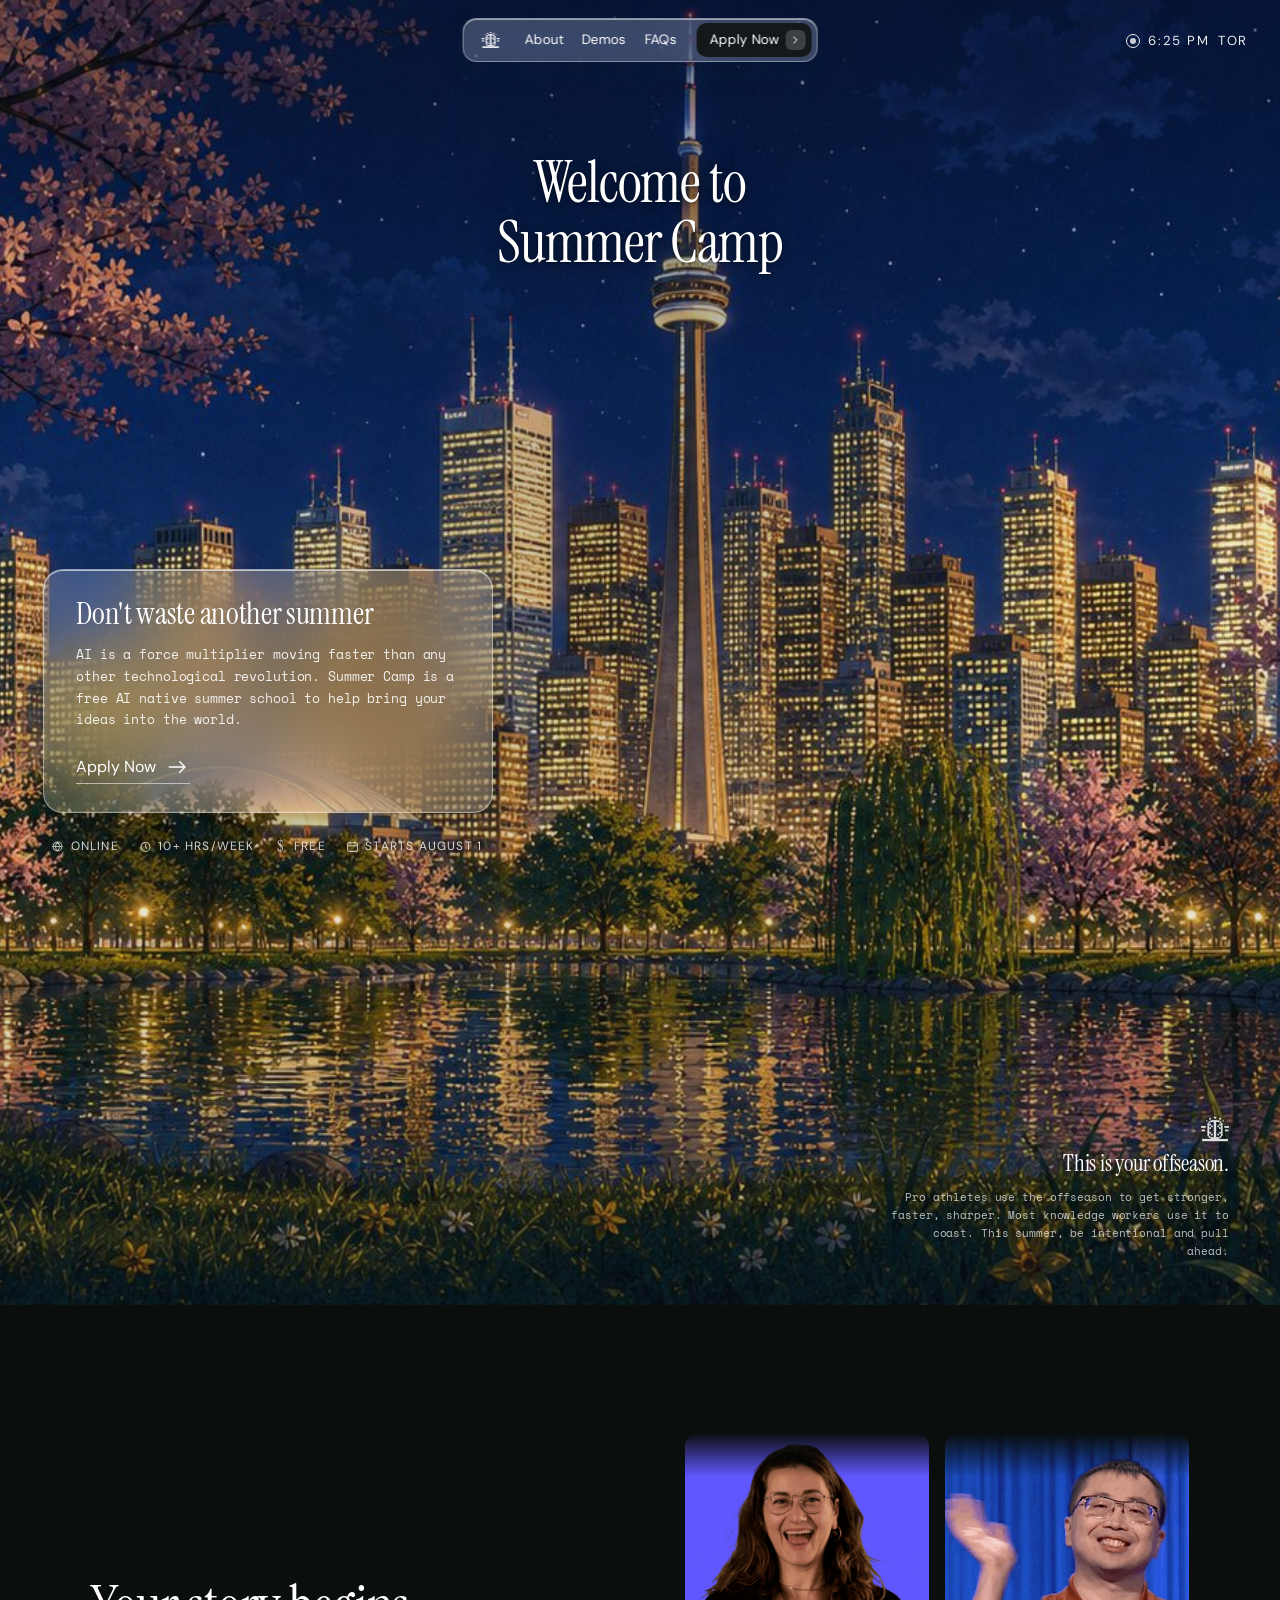
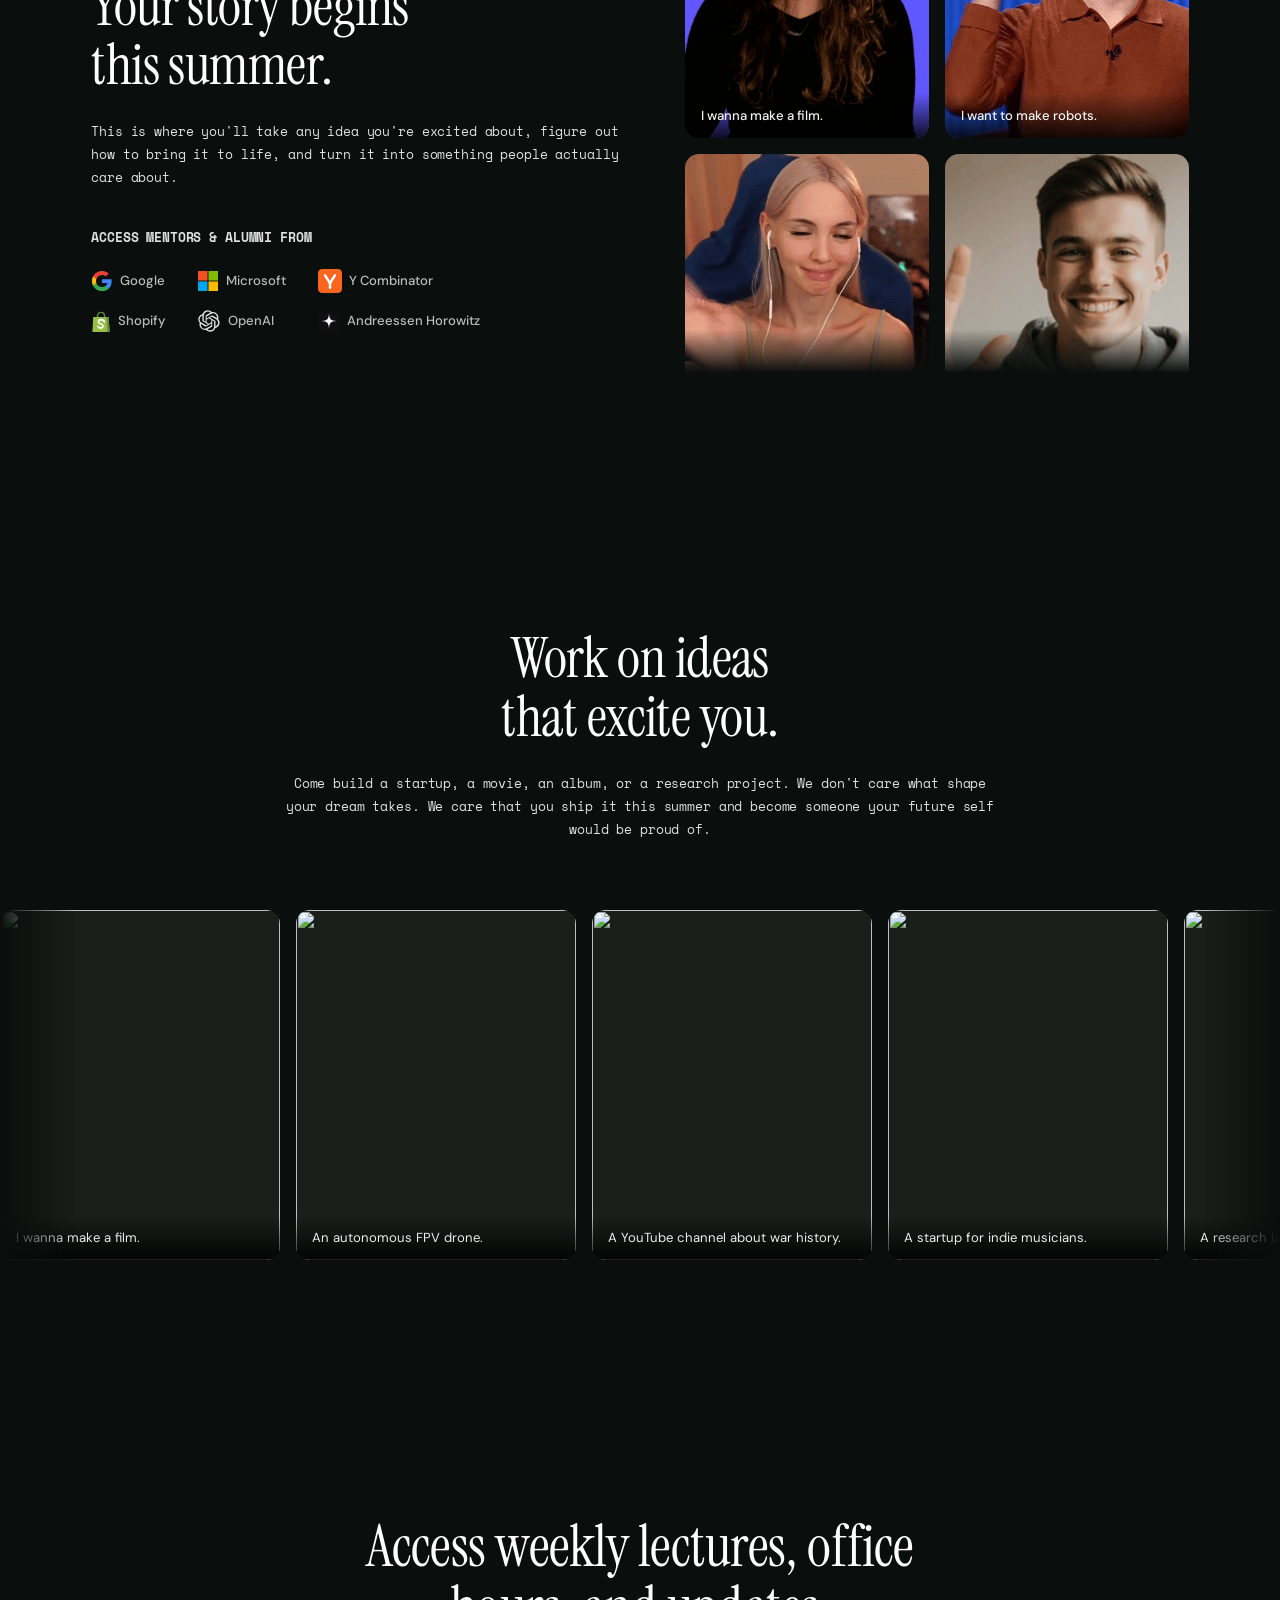
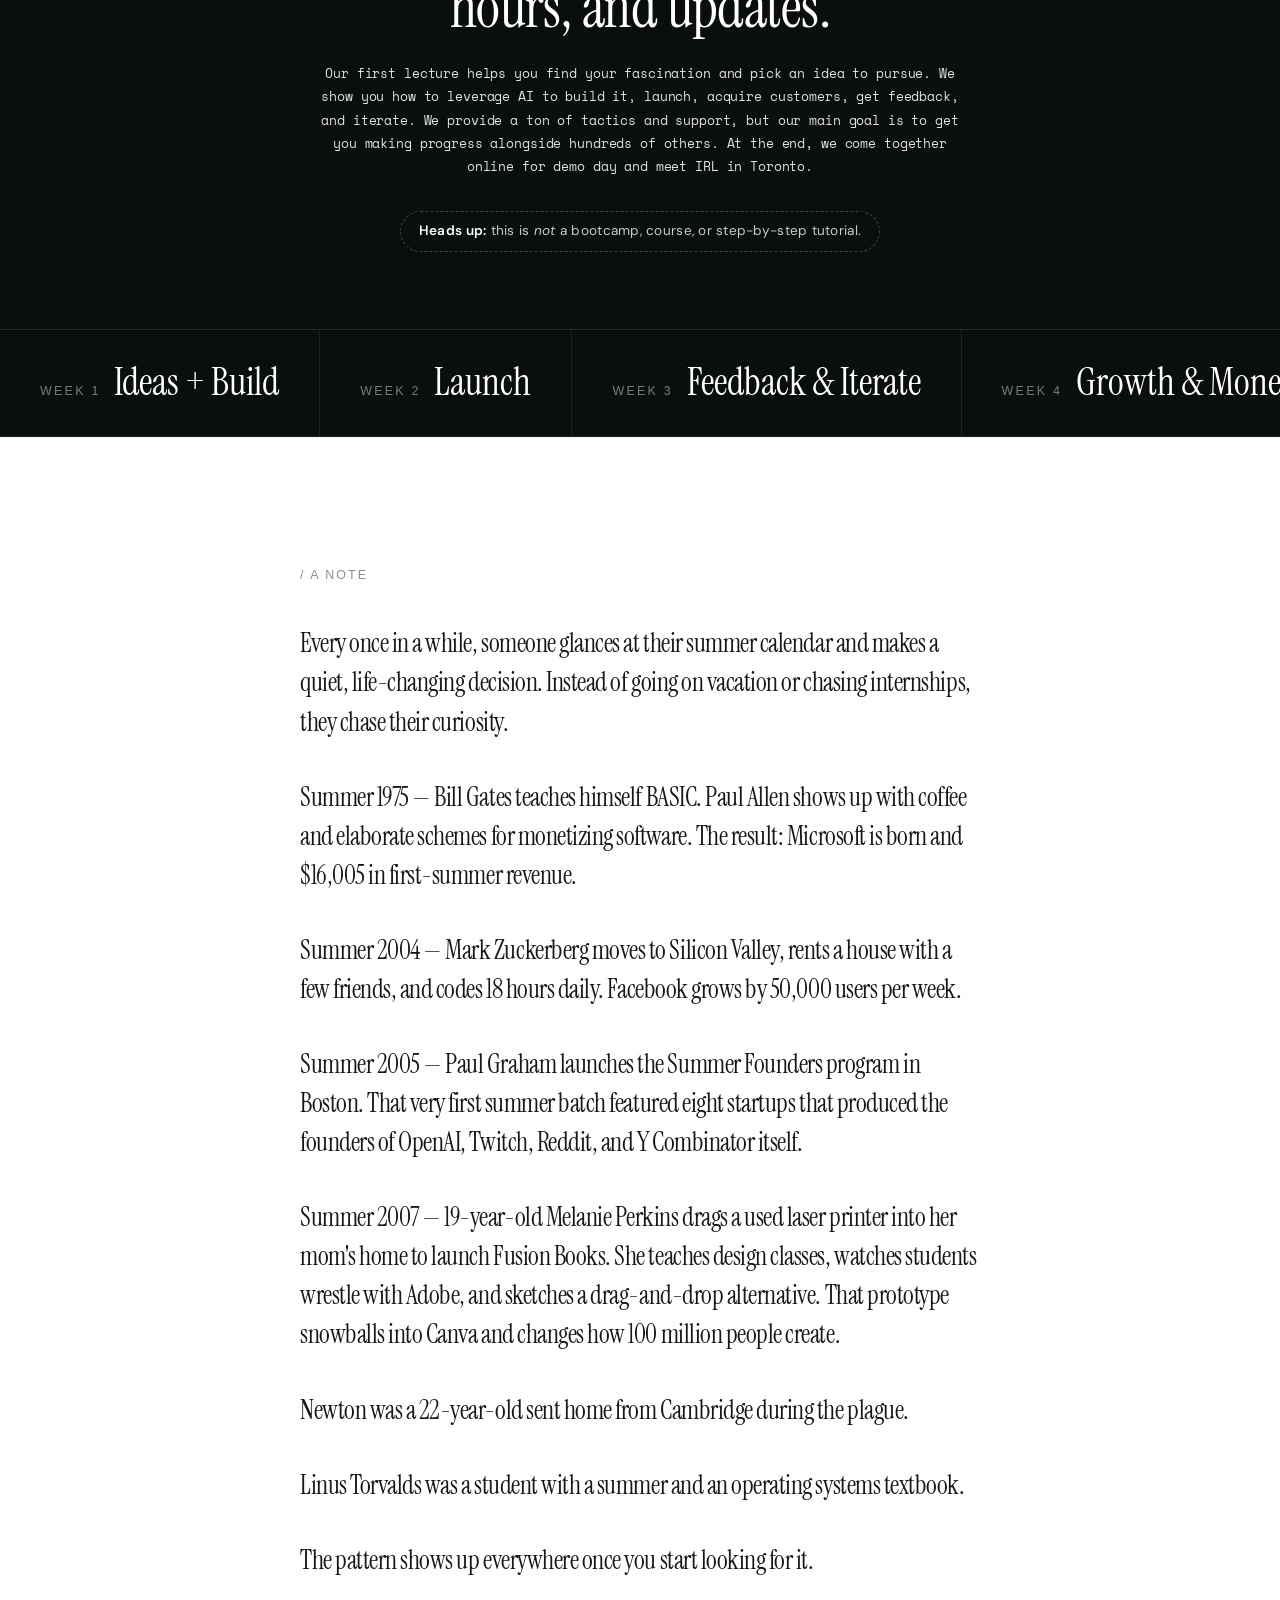
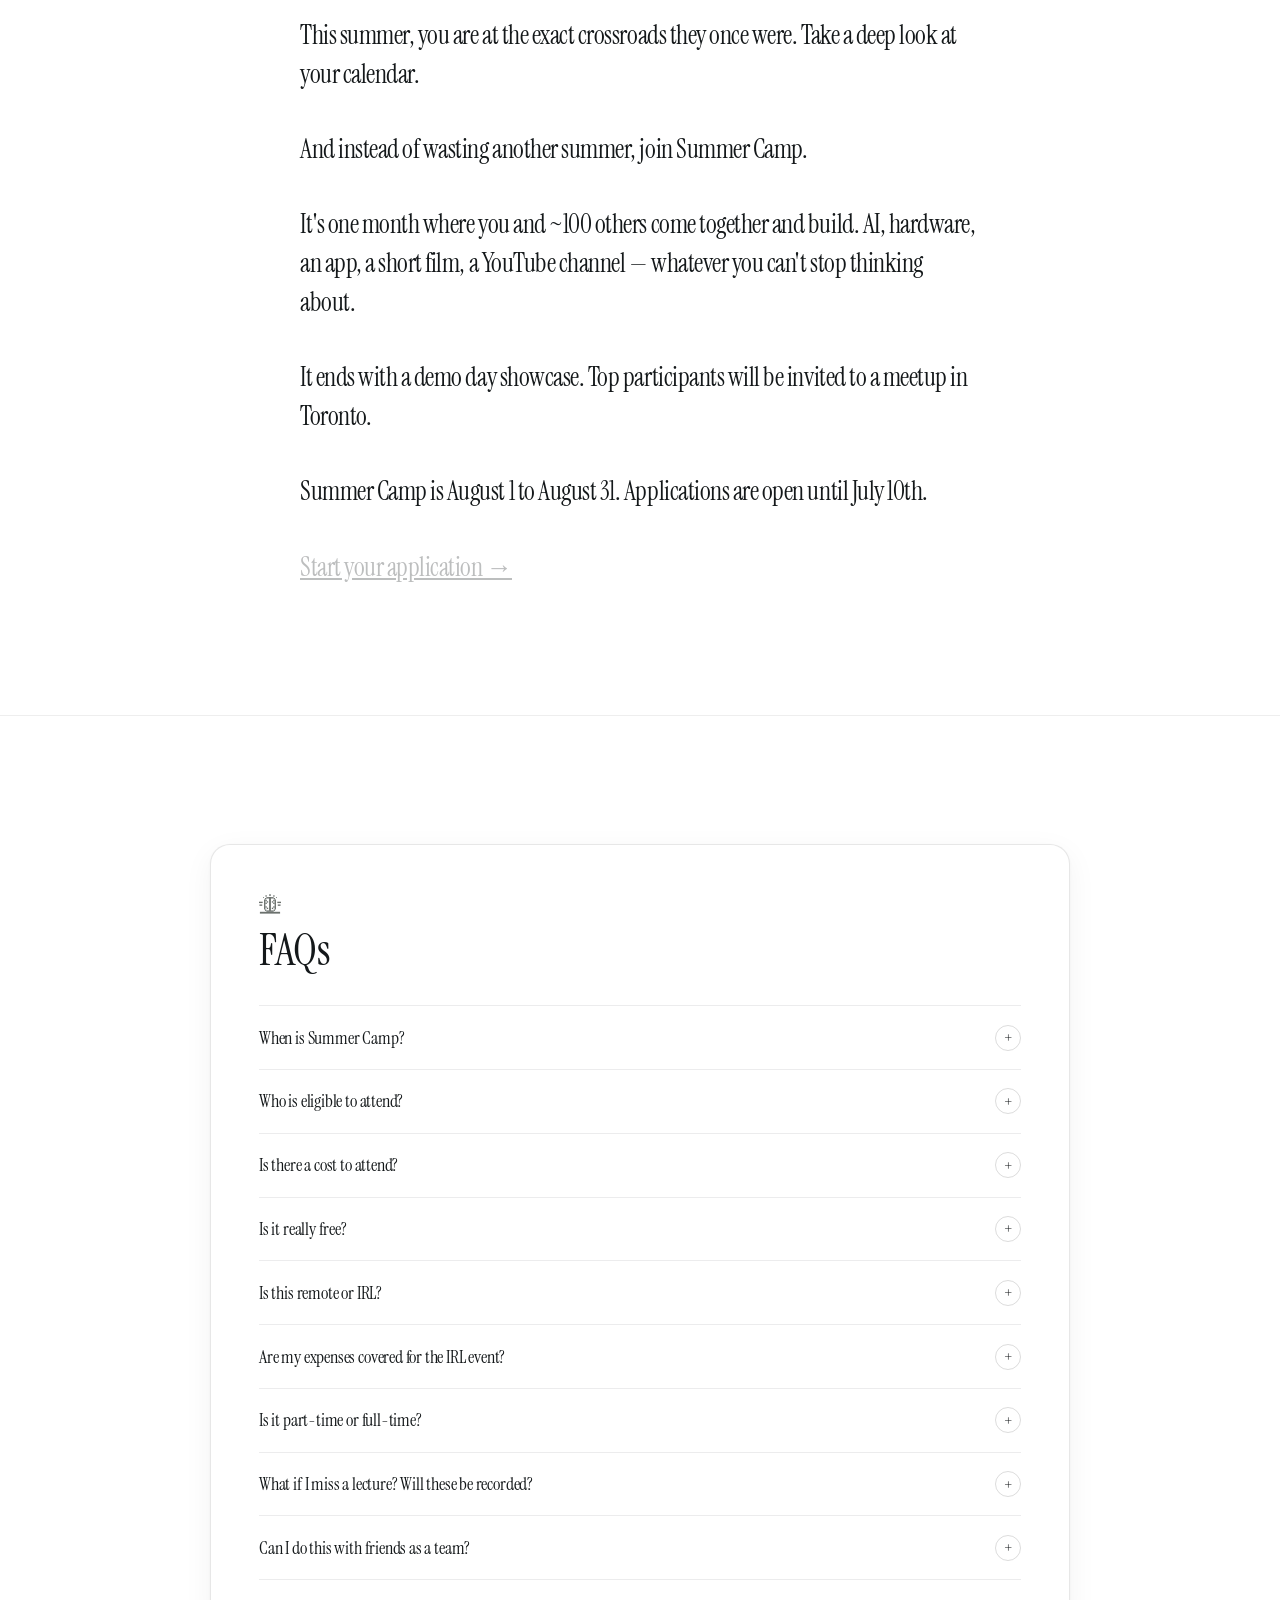
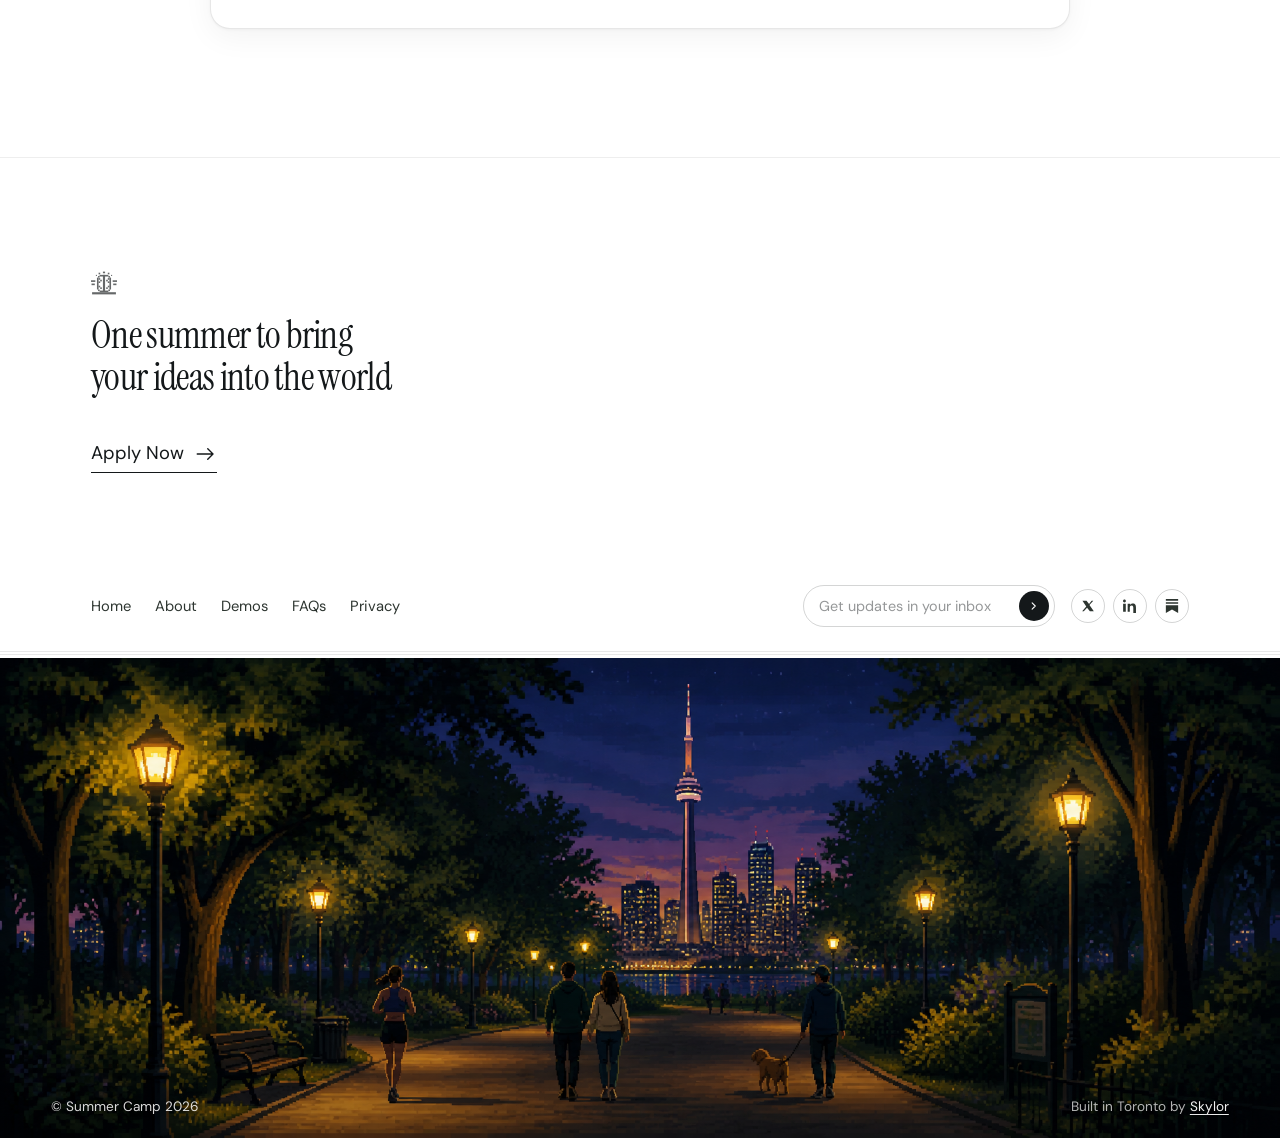
==== index.html @ bfcfa5f6 "Trim hero tag sub-copy further Co-Authored-By: Claude Sonnet 4.6 <noreply@anthropic.com>" ====
<!DOCTYPE html>
<html lang="en">
<head>
  <meta charset="UTF-8" />
  <meta name="viewport" content="width=device-width, initial-scale=1.0" />
  <title>Summer Camp - Your story begins this summer</title>
  <meta name="description" content="A free AI-native summer camp. Build a startup, a film, an album, or a research project — alongside hundreds of others." />

  <!-- Open Graph -->
  <meta property="og:title" content="Summer Camp — Your story begins this summer" />
  <meta property="og:description" content="A free AI-native summer camp. Build a startup, film, album, or research project alongside hundreds of others." />
  <meta property="og:image" content="https://summer.skylorlane.com/assets/hero-toronto.png" />
  <meta property="og:type" content="website" />
  <meta name="twitter:card" content="summary_large_image" />

  <link rel="preconnect" href="https://fonts.googleapis.com" />
  <link rel="preconnect" href="https://fonts.gstatic.com" crossorigin />
  <link href="https://fonts.googleapis.com/css2?family=Space+Mono:ital,wght@0,400;0,700;1,400&family=DM+Sans:ital,opsz,wght@0,9..40,300..500;1,9..40,300..400&family=Instrument+Serif:ital@0;1&family=Newsreader:ital,opsz,wght@0,6..72,300..700;1,6..72,300..700&family=Homemade+Apple&family=Caveat:wght@400;600&display=swap" rel="stylesheet" />

  <link rel="stylesheet" href="styles.css?v=3" />
  <link rel="icon" type="image/svg+xml" href="/assets/favicon.svg">
</head>
<body data-nav-color="light">

  <!-- ============================================================
       NAV PILL — persistent, color-adaptive (Apply Now stays black)
       ============================================================ -->
  <nav class="nav-pill" aria-label="Main">
    <a href="/" class="nav-pill__logo" aria-label="Summer Camp home">
      <svg viewBox="0 0 48 46" xmlns="http://www.w3.org/2000/svg" width="22" height="22">
        <rect x="2" y="40" width="44" height="4" fill="currentColor"/>
        <rect x="0" y="18" width="8" height="3" fill="currentColor"/>
        <rect x="1" y="24" width="6" height="3" fill="currentColor"/>
        <rect x="40" y="18" width="8" height="3" fill="currentColor"/>
        <rect x="41" y="24" width="6" height="3" fill="currentColor"/>
        <rect x="14" y="4" width="3" height="3" fill="currentColor"/>
        <rect x="22" y="2" width="4" height="3" fill="currentColor"/>
        <rect x="31" y="4" width="3" height="3" fill="currentColor"/>
        <rect x="9"  y="8" width="2" height="2" fill="currentColor"/>
        <rect x="37" y="8" width="2" height="2" fill="currentColor"/>
        <rect x="16" y="8" width="16" height="3" fill="currentColor"/>
        <rect x="13" y="10" width="3" height="3" fill="currentColor"/>
        <rect x="32" y="10" width="3" height="3" fill="currentColor"/>
        <rect x="11" y="13" width="3" height="22" fill="currentColor"/>
        <rect x="34" y="13" width="3" height="22" fill="currentColor"/>
        <rect x="13" y="35" width="3" height="3" fill="currentColor"/>
        <rect x="32" y="35" width="3" height="3" fill="currentColor"/>
        <rect x="16" y="37" width="16" height="3" fill="currentColor"/>
        <rect x="22" y="8" width="4" height="30" fill="currentColor"/>
        <rect x="14" y="14" width="3" height="3" fill="currentColor"/>
        <rect x="17" y="17" width="3" height="3" fill="currentColor"/>
        <rect x="14" y="20" width="3" height="3" fill="currentColor"/>
        <rect x="14" y="28" width="3" height="3" fill="currentColor"/>
        <rect x="17" y="31" width="3" height="3" fill="currentColor"/>
        <rect x="31" y="14" width="3" height="3" fill="currentColor"/>
        <rect x="28" y="17" width="3" height="3" fill="currentColor"/>
        <rect x="31" y="20" width="3" height="3" fill="currentColor"/>
        <rect x="31" y="28" width="3" height="3" fill="currentColor"/>
        <rect x="28" y="31" width="3" height="3" fill="currentColor"/>
      </svg>
    </a>
    <div class="nav-pill__links">
      <a href="/about">About</a>
      <a href="/demos">Demos</a>
      <a href="#faq">FAQs</a>
    </div>
    <a href="https://skylor.fillout.com/summer" class="nav-pill__cta" data-apply-link target="_blank" rel="noopener">
      Apply Now
      <span class="nav-pill__cta-icon">
        <svg viewBox="0 0 16 16" width="10" height="10" fill="none">
          <path d="M5 3l5 5-5 5" stroke="currentColor" stroke-width="1.6" stroke-linecap="round" stroke-linejoin="round"/>
        </svg>
      </span>
    </a>
  </nav>

  <div class="top-meta" aria-hidden="true">
    <span class="top-meta__dot"></span>
    <span id="local-time">--:-- PM</span>
    <span>TOR</span>
  </div>

  <!-- ============================================================
       HERO — taller than viewport. Bg pans from sky to water.
       Tag block lives at the bottom (offscreen at scroll=0).
       ============================================================ -->
  <header class="hero" data-nav-color="light">
    <div class="hero__bg"
         data-day-image="assets/hero-toronto.png"
         data-night-image="assets/hero-toronto-night.jpg"
         aria-hidden="true"></div>

    <div class="hero__title">
      <h1 class="hero__title-pixel serif">Welcome to<br/>Summer Camp</h1>
    </div>

    <!-- Bottom strip: card on the left, AI-native tag on the right.
         Both live at the very bottom of the 145vh hero so they're
         offscreen at scroll=0 and slide into view as the user scrolls. -->
    <div class="hero__bottom">
      <div class="hero__row">
        <div class="hero__card-wrap">
          <div class="hero__card">
            <h2 class="serif">Don't waste another summer</h2>
            <p>AI is a force multiplier moving faster than any other technological revolution. Summer Camp is a free AI native summer school to help bring your ideas into the world.</p>
            <a href="https://skylor.fillout.com/summer" class="hero__card-cta" data-apply-link target="_blank" rel="noopener">
              Apply Now
              <svg viewBox="0 0 24 16" width="24" height="14" fill="none" aria-hidden="true">
                <path d="M2 8h18M14 2l6 6-6 6" stroke="currentColor" stroke-width="1.6" stroke-linecap="round" stroke-linejoin="round"/>
              </svg>
            </a>          </div>
        </div>
      </div>

      <div class="hero__stats" aria-hidden="true">
        <span class="hero__stat">
          <svg class="hero__stat-icon" viewBox="0 0 16 16" fill="none"><circle cx="8" cy="8" r="5.5" stroke="currentColor" stroke-width="1.3"/><path d="M8 2.5C9.5 4 10.5 6 10.5 8s-1 4-2.5 5.5M8 2.5C6.5 4 5.5 6 5.5 8s1 4 2.5 5.5M2.5 8h11" stroke="currentColor" stroke-width="1.3" stroke-linecap="round"/></svg>
          Online
        </span>
        <span class="hero__stat">
          <svg class="hero__stat-icon" viewBox="0 0 16 16" fill="none"><circle cx="8" cy="8.5" r="5.5" stroke="currentColor" stroke-width="1.3"/><path d="M8 5.5v3l2 2" stroke="currentColor" stroke-width="1.3" stroke-linecap="round" stroke-linejoin="round"/></svg>
          10+ hrs/week
        </span>
        <span class="hero__stat">
          <span class="hero__stat-dollar" aria-hidden="true">$</span>
          Free
        </span>
        <span class="hero__stat">
          <svg class="hero__stat-icon" viewBox="0 0 16 16" fill="none"><rect x="2" y="3.5" width="12" height="10.5" rx="1.5" stroke="currentColor" stroke-width="1.3"/><path d="M5 2v3M11 2v3M2 7h12" stroke="currentColor" stroke-width="1.3" stroke-linecap="round"/></svg>
          Starts August 1
        </span>
      </div>
    </div>

    <!-- Tag: anchored at bottom-right of the 145vh hero — always stays put.
         Hidden at scroll=0, appears as user scrolls down. The card
         (hero__bottom) drifts down via fixed→absolute to meet it here. -->
    <aside class="hero__tag" aria-hidden="true">
          <div class="hero__tag-icon">
            <svg viewBox="0 0 48 46" xmlns="http://www.w3.org/2000/svg" width="28" height="28">
              <rect x="2" y="40" width="44" height="4" fill="currentColor"/>
              <rect x="0" y="18" width="8" height="3" fill="currentColor"/>
              <rect x="1" y="24" width="6" height="3" fill="currentColor"/>
              <rect x="40" y="18" width="8" height="3" fill="currentColor"/>
              <rect x="41" y="24" width="6" height="3" fill="currentColor"/>
              <rect x="14" y="4" width="3" height="3" fill="currentColor"/>
              <rect x="22" y="2" width="4" height="3" fill="currentColor"/>
              <rect x="31" y="4" width="3" height="3" fill="currentColor"/>
              <rect x="9"  y="8" width="2" height="2" fill="currentColor"/>
              <rect x="37" y="8" width="2" height="2" fill="currentColor"/>
              <rect x="16" y="8" width="16" height="3" fill="currentColor"/>
              <rect x="13" y="10" width="3" height="3" fill="currentColor"/>
              <rect x="32" y="10" width="3" height="3" fill="currentColor"/>
              <rect x="11" y="13" width="3" height="22" fill="currentColor"/>
              <rect x="34" y="13" width="3" height="22" fill="currentColor"/>
              <rect x="13" y="35" width="3" height="3" fill="currentColor"/>
              <rect x="32" y="35" width="3" height="3" fill="currentColor"/>
              <rect x="16" y="37" width="16" height="3" fill="currentColor"/>
              <rect x="22" y="8" width="4" height="30" fill="currentColor"/>
              <rect x="14" y="14" width="3" height="3" fill="currentColor"/>
              <rect x="17" y="17" width="3" height="3" fill="currentColor"/>
              <rect x="14" y="20" width="3" height="3" fill="currentColor"/>
              <rect x="14" y="28" width="3" height="3" fill="currentColor"/>
              <rect x="17" y="31" width="3" height="3" fill="currentColor"/>
              <rect x="31" y="14" width="3" height="3" fill="currentColor"/>
              <rect x="28" y="17" width="3" height="3" fill="currentColor"/>
              <rect x="31" y="20" width="3" height="3" fill="currentColor"/>
              <rect x="31" y="28" width="3" height="3" fill="currentColor"/>
              <rect x="28" y="31" width="3" height="3" fill="currentColor"/>
            </svg>
          </div>
          <p class="hero__tag-tagline">This is your offseason.</p>
          <p class="hero__tag-sub">Pro athletes use the offseason to get stronger, faster, sharper. Most knowledge workers use it to coast. This summer, be intentional and pull ahead.</p>
        </aside>
  </header>

  <!-- ============================================================
       DARK SECTION 1 — "Your story begins this summer."
       Sticky text + VERTICAL auto-scrolling student cards
       ============================================================ -->
  <section class="dark-section dark-section--vertical-marquee reveal" data-nav-color="dark">
    <div class="container">
      <div class="dark-section__text">
        <h2 class="serif">Your story begins<br/>this summer.</h2>
        <p>This is where you'll take any idea you're excited about, figure out how to bring it to life, and turn it into something people actually care about.</p>

        <div class="dark-alumni">
          <p class="dark-alumni__label">Access mentors &amp; alumni from</p>
          <div class="dark-alumni__grid">

            <!-- Google -->
            <div class="dark-alumni__item">
              <svg viewBox="0 0 24 24" aria-hidden="true" width="22" height="22">
                <path d="M22.56 12.25c0-.78-.07-1.53-.2-2.25H12v4.26h5.92c-.26 1.37-1.04 2.53-2.21 3.31v2.77h3.57c2.08-1.92 3.28-4.74 3.28-8.09z" fill="#4285F4"/>
                <path d="M12 23c2.97 0 5.46-.98 7.28-2.66l-3.57-2.77c-.98.66-2.23 1.06-3.71 1.06-2.86 0-5.29-1.93-6.16-4.53H2.18v2.84C3.99 20.53 7.7 23 12 23z" fill="#34A853"/>
                <path d="M5.84 14.09c-.22-.66-.35-1.36-.35-2.09s.13-1.43.35-2.09V7.07H2.18C1.43 8.55 1 10.22 1 12s.43 3.45 1.18 4.93l3.66-2.84z" fill="#FBBC05"/>
                <path d="M12 5.38c1.62 0 3.06.56 4.21 1.64l3.15-3.15C17.45 2.09 14.97 1 12 1 7.7 1 3.99 3.47 2.18 7.07l3.66 2.84c.87-2.6 3.3-4.53 6.16-4.53z" fill="#EA4335"/>
              </svg>
              <span>Google</span>
            </div>

            <!-- Microsoft -->
            <div class="dark-alumni__item">
              <svg viewBox="0 0 22 22" aria-hidden="true" width="20" height="20">
                <rect x="0" y="0" width="10.5" height="10.5" fill="#F25022"/>
                <rect x="11.5" y="0" width="10.5" height="10.5" fill="#7FBA00"/>
                <rect x="0" y="11.5" width="10.5" height="10.5" fill="#00A4EF"/>
                <rect x="11.5" y="11.5" width="10.5" height="10.5" fill="#FFB900"/>
              </svg>
              <span>Microsoft</span>
            </div>

            <!-- Y Combinator -->
            <div class="dark-alumni__item">
              <svg viewBox="0 0 34 34" aria-hidden="true" width="24" height="24" fill="none">
                <rect width="34" height="34" rx="6" fill="#FB651E"/>
                <path d="M10 9 L17 20 L24 9" stroke="white" stroke-width="3.5" stroke-linecap="round" stroke-linejoin="round"/>
                <line x1="17" y1="20" x2="17" y2="26.5" stroke="white" stroke-width="3.5" stroke-linecap="round"/>
              </svg>
              <span>Y Combinator</span>
            </div>

            <!-- Shopify -->
            <div class="dark-alumni__item">
              <svg viewBox="0 0 44 52" aria-hidden="true" width="20" height="24" fill="none">
                <!-- left handle -->
                <path d="M14 17 C14 10 16.5 7 22 7 C27.5 7 30 10 30 17" stroke="#5E8E3E" stroke-width="3" stroke-linecap="round" fill="none"/>
                <!-- bag body -->
                <path d="M5 17 L3 50 H41 L39 17 Z" fill="#96BF48"/>
                <!-- right shadow -->
                <path d="M34 17 L39 17 L41 50 H36 Z" fill="#5E8E3E"/>
                <!-- S letterform -->
                <path d="M29.5 28 C28.5 24.5 25.5 23 22 23 C17.5 23 15.5 25.5 16.5 28.5 C17.5 31.5 23.5 32.5 25.5 35 C27.5 37.5 26 41 22 41.5 C19 41.9 16.5 40 15.5 37.5" stroke="white" stroke-width="3.5" stroke-linecap="round" fill="none"/>
              </svg>
              <span>Shopify</span>
            </div>

            <!-- OpenAI (official path) -->
            <div class="dark-alumni__item">
              <svg viewBox="0 0 41 41" aria-hidden="true" width="22" height="22" fill="rgba(255,255,255,0.88)">
                <path d="M37.532 16.87a9.963 9.963 0 00-.856-8.184 10.078 10.078 0 00-10.855-4.835 9.964 9.964 0 00-7.505-3.348 10.079 10.079 0 00-9.612 6.977 9.967 9.967 0 00-6.664 4.834 10.08 10.08 0 001.24 11.817 9.965 9.965 0 00.856 8.185 10.079 10.079 0 0010.855 4.835 9.965 9.965 0 007.504 3.347 10.078 10.078 0 009.617-6.981 9.967 9.967 0 006.663-4.834 10.079 10.079 0 00-1.243-11.813zM22.498 37.886a7.474 7.474 0 01-4.799-1.735c.061-.033.168-.091.237-.134l7.964-4.6a1.294 1.294 0 00.655-1.134V19.054l3.366 1.944a.12.12 0 01.066.092v9.299a7.505 7.505 0 01-7.49 7.496zM6.392 31.006a7.471 7.471 0 01-.894-5.023c.06.036.162.099.237.141l7.964 4.6a1.297 1.297 0 001.308 0l9.724-5.614v3.888a.12.12 0 01-.048.103l-8.051 4.649a7.504 7.504 0 01-10.24-2.744zM4.297 13.62A7.469 7.469 0 018.2 10.333c0 .068-.004.19-.004.274v9.201a1.294 1.294 0 00.654 1.132l9.723 5.614-3.366 1.944a.12.12 0 01-.114.012L7.044 23.86a7.504 7.504 0 01-2.747-10.24zm27.658 6.437l-9.724-5.615 3.367-1.943a.121.121 0 01.114-.012l8.048 4.648a7.498 7.498 0 01-1.158 13.528v-9.476a1.293 1.293 0 00-.647-1.13zm3.35-5.043c-.059-.037-.162-.099-.236-.141l-7.965-4.6a1.298 1.298 0 00-1.308 0l-9.723 5.614v-3.888a.12.12 0 01.048-.103l8.05-4.645a7.497 7.497 0 0111.135 7.763zm-21.063 6.929l-3.367-1.944a.12.12 0 01-.065-.092v-9.299a7.497 7.497 0 0112.293-5.756 6.94 6.94 0 00-.236.134l-7.965 4.6a1.294 1.294 0 00-.654 1.132l-.006 11.225zm1.829-3.943l4.33-2.501 4.332 2.5v4.999l-4.331 2.5-4.331-2.5V18z"/>
              </svg>
              <span>OpenAI</span>
            </div>

            <!-- Andreessen Horowitz (a16z) -->
            <div class="dark-alumni__item">
              <svg viewBox="0 0 22 22" aria-hidden="true" width="22" height="22" fill="none">
                <!-- Dark rounded background -->
                <rect width="22" height="22" rx="5" fill="#0f0f13"/>
                <!-- White 4-pointed sparkle / north star (a16z brand mark) -->
                <path d="M11 2.5 C11.4 8.4 12.6 9.6 18.5 10 C12.6 10.4 11.4 11.6 11 17.5 C10.6 11.6 9.4 10.4 3.5 10 C9.4 9.6 10.6 8.4 11 2.5 Z" fill="white" transform="translate(0 1)"/>
              </svg>
              <span>Andreessen Horowitz</span>
            </div>

          </div>
        </div>
      </div>

      <div class="story-column" aria-hidden="true">
        <div class="story-column__track">
          <div class="story-card">
            <img src="/assets/girlwave.gif" alt="" loading="lazy" />
            <div class="story-card__caption">I wanna make a film.</div>
          </div>
          <div class="story-card">
            <img src="/assets/asianwave.gif" alt="" loading="lazy" />
            <div class="story-card__caption">I want to make robots.</div>
          </div>
          <div class="story-card">
            <img src="/assets/girl.gif" alt="" loading="lazy" />
            <div class="story-card__caption">An LLM for video editing.</div>
          </div>
          <div class="story-card">
            <img src="/assets/boy.gif" alt="" loading="lazy" />
            <div class="story-card__caption">A startup for indie musicians.</div>
          </div>
          <div class="story-card">
            <img src="/assets/drishti.gif" alt="" loading="lazy" />
            <div class="story-card__caption">A digital twin for your health.</div>
          </div>
          <div class="story-card">
            <img src="/assets/noteeth.gif" alt="" loading="lazy" />
            <div class="story-card__caption">A graphic novel about hockey.</div>
          </div>
          <div class="story-card">
            <img src="/assets/rudra.gif" alt="" loading="lazy" />
            <div class="story-card__caption">A piezoelectric tile to assess the physical world.</div>
          </div>
          <div class="story-card">
            <img src="/assets/bigboy.gif" alt="" loading="lazy" />
            <div class="story-card__caption">A tool that replaces my job.</div>
          </div>
          <div class="story-card">
            <img src="/assets/asianpeace.gif" alt="" loading="lazy" />
            <div class="story-card__caption">A hardware startup.</div>
          </div>
          <div class="story-card">
            <img src="/assets/old.gif" alt="" loading="lazy" />
            <div class="story-card__caption">A children's book for my grandchildren.</div>
          </div>
          <!-- Duplicated set for seamless loop -->
          <div class="story-card" aria-hidden="true">
            <img src="/assets/girlwave.gif" alt="" loading="lazy" />
            <div class="story-card__caption">I wanna make a film.</div>
          </div>
          <div class="story-card" aria-hidden="true">
            <img src="/assets/asianwave.gif" alt="" loading="lazy" />
            <div class="story-card__caption">I want to make robots.</div>
          </div>
          <div class="story-card" aria-hidden="true">
            <img src="/assets/girl.gif" alt="" loading="lazy" />
            <div class="story-card__caption">An LLM for video editing.</div>
          </div>
          <div class="story-card" aria-hidden="true">
            <img src="/assets/boy.gif" alt="" loading="lazy" />
            <div class="story-card__caption">A startup for indie musicians.</div>
          </div>
          <div class="story-card" aria-hidden="true">
            <img src="/assets/drishti.gif" alt="" loading="lazy" />
            <div class="story-card__caption">A digital twin for your health.</div>
          </div>
          <div class="story-card" aria-hidden="true">
            <img src="/assets/noteeth.gif" alt="" loading="lazy" />
            <div class="story-card__caption">A graphic novel about hockey.</div>
          </div>
          <div class="story-card" aria-hidden="true">
            <img src="/assets/rudra.gif" alt="" loading="lazy" />
            <div class="story-card__caption">A piezoelectric tile to assess the physical world.</div>
          </div>
          <div class="story-card" aria-hidden="true">
            <img src="/assets/bigboy.gif" alt="" loading="lazy" />
            <div class="story-card__caption">A tool that replaces my job.</div>
          </div>
          <div class="story-card" aria-hidden="true">
            <img src="/assets/asianpeace.gif" alt="" loading="lazy" />
            <div class="story-card__caption">A hardware startup.</div>
          </div>
          <div class="story-card" aria-hidden="true">
            <img src="/assets/old.gif" alt="" loading="lazy" />
            <div class="story-card__caption">A children's book for my grandchildren.</div>
          </div>
        </div>
      </div>
    </div>
  </section>

  <!-- ============================================================
       DARK SECTION 2 — "Work on ideas that excite you"
       Centered text + HORIZONTAL auto-scrolling student cards
       ============================================================ -->
  <section class="dark-section dark-section--horizontal-marquee reveal" data-nav-color="dark">
    <div class="container">
      <div class="dark-section__text">
        <h2 class="serif">Work on ideas<br/>that excite you.</h2>
        <p>Come build a startup, a movie, an album, or a research project. We don't care what shape your dream takes. We care that you ship it this summer and become someone your future self would be proud of.</p>
      </div>
    </div>

    <div class="idea-row" aria-hidden="true">
      <div class="idea-row__track">
        <div class="story-card">
          <img src="https://images.unsplash.com/photo-1463453091185-61582044d556?w=800&q=80&auto=format&fit=crop&crop=faces" alt="" loading="lazy" />
          <div class="story-card__caption">I wanna make a film.</div>
        </div>
        <div class="story-card">
          <img src="https://images.unsplash.com/photo-1517841905240-472988babdf9?w=800&q=80&auto=format&fit=crop&crop=faces" alt="" loading="lazy" />
          <div class="story-card__caption">An autonomous FPV drone.</div>
        </div>
        <div class="story-card">
          <img src="https://images.unsplash.com/photo-1542103749-8ef59b94f47e?w=800&q=80&auto=format&fit=crop&crop=faces" alt="" loading="lazy" />
          <div class="story-card__caption">A YouTube channel about war history.</div>
        </div>
        <div class="story-card">
          <img src="https://images.unsplash.com/photo-1524504388940-b1c1722653e1?w=800&q=80&auto=format&fit=crop&crop=faces" alt="" loading="lazy" />
          <div class="story-card__caption">A startup for indie musicians.</div>
        </div>
        <div class="story-card">
          <img src="https://images.unsplash.com/photo-1531746020798-e6953c6e8e04?w=800&q=80&auto=format&fit=crop&crop=faces" alt="" loading="lazy" />
          <div class="story-card__caption">A research lab in a garage.</div>
        </div>
        <div class="story-card">
          <img src="https://images.unsplash.com/photo-1529626455594-4ff0802cfb7e?w=800&q=80&auto=format&fit=crop&crop=faces" alt="" loading="lazy" />
          <div class="story-card__caption">A street interview media company.</div>
        </div>
        <!-- duplicate set for seamless loop -->
        <div class="story-card" aria-hidden="true">
          <img src="https://images.unsplash.com/photo-1463453091185-61582044d556?w=800&q=80&auto=format&fit=crop&crop=faces" alt="" loading="lazy" />
          <div class="story-card__caption">I wanna make a film.</div>
        </div>
        <div class="story-card" aria-hidden="true">
          <img src="https://images.unsplash.com/photo-1517841905240-472988babdf9?w=800&q=80&auto=format&fit=crop&crop=faces" alt="" loading="lazy" />
          <div class="story-card__caption">An autonomous FPV drone.</div>
        </div>
        <div class="story-card" aria-hidden="true">
          <img src="https://images.unsplash.com/photo-1542103749-8ef59b94f47e?w=800&q=80&auto=format&fit=crop&crop=faces" alt="" loading="lazy" />
          <div class="story-card__caption">A YouTube channel about war history.</div>
        </div>
        <div class="story-card" aria-hidden="true">
          <img src="https://images.unsplash.com/photo-1524504388940-b1c1722653e1?w=800&q=80&auto=format&fit=crop&crop=faces" alt="" loading="lazy" />
          <div class="story-card__caption">A startup for indie musicians.</div>
        </div>
        <div class="story-card" aria-hidden="true">
          <img src="https://images.unsplash.com/photo-1531746020798-e6953c6e8e04?w=800&q=80&auto=format&fit=crop&crop=faces" alt="" loading="lazy" />
          <div class="story-card__caption">A research lab in a garage.</div>
        </div>
        <div class="story-card" aria-hidden="true">
          <img src="https://images.unsplash.com/photo-1529626455594-4ff0802cfb7e?w=800&q=80&auto=format&fit=crop&crop=faces" alt="" loading="lazy" />
          <div class="story-card__caption">A street interview media company.</div>
        </div>
      </div>
    </div>
  </section>

  <!-- ============================================================
       WEEKLY CADENCE
       ============================================================ -->
  <section class="cadence reveal" data-nav-color="dark">
    <div class="cadence__intro">
      <h2 class="serif">Access weekly lectures, office hours, and updates.</h2>
      <p>Our first lecture helps you find your fascination and pick an idea to pursue. We show you how to leverage AI to build it, launch, acquire customers, get feedback, and iterate. We provide a ton of tactics and support, but our main goal is to get you making progress alongside hundreds of others. At the end, we come together online for demo day and meet IRL in Toronto.</p>
      <div class="cadence__not"><strong>Heads up:</strong> this is <em>not</em> a bootcamp, course, or step-by-step tutorial.</div>
    </div>

    <div class="weeks-strip" aria-hidden="true">
      <div class="weeks-strip__track">
        <div class="weeks-strip__item"><span class="weeks-strip__item-num">Week 1</span> Ideas + Build</div>
        <div class="weeks-strip__item"><span class="weeks-strip__item-num">Week 2</span> Launch</div>
        <div class="weeks-strip__item"><span class="weeks-strip__item-num">Week 3</span> Feedback &amp; Iterate</div>
        <div class="weeks-strip__item"><span class="weeks-strip__item-num">Week 4</span> Growth &amp; Monetization</div>
        <div class="weeks-strip__item"><span class="weeks-strip__item-num">Week 5</span> Demo Day</div>
        <!-- duplicated for seamless loop -->
        <div class="weeks-strip__item"><span class="weeks-strip__item-num">Week 1</span> Ideas + Build</div>
        <div class="weeks-strip__item"><span class="weeks-strip__item-num">Week 2</span> Launch</div>
        <div class="weeks-strip__item"><span class="weeks-strip__item-num">Week 3</span> Feedback &amp; Iterate</div>
        <div class="weeks-strip__item"><span class="weeks-strip__item-num">Week 4</span> Growth &amp; Monetization</div>
        <div class="weeks-strip__item"><span class="weeks-strip__item-num">Week 5</span> Demo Day</div>
      </div>
    </div>
  </section>

  <!-- ============================================================
       ESSAY
       ============================================================ -->
  <section class="essay reveal" data-nav-color="cream">
    <div class="container">
      <div class="essay__inner">
        <span class="eyebrow">/ A note</span>
        <div class="essay__body">

          <p class="essay__p">Every once in a while, someone glances at their summer calendar and makes a quiet, life-changing decision. Instead of going on vacation or chasing internships, they chase their curiosity.</p>

          <p class="essay__p">Summer 1975 — Bill Gates teaches himself BASIC. Paul Allen shows up with coffee and elaborate schemes for monetizing software. The result: Microsoft is born and $16,005 in first-summer revenue.</p>

          <p class="essay__p">Summer 2004 — Mark Zuckerberg moves to Silicon Valley, rents a house with a few friends, and codes 18 hours daily. Facebook grows by 50,000 users per week.</p>

          <p class="essay__p">Summer 2005 — Paul Graham launches the Summer Founders program in Boston. That very first summer batch featured eight startups that produced the founders of OpenAI, Twitch, Reddit, and Y Combinator itself.</p>

          <p class="essay__p">Summer 2007 — 19-year-old Melanie Perkins drags a used laser printer into her mom's home to launch Fusion Books. She teaches design classes, watches students wrestle with Adobe, and sketches a drag-and-drop alternative. That prototype snowballs into Canva and changes how 100 million people create.</p>

          <p class="essay__p">Newton was a 22-year-old sent home from Cambridge during the plague.</p>

          <p class="essay__p">Linus Torvalds was a student with a summer and an operating systems textbook.</p>

          <p class="essay__p">The pattern shows up everywhere once you start looking for it.</p>

          <p class="essay__p">This summer, you are at the exact crossroads they once were. Take a deep look at your calendar.</p>

          <p class="essay__p">And instead of wasting another summer, join Summer Camp.</p>

          <p class="essay__p">It's one month where you and ~100 others come together and build. AI, hardware, an app, a short film, a YouTube channel — whatever you can't stop thinking about.</p>

          <p class="essay__p">It ends with a demo day showcase. Top participants will be invited to a meetup in Toronto.</p>

          <p class="essay__p">Summer Camp is August 1 to August 31. Applications are open until July 10th.</p>

          <p class="essay__p"><a href="https://skylor.fillout.com/summer" target="_blank" rel="noopener" style="text-decoration:underline;">Start your application →</a></p>

        </div>
      </div>
    </div>
  </section>

  <!-- ============================================================
       FAQ
       ============================================================ -->
  <section class="faq reveal" id="faq" data-nav-color="cream">
    <div class="container">
      <div class="faq__inner">
        <span class="faq__eyebrow">
          <svg viewBox="0 0 48 46" xmlns="http://www.w3.org/2000/svg" width="22" height="22" aria-hidden="true">
            <rect x="2" y="40" width="44" height="4" fill="currentColor"/>
            <rect x="0" y="18" width="8" height="3" fill="currentColor"/>
            <rect x="1" y="24" width="6" height="3" fill="currentColor"/>
            <rect x="40" y="18" width="8" height="3" fill="currentColor"/>
            <rect x="41" y="24" width="6" height="3" fill="currentColor"/>
            <rect x="14" y="4" width="3" height="3" fill="currentColor"/>
            <rect x="22" y="2" width="4" height="3" fill="currentColor"/>
            <rect x="31" y="4" width="3" height="3" fill="currentColor"/>
            <rect x="9"  y="8" width="2" height="2" fill="currentColor"/>
            <rect x="37" y="8" width="2" height="2" fill="currentColor"/>
            <rect x="16" y="8" width="16" height="3" fill="currentColor"/>
            <rect x="13" y="10" width="3" height="3" fill="currentColor"/>
            <rect x="32" y="10" width="3" height="3" fill="currentColor"/>
            <rect x="11" y="13" width="3" height="22" fill="currentColor"/>
            <rect x="34" y="13" width="3" height="22" fill="currentColor"/>
            <rect x="13" y="35" width="3" height="3" fill="currentColor"/>
            <rect x="32" y="35" width="3" height="3" fill="currentColor"/>
            <rect x="16" y="37" width="16" height="3" fill="currentColor"/>
            <rect x="22" y="8" width="4" height="30" fill="currentColor"/>
            <rect x="14" y="14" width="3" height="3" fill="currentColor"/>
            <rect x="17" y="17" width="3" height="3" fill="currentColor"/>
            <rect x="14" y="20" width="3" height="3" fill="currentColor"/>
            <rect x="14" y="28" width="3" height="3" fill="currentColor"/>
            <rect x="17" y="31" width="3" height="3" fill="currentColor"/>
            <rect x="31" y="14" width="3" height="3" fill="currentColor"/>
            <rect x="28" y="17" width="3" height="3" fill="currentColor"/>
            <rect x="31" y="20" width="3" height="3" fill="currentColor"/>
            <rect x="31" y="28" width="3" height="3" fill="currentColor"/>
            <rect x="28" y="31" width="3" height="3" fill="currentColor"/>
          </svg>
        </span>
        <h2 class="serif">FAQs</h2>

        <ul class="faq__list" id="faq-list">
          <li class="faq__item" aria-expanded="false">
            <button class="faq__q">When is Summer Camp?<span class="faq__q-mark">+</span></button>
            <div class="faq__a">Summer Camp '26 runs for five weeks, August 1 to August 31, 2026. The program is 100% online for the duration, ending with an optional in-person demo day in Toronto.</div>
          </li>
          <li class="faq__item" aria-expanded="false">
            <button class="faq__q">Who is eligible to attend?<span class="faq__q-mark">+</span></button>
            <div class="faq__a">Anyone, anywhere. Students, working professionals, career switchers, makers, dropouts, retirees. If you have an idea you're excited about and can carve out time each week to work on it, you're eligible. Ten hours a week is a solid baseline. The more you put in, the more you get out.</div>
          </li>
          <li class="faq__item" aria-expanded="false">
            <button class="faq__q">Is there a cost to attend?<span class="faq__q-mark">+</span></button>
            <div class="faq__a">No. Summer Camp is completely free. We don't take any equity or any ownership in what you create.</div>
          </li>
          <li class="faq__item" aria-expanded="false">
            <button class="faq__q">Is it really free?<span class="faq__q-mark">+</span></button>
            <div class="faq__a">Yes, really. The program, the lectures, the community access, all of it. The only thing that costs money is travel + accommodations if you decide to come to the in-person demo day at the end. That's optional. <a href="/about" style="text-decoration:underline;">Read more about how Summer Camp is built</a></div>
          </li>
          <li class="faq__item" aria-expanded="false">
            <button class="faq__q">Is this remote or IRL?<span class="faq__q-mark">+</span></button>
            <div class="faq__a">100% online for the month of August. It ends with a virtual demo day and a 1-day IRL event in Toronto. If you can come, you should! If not, all good. It's optional.</div>
          </li>
          <li class="faq__item" aria-expanded="false">
            <button class="faq__q">Are my expenses covered for the IRL event?<span class="faq__q-mark">+</span></button>
            <div class="faq__a">No. You'd be responsible for your flight + accommodations. But don't let this hold you back. The IRL event is optional. You can still build great things no matter where you are.</div>
          </li>
          <li class="faq__item" aria-expanded="false">
            <button class="faq__q">Is it part-time or full-time?<span class="faq__q-mark">+</span></button>
            <div class="faq__a">Part-time. The program is designed around nights and weekends, structured enough to keep you moving, flexible enough to fit around a job, school, or life. Ten hours a week is a solid starting point, but there's no ceiling. The more you invest, the stronger your project will be by demo day. <a href="/about" style="text-decoration: underline;">Learn more about our story here.</a></div>
          </li>
          <li class="faq__item" aria-expanded="false">
            <button class="faq__q">What if I miss a lecture? Will these be recorded?<span class="faq__q-mark">+</span></button>
            <div class="faq__a">Yes, all live talks and lectures are recorded, and the replays go up the same day. Watch on your own schedule.</div>
          </li>
          <li class="faq__item" aria-expanded="false">
            <button class="faq__q">Can I do this with friends as a team?<span class="faq__q-mark">+</span></button>
            <div class="faq__a">Yes. Team up with whoever you want. There's no formal team registration. Everyone still submits their own weekly update, but you're free to collaborate on the same project.</div>
          </li>
        </ul>
      </div>
    </div>
  </section>


  <!-- ============================================================
       CLOSING — GI-style: logo icon, big serif title, CTA below
       ============================================================ -->
  <section class="closing reveal" id="apply" data-nav-color="cream">
    <div class="container">
      <div class="closing__col">
        <div class="closing__icon" aria-hidden="true">
          <svg viewBox="0 0 48 46" xmlns="http://www.w3.org/2000/svg" width="26" height="26">
            <rect x="2" y="40" width="44" height="4" fill="currentColor"/>
            <rect x="0" y="18" width="8" height="3" fill="currentColor"/>
            <rect x="1" y="24" width="6" height="3" fill="currentColor"/>
            <rect x="40" y="18" width="8" height="3" fill="currentColor"/>
            <rect x="41" y="24" width="6" height="3" fill="currentColor"/>
            <rect x="14" y="4" width="3" height="3" fill="currentColor"/>
            <rect x="22" y="2" width="4" height="3" fill="currentColor"/>
            <rect x="31" y="4" width="3" height="3" fill="currentColor"/>
            <rect x="9"  y="8" width="2" height="2" fill="currentColor"/>
            <rect x="37" y="8" width="2" height="2" fill="currentColor"/>
            <rect x="16" y="8" width="16" height="3" fill="currentColor"/>
            <rect x="13" y="10" width="3" height="3" fill="currentColor"/>
            <rect x="32" y="10" width="3" height="3" fill="currentColor"/>
            <rect x="11" y="13" width="3" height="22" fill="currentColor"/>
            <rect x="34" y="13" width="3" height="22" fill="currentColor"/>
            <rect x="13" y="35" width="3" height="3" fill="currentColor"/>
            <rect x="32" y="35" width="3" height="3" fill="currentColor"/>
            <rect x="16" y="37" width="16" height="3" fill="currentColor"/>
            <rect x="22" y="8" width="4" height="30" fill="currentColor"/>
            <rect x="14" y="14" width="3" height="3" fill="currentColor"/>
            <rect x="17" y="17" width="3" height="3" fill="currentColor"/>
            <rect x="14" y="20" width="3" height="3" fill="currentColor"/>
            <rect x="14" y="28" width="3" height="3" fill="currentColor"/>
            <rect x="17" y="31" width="3" height="3" fill="currentColor"/>
            <rect x="31" y="14" width="3" height="3" fill="currentColor"/>
            <rect x="28" y="17" width="3" height="3" fill="currentColor"/>
            <rect x="31" y="20" width="3" height="3" fill="currentColor"/>
            <rect x="31" y="28" width="3" height="3" fill="currentColor"/>
            <rect x="28" y="31" width="3" height="3" fill="currentColor"/>
          </svg>
        </div>
        <h2 class="serif">One summer to bring<br/>your ideas into the world</h2>
        <a class="closing__inline" href="https://skylor.fillout.com/summer" data-apply-link target="_blank" rel="noopener">
          Apply Now
          <span class="closing__inline-arrow" aria-hidden="true">
            <svg viewBox="0 0 24 16" width="22" height="14" fill="none">
              <path d="M2 8h18M14 2l6 6-6 6" stroke="currentColor" stroke-width="1.6" stroke-linecap="round" stroke-linejoin="round"/>
            </svg>
          </span>
        </a>
      </div>
    </div>
  </section>

  <!-- ============================================================
       FOOTER — clean two-column row + double divider + full-width art
       ============================================================ -->
  <footer class="foot" data-nav-color="cream">
    <div class="foot__row">
      <nav class="foot__nav" aria-label="Footer">
        <a href="/">Home</a>
        <a href="/about">About</a>
        <a href="/demos">Demos</a>
        <a href="/#faq">FAQs</a>
        <a href="/privacy">Privacy</a>
      </nav>
      <div class="foot__right">
        <form class="foot__signup" id="email-signup" novalidate>
          <input
            type="email"
            name="email"
            placeholder="Get updates in your inbox"
            aria-label="Email address"
            required
          />
          <button type="submit" aria-label="Subscribe">
            <svg viewBox="0 0 16 16" width="10" height="10" fill="none" aria-hidden="true">
              <path d="M5 3l5 5-5 5" stroke="currentColor" stroke-width="1.7" stroke-linecap="round" stroke-linejoin="round"/>
            </svg>
          </button>
        </form>
        <div class="foot__social">
          <a href="https://x.com/skylorlane" aria-label="X / Twitter" target="_blank" rel="noopener">
            <svg viewBox="0 0 24 24" width="14" height="14" fill="currentColor"><path d="M18.244 3H21l-6.51 7.444L22 21h-6.797l-4.785-6.066L4.8 21H2l7.013-8.02L2.5 3h6.961l4.314 5.572L18.244 3z"/></svg>
          </a>
          <a href="https://www.linkedin.com/in/skylorlane/" aria-label="LinkedIn" target="_blank" rel="noopener">
            <svg viewBox="0 0 24 24" width="14" height="14" fill="currentColor"><path d="M4.98 3.5C4.98 4.88 3.87 6 2.5 6S0 4.88 0 3.5 1.12 1 2.5 1s2.48 1.12 2.48 2.5zM.22 8h4.56v14H.22V8zM8 8h4.37v1.91h.06c.61-1.15 2.1-2.36 4.32-2.36 4.62 0 5.47 3.04 5.47 7v9.45h-4.56v-8.38c0-2-.04-4.57-2.79-4.57-2.79 0-3.21 2.18-3.21 4.43V22H8V8z"/></svg>
          </a>
          <a href="https://skylor.substack.com/" aria-label="Substack" target="_blank" rel="noopener">
            <svg viewBox="0 0 24 24" width="14" height="14" fill="currentColor"><path d="M22.539 8.242H1.46V5.406h21.08v2.836zM1.46 10.812V24L12 18.11 22.54 24V10.812H1.46zM22.54 0H1.46v2.836h21.08V0z"/></svg>
          </a>
        </div>
      </div>
    </div>

    <div class="foot__divider" aria-hidden="true"></div>

    <div class="foot__scene" aria-hidden="true">
      <div class="foot__copyline">© Summer Camp 2026</div>
      <div class="foot__credit">Built in Toronto by <a href="https://www.skylorlane.com/" target="_blank" rel="noopener">Skylor</a></div>
    </div>
  </footer>

  <script src="script.js"></script>
</body>
</html>
---- styles.css ----
/* ============================================================
   Learning Machines Summer Camp — Landing Page
   Design system inspired by generalintelligencecompany.com
   ============================================================ */

*,
*::before,
*::after {
  box-sizing: border-box;
  margin: 0;
  padding: 0;
}

html {
  scroll-behavior: smooth;
  -webkit-text-size-adjust: 100%;
}

body {
  font-family: 'DM Sans', 'Inter', -apple-system, BlinkMacSystemFont, 'Segoe UI', sans-serif;
  font-size: 16px;
  line-height: 1.5;
  color: #14181a;
  background: #ffffff;
  overflow-x: hidden;
  -webkit-font-smoothing: antialiased;
  -moz-osx-font-smoothing: grayscale;
}

img {
  max-width: 100%;
  display: block;
}

a {
  color: inherit;
  text-decoration: none;
}

button {
  font-family: inherit;
  cursor: pointer;
  border: none;
  background: none;
}

:root {
  --cream: #ffffff;
  --ink: #14181a;
  --ink-soft: #2d3530;
  --card-dark: rgba(220, 228, 235, 0.18);   /* very light frosted glass — like GI */
  --border-light: rgba(255, 255, 255, 0.38);
  --text-white: #ffffff;
  --text-mute: rgba(255, 255, 255, 0.72);
  --pad-x: clamp(1.25rem, 4vw, 3.5rem);
  --max-w: 1200px;
  --section-y: clamp(4rem, 10vw, 8rem);
}

/* --- Typography --- */
.serif {
  font-family: 'Instrument Serif', 'Newsreader', Georgia, serif;
  font-weight: 400;
  letter-spacing: -0.01em;
}

h1, h2, h3, h4 {
  font-family: 'Instrument Serif', 'Newsreader', Georgia, serif;
  font-weight: 400;
  letter-spacing: -0.018em;
  line-height: 1.06;
}

h1 {
  font-size: clamp(3rem, 7vw, 6.25rem);
}

h2 {
  font-size: clamp(2rem, 4.5vw, 3.5rem);
}

h3 {
  font-size: clamp(1.25rem, 2vw, 1.75rem);
  line-height: 1.2;
}

p {
  font-family: 'Space Mono', 'DM Sans', monospace;
  font-size: 0.875rem;
  line-height: 1.78;
  font-weight: 400;
  letter-spacing: -0.01em;
  color: var(--ink);
}

.eyebrow {
  font-family: 'Inter', sans-serif;
  font-size: 0.78rem;
  font-weight: 500;
  letter-spacing: 0.16em;
  text-transform: uppercase;
  color: var(--text-mute);
}

.container {
  width: 100%;
  max-width: var(--max-w);
  margin: 0 auto;
  padding-left: var(--pad-x);
  padding-right: var(--pad-x);
}

/* ============================================================
   NAV PILL — persistent. Apply Now button stays BLACK throughout.
   The rest of the pill (links, bg, border) flips per section.
   ============================================================ */
.nav-pill {
  position: fixed;
  top: 1.1rem;
  left: 50%;
  transform: translateX(-50%);
  z-index: 100;
  display: flex;
  align-items: center;
  gap: 1.25rem;
  padding: 0.3rem 0.3rem 0.3rem 0.8rem;
  border-radius: 14px;
  transition:
    background 0.4s ease,
    border-color 0.4s ease,
    color 0.4s ease,
    box-shadow 0.4s ease;
}

body[data-nav-color="light"] .nav-pill {
  background: rgba(255, 255, 255, 0.22);
  backdrop-filter: blur(20px) saturate(140%);
  -webkit-backdrop-filter: blur(20px) saturate(140%);
  border: 1px solid rgba(255, 255, 255, 0.38);
  color: #ffffff;           /* white text — readable over dark Toronto bg (day + night) */
  box-shadow:
    0 8px 30px rgba(20, 40, 60, 0.12),
    inset 0 1px 0 rgba(255, 255, 255, 0.5);
}

body[data-nav-color="dark"] .nav-pill {
  background: rgba(20, 25, 22, 0.45);
  backdrop-filter: blur(20px) saturate(140%);
  -webkit-backdrop-filter: blur(20px) saturate(140%);
  border: 1px solid rgba(255, 255, 255, 0.16);
  color: #ffffff;
  box-shadow:
    0 8px 30px rgba(0, 0, 0, 0.35),
    inset 0 1px 0 rgba(255, 255, 255, 0.08);
}

body[data-nav-color="cream"] .nav-pill {
  background: rgba(255, 252, 245, 0.78);
  backdrop-filter: blur(20px) saturate(140%);
  -webkit-backdrop-filter: blur(20px) saturate(140%);
  border: 1px solid rgba(0, 0, 0, 0.08);
  color: #14181a;
  box-shadow: 0 8px 30px rgba(0, 0, 0, 0.06);
}

/* Logo: clear/transparent so it blends with the pill */
.nav-pill__logo {
  display: flex;
  align-items: center;
  justify-content: center;
  width: 28px;
  height: 28px;
  border-radius: 6px;
  background: transparent;
  flex-shrink: 0;
  color: inherit;
}

.nav-pill__logo svg {
  width: 18px;
  height: 18px;
  color: inherit;
}

.nav-pill__links {
  display: flex;
  gap: 1.15rem;
  font-size: 0.85rem;
  font-weight: 400;
  color: inherit;
}

.nav-pill__links a {
  position: relative;
  padding: 0.25rem 0;
  color: inherit;
  transition: opacity 0.2s;
}

.nav-pill__links a:hover {
  opacity: 0.65;
}

/* Apply Now CTA — ALWAYS black with white text, like GI */
.nav-pill__cta {
  display: inline-flex;
  align-items: center;
  gap: 0.4rem;
  padding: 0.4rem 0.4rem 0.4rem 0.85rem;
  background: #14181a;
  color: #ffffff;
  border-radius: 10px;
  font-size: 0.85rem;
  font-weight: 400;
  white-space: nowrap;
  transition: background 0.25s;
}

.nav-pill__cta:hover {
  background: #000;
}

.nav-pill__cta-icon {
  display: inline-flex;
  width: 20px;
  height: 20px;
  border-radius: 6px;
  background: rgba(255, 255, 255, 0.18);
  color: #fff;
  align-items: center;
  justify-content: center;
  overflow: hidden;
}

.nav-pill__cta-icon svg {
  animation: arrow-nudge 1.8s cubic-bezier(0.5, 0, 0.5, 1) infinite;
}

.nav-pill__cta:hover .nav-pill__cta-icon svg {
  animation-play-state: paused;
  transform: translateX(3px);
}

@keyframes arrow-nudge {
  0%, 100%   { transform: translateX(0); }
  45%        { transform: translateX(3px); }
  55%        { transform: translateX(3px); }
}

/* Top-right time/location indicator */
.top-meta {
  position: fixed;
  top: 1.95rem;
  right: 2rem;
  z-index: 99;
  display: flex;
  align-items: center;
  gap: 0.55rem;
  font-size: 0.82rem;
  letter-spacing: 0.12em;
  color: rgba(255, 255, 255, 0.92);
  text-shadow: 0 1px 6px rgba(0, 0, 0, 0.3);
  transition: color 0.4s ease, text-shadow 0.4s ease;
}

body[data-nav-color="cream"] .top-meta {
  color: rgba(20, 25, 22, 0.7);
  text-shadow: none;
}

.top-meta__dot {
  display: inline-block;
  width: 14px;
  height: 14px;
  border: 1px solid currentColor;
  border-radius: 50%;
  position: relative;
}

.top-meta__dot::after {
  content: '';
  position: absolute;
  inset: 3px;
  border-radius: 50%;
  background: currentColor;
  opacity: 0.85;
  animation: dot-pulse 2.4s ease-in-out infinite;
}

@keyframes dot-pulse {
  0%, 100% { opacity: 0.85; transform: scale(1); }
  50%       { opacity: 0.45; transform: scale(0.7); }
}

@media (max-width: 720px) {
  .nav-pill {
    gap: 0.75rem;
    padding: 0.4rem 0.4rem 0.4rem 0.75rem;
  }
  .nav-pill__links {
    gap: 0.85rem;
    font-size: 0.85rem;
  }
  .nav-pill__cta {
    padding: 0.45rem 0.45rem 0.45rem 0.85rem;
    font-size: 0.85rem;
  }
  .top-meta {
    display: none;
  }
}

/* ============================================================
   HERO — taller than viewport. At scroll=0 the user sees only
   the title and the painting. The card (bottom-left) and the
   AI-native tag (bottom-right) are positioned BELOW the viewport
   and slide into view as the user scrolls — matching GI's
   bottom-of-painting reveal pattern.
   ============================================================ */
.hero {
  position: relative;
  min-height: 145vh;       /* GI-style: card below fold at scroll=0, reveals on scroll */
  overflow: clip;          /* clip (not hidden) keeps sticky children working */
  isolation: isolate;
}

.hero__bg {
  position: absolute;
  inset: 0;
  z-index: -2;
  /* Image is taller than the bg div so we have vertical room to pan. */
  background-image: url('assets/hero-toronto.png');
  background-repeat: no-repeat;
  background-size: cover;
  background-position: center 25%;
  will-change: background-position, transform;
}

.hero__bg::after {
  content: '';
  position: absolute;
  inset: 0;
  background:
    radial-gradient(ellipse at 50% 22%, rgba(0, 0, 0, 0.2) 0%, transparent 55%),
    linear-gradient(
      180deg,
      rgba(0, 0, 0, 0.18) 0%,
      rgba(0, 0, 0, 0.02) 28%,
      rgba(0, 0, 0, 0.02) 60%,
      rgba(0, 0, 0, 0.22) 100%
    );
}

/* Night variant — slightly cooler/darker overlay on the night image */
.hero__bg--night::after {
  background:
    radial-gradient(ellipse at 50% 15%, rgba(10, 20, 50, 0.25) 0%, transparent 55%),
    linear-gradient(
      180deg,
      rgba(5, 10, 30, 0.32) 0%,
      rgba(5, 10, 30, 0.05) 30%,
      rgba(5, 10, 30, 0.05) 65%,
      rgba(5, 10, 30, 0.3) 100%
    );
}

/* Film grain overlay — subtle retro texture on hero */
.hero::after {
  content: '';
  position: absolute;
  inset: 0;
  z-index: 1;
  pointer-events: none;
  opacity: 0.04;
  background-image: url("data:image/svg+xml,%3Csvg xmlns='http://www.w3.org/2000/svg' width='300' height='300'%3E%3Cfilter id='n'%3E%3CfeTurbulence type='fractalNoise' baseFrequency='0.85' numOctaves='4' stitchTiles='stitch'/%3E%3C/filter%3E%3Crect width='300' height='300' filter='url(%23n)'/%3E%3C/svg%3E");
  background-size: 200px;
}

.hero__title {
  position: absolute;
  top: 17vh;
  left: 0;
  right: 0;
  text-align: center;
  padding: 0 var(--pad-x);
  color: #fff;
  font-feature-settings: 'liga' on, 'dlig' on;
  z-index: 2;
}

.hero__title-pixel {
  color: #ffffff;
  text-shadow:
    0 1px 3px rgba(0, 0, 0, 0.45),
    0 3px 18px rgba(0, 0, 0, 0.5),
    0 0 50px rgba(0, 0, 0, 0.35);
}

.hero__title h1 {
  font-size: clamp(1.75rem, 4.5vw, 3.75rem);
  line-height: 1.05;
  letter-spacing: -0.02em;
  font-weight: 400;
}

/* Bottom strip — card on the left, tag on the right, stats below.
   JS starts this as position:fixed at viewport bottom (visible from
   scroll=0). When the hero is about to exit, JS switches it to
   position:absolute; bottom:5vh — it "settles" there and scrolls
   away naturally with the section. No visual jump: the two positions
   are identical at the transition threshold. */
.hero__bottom {
  position: absolute;      /* fallback / reduced-motion / JS off */
  bottom: 5vh;
  left: 0;
  right: 0;
  padding: 0 var(--pad-x);
  display: flex;
  flex-direction: column;
  gap: 1.25rem;
  z-index: 10;
}

.hero__row {
  display: flex;
  justify-content: flex-start;   /* card anchors left; tag pushed right */
  align-items: flex-end;
  gap: 2rem;
  flex-wrap: wrap;
}

.hero__card-wrap {
  flex: 0 1 auto;
  /* Nudge slightly left of the container edge for visual alignment */
  margin-left: -0.5rem;
}

.hero__card {
  max-width: 450px;
  padding: 1.75rem 2rem;
  background: rgba(255, 255, 255, 0.18);   /* up from 0.1 — more readable */
  backdrop-filter: blur(36px) saturate(160%) brightness(1.08);
  -webkit-backdrop-filter: blur(36px) saturate(160%) brightness(1.08);
  border: 1px solid rgba(255, 255, 255, 0.42);
  border-radius: 20px;
  color: var(--text-white);
  box-shadow:
    0 24px 64px -20px rgba(0, 0, 0, 0.38),
    inset 0 1px 0 rgba(255, 255, 255, 0.62),
    inset 0 -1px 0 rgba(255, 255, 255, 0.1);
}

.hero__card h2 {
  font-size: clamp(1.6rem, 2.4vw, 2rem);
  font-weight: 400;
  margin-bottom: 0.85rem;
  color: #fff;
}

.hero__card p {
  font-family: 'Space Mono', monospace;
  font-size: 0.8rem;
  color: rgba(255, 255, 255, 0.9);
  margin-bottom: 1.5rem;
  line-height: 1.7;
  letter-spacing: -0.01em;
}

/* Simple text + arrow, like the user's mockup. The arrow nudges right on hover. */
.hero__card-cta {
  display: inline-flex;
  align-items: center;
  gap: 0.6rem;
  font-size: 1rem;
  color: #fff;
  border-bottom: 1px solid rgba(255, 255, 255, 0.55);
  padding-bottom: 4px;
  transition: gap 0.25s, border-color 0.25s;
}

.hero__card-cta:hover {
  gap: 0.85rem;
  border-color: #fff;
}

.hero__card-cta svg {
  animation: arrow-nudge 1.8s cubic-bezier(0.5, 0, 0.5, 1) infinite;
}

.hero__card-cta:hover svg {
  animation-play-state: paused;
  transform: translateX(4px);
  transition: transform 0.25s ease;
}

/* Stats line — under the card, never absolute */
.hero__stats {
  display: flex;
  align-items: center;
  flex-wrap: wrap;
  gap: 1.25rem;
  padding-top: 0.25rem;
}

.hero__stat {
  display: inline-flex;
  align-items: center;
  gap: 0.4rem;
  font-size: 0.75rem;
  letter-spacing: 0.1em;
  text-transform: uppercase;
  color: rgba(255, 255, 255, 0.88);
  text-shadow: 0 1px 4px rgba(0, 0, 0, 0.35);
  font-family: 'DM Sans', sans-serif;
  font-weight: 400;
}

.hero__stat-icon {
  width: 13px;
  height: 13px;
  opacity: 0.8;
  flex-shrink: 0;
}

/* Dollar sign beside "Free" stat */
.hero__stat-dollar {
  font-family: 'Instrument Serif', Georgia, serif;
  font-size: 1rem;
  line-height: 1;
  opacity: 0.88;
  flex-shrink: 0;
  width: 13px;
  text-align: center;
  display: inline-block;
}

/* Tag — absolutely anchored at bottom-right of the 145vh hero.
   Always stays at its resting position (bottom: 5vh, right edge).
   Hidden at scroll=0 since hero is taller than the viewport.
   Appears naturally as the user scrolls and the hero bottom enters
   the viewport — the card (fixed) drifts down to meet it here. */
.hero__tag {
  position: absolute;
  bottom: 5vh;
  right: var(--pad-x);
  width: clamp(260px, 28vw, 340px);
  text-align: right;
  color: #fff;
  text-shadow: 0 1px 8px rgba(0, 0, 0, 0.5);
  z-index: 2;
}

.hero__tag-icon {
  display: inline-flex;
  width: 28px;
  height: 28px;
  margin-bottom: 0.4rem;
  opacity: 0.85;
  color: #fff;
}

.hero__tag-tagline {
  font-family: 'Instrument Serif', 'Newsreader', Georgia, serif;
  font-size: clamp(1.1rem, 1.8vw, 1.45rem);
  line-height: 1.2;
  color: #fff;
  font-weight: 400;
  margin-bottom: 0.65rem;
}

.hero__tag-sub {
  font-family: 'Space Mono', monospace;
  font-size: 0.7rem;
  line-height: 1.6;
  color: rgba(255, 255, 255, 0.72);
  letter-spacing: -0.01em;
}

@media (max-width: 720px) {
  .hero {
    min-height: 145vh;
  }
  .hero__bottom {
    bottom: 3vh;
  }
  .hero__row {
    flex-direction: column;
    align-items: stretch;
  }
  .hero__tag {
    display: none;
  }
  .hero__title {
    top: 16vh;
  }
}

/* ============================================================
   ORIGIN STORY — three editorial cards, GI-styled
   ============================================================ */
.origin {
  background: var(--cream);
  padding: var(--section-y) 0;
  text-align: center;
  position: relative;
  border-top: 1px solid rgba(20, 24, 26, 0.07);
}

.origin h2 {
  margin-bottom: 1.25rem;
  color: var(--ink);
}

.origin__lede {
  max-width: 600px;
  margin: 0 auto clamp(2.5rem, 5vw, 4rem);
  font-family: 'Space Mono', monospace;
  font-style: italic;
  font-size: 0.88rem;
  line-height: 1.75;
  color: var(--ink);
  opacity: 0.78;
  letter-spacing: -0.01em;
}

.origin__cards {
  display: grid;
  grid-template-columns: repeat(3, 1fr);
  gap: 1.25rem;
  text-align: left;
}

.origin__card {
  position: relative;
  padding: 2.25rem 1.85rem;
  background: rgba(248, 249, 251, 0.9);
  border: 1px solid rgba(20, 24, 26, 0.08);
  border-radius: 18px;
  transition: transform 0.3s ease, background 0.3s ease, border-color 0.3s ease;
  overflow: hidden;
}

.origin__card::before {
  /* a soft top-corner highlight to mimic GI's painterly cards */
  content: '';
  position: absolute;
  top: 0;
  left: 0;
  right: 0;
  height: 1px;
  background: linear-gradient(
    90deg,
    transparent,
    rgba(20, 24, 26, 0.12),
    transparent
  );
}

.origin__card:hover {
  transform: translateY(-3px);
  background: rgba(255, 255, 255, 1);
  border-color: rgba(20, 24, 26, 0.14);
}

.origin__card-year {
  display: inline-block;
  font-family: 'Inter', sans-serif;
  font-size: 0.78rem;
  font-weight: 500;
  letter-spacing: 0.18em;
  color: var(--ink-soft);
  opacity: 0.55;
  margin-bottom: 1.5rem;
}

.origin__card h3 {
  font-family: 'Instrument Serif', 'Newsreader', serif;
  font-size: 1.45rem;
  font-weight: 400;
  margin-bottom: 0.75rem;
  color: var(--ink);
  line-height: 1.15;
  letter-spacing: -0.01em;
}

.origin__card p {
  font-size: 0.95rem;
  line-height: 1.6;
  color: var(--ink-soft);
  opacity: 0.8;
}

/* Accent "Your summer" card — glassy/painterly, mirrors the hero card vibe */
.origin__card--accent {
  background:
    linear-gradient(155deg, rgba(20, 35, 28, 0.92) 0%, rgba(10, 14, 12, 0.98) 100%);
  color: #fff;
  border-color: rgba(255, 255, 255, 0.14);
  box-shadow:
    0 30px 60px -25px rgba(0, 0, 0, 0.4),
    inset 0 1px 0 rgba(255, 255, 255, 0.12);
  backdrop-filter: blur(20px) saturate(140%);
  -webkit-backdrop-filter: blur(20px) saturate(140%);
}

.origin__card--accent::before {
  background: linear-gradient(
    90deg,
    transparent,
    rgba(255, 255, 255, 0.32),
    transparent
  );
}

.origin__card--accent:hover {
  background:
    linear-gradient(155deg, rgba(28, 48, 38, 0.95) 0%, rgba(14, 20, 16, 1) 100%);
  border-color: rgba(255, 255, 255, 0.22);
}

.origin__card--accent .origin__card-year {
  color: rgba(255, 255, 255, 0.55);
  opacity: 1;
}

.origin__card--accent h3 {
  color: #fff;
}

.origin__card--accent p {
  color: rgba(255, 255, 255, 0.78);
  opacity: 1;
}

@media (max-width: 860px) {
  .origin__cards {
    grid-template-columns: 1fr;
  }
}

/* ============================================================
   DARK SECTIONS — vertical & horizontal auto-scroll
   ============================================================ */
.dark-section {
  background: #0a0e0c;
  color: #fff;
  padding: var(--section-y) 0;
  position: relative;
  overflow: hidden;
}

.dark-section .container {
  display: grid;
  grid-template-columns: 1.05fr 1fr;
  gap: clamp(2rem, 5vw, 5rem);
  align-items: start;
}

.dark-section__text {
  position: sticky;
  top: 8rem;
  align-self: start;
  padding: 1rem 0;
}

.dark-section__text h2 {
  font-size: clamp(2rem, 4.5vw, 3.5rem);
  margin-bottom: 1.5rem;
  color: #fff;
}

.dark-section__text p {
  font-family: 'Space Mono', monospace;
  color: rgba(255, 255, 255, 0.88);
  margin-bottom: 1.25rem;
  font-size: 0.82rem;
  line-height: 1.78;
  letter-spacing: -0.01em;
}

.dark-section__tag {
  display: inline-flex;
  align-items: center;
  gap: 0.4rem;
  padding: 0.35rem 0.85rem;
  background: rgba(120, 220, 130, 0.12);
  border: 1px solid rgba(120, 220, 130, 0.28);
  color: #8ee69a;
  border-radius: 100px;
  font-size: 0.78rem;
  letter-spacing: 0.08em;
  text-transform: uppercase;
  margin-top: 1rem;
}

.dark-section__tag::before {
  content: '●';
  font-size: 0.5rem;
}

/* Vertical marquee (Your story begins) */
.story-column {
  position: relative;
  height: clamp(440px, 60vh, 680px);
  overflow: hidden;
  mask-image: linear-gradient(180deg, transparent 0%, #000 8%, #000 92%, transparent 100%);
  -webkit-mask-image: linear-gradient(180deg, transparent 0%, #000 8%, #000 92%, transparent 100%);
}

.story-column__track {
  display: grid;
  grid-template-columns: repeat(2, 1fr);
  gap: 1rem;
  animation: scrollY 28s linear infinite;
  will-change: transform;
}

@keyframes scrollY {
  from { transform: translateY(0); }
  to   { transform: translateY(-50%); }
}

.story-card {
  position: relative;
  aspect-ratio: 4 / 5;
  border-radius: 14px;
  overflow: hidden;
  background: #1a1f1b;
}

.story-card img {
  width: 100%;
  height: 100%;
  object-fit: cover;
  animation: ken-burns 9s ease-in-out infinite alternate;
  transform-origin: center center;
}

/* Alternate zoom direction on every other card */
.story-card:nth-child(even) img {
  animation-name: ken-burns-reverse;
  animation-duration: 11s;
}

@keyframes ken-burns {
  from { transform: scale(1.0) translate(0, 0); }
  to   { transform: scale(1.07) translate(-1.5%, 1%); }
}

@keyframes ken-burns-reverse {
  from { transform: scale(1.07) translate(1%, -1%); }
  to   { transform: scale(1.0) translate(0, 0); }
}

.story-card__caption {
  position: absolute;
  bottom: 0;
  left: 0;
  right: 0;
  padding: 0.85rem 1rem;
  background: linear-gradient(180deg, transparent, rgba(0, 0, 0, 0.85));
  font-size: 0.82rem;
  line-height: 1.35;
  color: rgba(255, 255, 255, 0.92);
}

/* Vertical marquee (GIFs) — slightly bolder caption, position inherited from base */
.story-column .story-card__caption {
  font-weight: 500;
  color: rgba(255, 255, 255, 0.95);
}

/* GIFs are already animated — skip the ken-burns pan/zoom */
.story-card img[src$=".gif"] {
  animation: none;
  transform: none;
}

/* Horizontal marquee (Work on ideas) */
.dark-section--horizontal-marquee {
  padding-bottom: 0;
}

.dark-section--horizontal-marquee .container {
  display: block;
  text-align: center;
}

.dark-section--horizontal-marquee .dark-section__text {
  position: static;
  max-width: 720px;
  margin: 0 auto;
  text-align: center;
  padding: 0 0 clamp(2rem, 4vw, 3rem);
}

.idea-row {
  position: relative;
  width: 100vw;
  margin-left: calc(50% - 50vw);
  overflow: hidden;
  padding-bottom: var(--section-y);
  mask-image: linear-gradient(90deg, transparent 0%, #000 6%, #000 94%, transparent 100%);
  -webkit-mask-image: linear-gradient(90deg, transparent 0%, #000 6%, #000 94%, transparent 100%);
}

.idea-row__track {
  display: flex;
  gap: 1rem;
  width: max-content;
  animation: scrollX 35s linear infinite;
  will-change: transform;
}

.idea-row .story-card {
  flex: 0 0 280px;
  aspect-ratio: 4 / 5;
}

@keyframes scrollX {
  from { transform: translateX(0); }
  to   { transform: translateX(-50%); }
}

@media (max-width: 860px) {
  .dark-section .container {
    grid-template-columns: 1fr;
  }
  .dark-section__text {
    position: static;
  }
  .story-column {
    height: 460px;
  }
}

/* ============================================================
   CADENCE — no FAQ link, simpler subhead
   ============================================================ */
.cadence {
  background: #0a0e0c;
  color: #fff;
  padding: var(--section-y) 0 0;
  text-align: center;
  position: relative;
  overflow: hidden;
}

.cadence__intro {
  max-width: 760px;
  margin: 0 auto;
  padding: 0 var(--pad-x);
}

.cadence__intro .eyebrow {
  margin-bottom: 1.25rem;
}

.cadence__intro h2 {
  font-size: clamp(2.25rem, 4.5vw, 3.75rem);
  margin-bottom: 1.5rem;
  color: #fff;
}

.cadence__intro p {
  font-family: 'Space Mono', monospace;
  color: rgba(255, 255, 255, 0.88);
  margin-bottom: 1rem;
  font-size: 0.82rem;
  line-height: 1.78;
  letter-spacing: -0.01em;
}

.cadence__not {
  display: inline-block;
  margin-top: 1rem;
  padding: 0.6rem 1.1rem;
  border: 1px dashed rgba(255, 255, 255, 0.22);
  border-radius: 100px;
  font-size: 0.85rem;
  color: rgba(255, 255, 255, 0.78);
  letter-spacing: 0.02em;
}

.cadence__not strong {
  font-weight: 600;
  color: #fff;
}

.weeks-strip {
  margin-top: clamp(3rem, 6vw, 5rem);
  border-top: 1px solid rgba(255, 255, 255, 0.1);
  border-bottom: 1px solid rgba(255, 255, 255, 0.1);
  background: #0a0e0c;
  overflow: hidden;
  position: relative;
}

.weeks-strip__track {
  display: flex;
  width: max-content;
  animation: scrollX 32s linear infinite;
}

.weeks-strip__item {
  flex: 0 0 auto;
  padding: 1.5rem 2.5rem;
  display: flex;
  align-items: baseline;
  gap: 0.85rem;
  border-right: 1px solid rgba(255, 255, 255, 0.08);
  font-family: 'Instrument Serif', 'Newsreader', Georgia, serif;
  font-size: clamp(1.5rem, 3vw, 2.5rem);
  color: #fff;
  white-space: nowrap;
}

.weeks-strip__item-num {
  font-size: 0.78rem;
  font-family: 'Inter', sans-serif;
  letter-spacing: 0.18em;
  text-transform: uppercase;
  color: rgba(255, 255, 255, 0.45);
  font-weight: 500;
}

/* ============================================================
   ESSAY — Altalogy-style reading section
   Paragraphs start dim; brighten when in viewport; dim when past.
   ============================================================ */
.essay {
  background: #ffffff;
  padding: var(--section-y) 0;
  border-top: 1px solid rgba(20, 24, 26, 0.07);
}

.essay__inner {
  max-width: 680px;
  margin: 0 auto;
}

.essay__inner .eyebrow {
  display: block;
  color: var(--ink-soft);
  opacity: 0.55;
  margin-bottom: 2.5rem;
}

.essay__body {
  display: flex;
  flex-direction: column;
  gap: 2.25rem;
}

/* Default: dimmed. JS adds .is-reading / .is-read via IntersectionObserver */
.essay__p {
  font-family: 'Instrument Serif', 'Newsreader', Georgia, serif;
  font-size: clamp(1.2rem, 2.1vw, 1.65rem);
  line-height: 1.48;
  letter-spacing: -0.018em;
  color: var(--ink);
  opacity: 0.28;
  transition: opacity 0.45s ease;
  will-change: opacity;
  margin: 0;
}

.essay__p.is-reading {
  opacity: 1;
}

.essay__p.is-read {
  opacity: 0.42;
}

@media (prefers-reduced-motion: reduce) {
  .essay__p {
    opacity: 1 !important;
    transition: none !important;
  }
}

/* Handwritten signature at the end of the essay */
.essay__signature {
  font-family: 'Homemade Apple', 'Caveat', 'Brush Script MT', cursive;
  font-size: clamp(1.05rem, 1.8vw, 1.4rem);
  font-weight: 400;
  color: var(--ink);
  margin-top: 1.25rem;
  line-height: 1.4;
  letter-spacing: 0.005em;
  opacity: 0.85;
  transform: rotate(-1.5deg);
  transform-origin: left center;
  display: inline-block;
}

/* ============================================================
   FAQ — GI careers-page white style
   ============================================================ */
.faq {
  background: #ffffff;
  padding: var(--section-y) 0;
  color: var(--ink);
  border-top: 1px solid rgba(20, 24, 26, 0.07);
}

.faq__inner {
  max-width: 860px;
  margin: 0 auto;
  background: #ffffff;
  border: 1px solid rgba(20, 24, 26, 0.1);
  border-radius: 20px;
  padding: clamp(2rem, 4vw, 3rem);
  box-shadow:
    0 1px 3px rgba(20, 24, 26, 0.04),
    0 8px 30px rgba(20, 24, 26, 0.05);
}

.faq__eyebrow {
  font-family: 'DM Sans', sans-serif;
  font-size: 0.78rem;
  letter-spacing: 0.16em;
  text-transform: uppercase;
  color: var(--ink-soft);
  opacity: 0.7;
  margin-bottom: 0.75rem;
  display: block;
  line-height: 0;
}

.faq__inner h2 {
  margin-bottom: 2rem;
  font-size: clamp(1.75rem, 3.5vw, 2.75rem);
}

.faq__list {
  list-style: none;
}

.faq__item {
  border-top: 1px solid rgba(20, 24, 26, 0.08);
}

.faq__item:last-child {
  border-bottom: 1px solid rgba(20, 24, 26, 0.08);
}

.faq__q {
  width: 100%;
  display: flex;
  align-items: center;
  justify-content: space-between;
  gap: 1.5rem;
  padding: 1.15rem 0;
  font-size: 1.15rem;
  text-align: left;
  color: var(--ink);
  font-family: 'Instrument Serif', 'Newsreader', Georgia, serif;
  font-weight: 400;
  letter-spacing: -0.01em;
  transition: color 0.2s;
}

.faq__q:hover {
  color: var(--ink);
  opacity: 0.72;
}

.faq__q-mark {
  width: 26px;
  height: 26px;
  border-radius: 50%;
  border: 1px solid rgba(20, 24, 26, 0.15);
  display: inline-flex;
  align-items: center;
  justify-content: center;
  font-size: 1rem;
  font-weight: 300;
  flex-shrink: 0;
  transition: transform 0.3s, background 0.2s;
}

.faq__item[aria-expanded="true"] .faq__q-mark {
  transform: rotate(45deg);
  background: var(--ink);
  color: #fff;
  border-color: var(--ink);
}

.faq__a {
  max-height: 0;
  overflow: hidden;
  transition: max-height 0.4s ease, padding 0.4s ease;
  color: rgba(20, 24, 26, 0.65);
  line-height: 1.65;
  font-family: 'Instrument Serif', 'Newsreader', Georgia, serif;
  font-size: 1.12rem;
  letter-spacing: -0.008em;
}

.faq__item[aria-expanded="true"] .faq__a {
  max-height: 500px;
  padding-bottom: 1.35rem;
  padding-right: 3rem;
}

/* ============================================================
   CLOSING — GI-style: centered title + inline pill CTA
   ============================================================ */
.closing {
  background: #ffffff;
  padding: clamp(4rem, 9vw, 7rem) 0;
  color: var(--ink);
  border-top: 1px solid rgba(20, 24, 26, 0.07);
}

.closing__row {
  display: flex;
  justify-content: space-between;
  align-items: center;
  gap: clamp(2rem, 6vw, 5rem);
  flex-wrap: wrap;
}

/* Single-column layout used in the new closing */
.closing__col {
  display: flex;
  flex-direction: column;
  align-items: flex-start;
}

.closing__col .closing__inline {
  margin-top: 1.75rem;
}

.closing__left {
  flex: 1 1 460px;
  text-align: left;
}

.closing__icon {
  display: inline-flex;
  align-items: center;
  justify-content: center;
  margin-bottom: 1.1rem;
  opacity: 0.65;
  color: var(--ink);
}

.closing h2 {
  font-size: clamp(1.6rem, 3vw, 2.5rem);
  max-width: 560px;
  margin: 0 0 0.85rem;
  color: var(--ink);
  letter-spacing: -0.018em;
  line-height: 1.1;
  text-align: left;
}

.closing__sub {
  color: var(--ink-soft);
  font-size: 0.98rem;
  opacity: 0.78;
  margin: 0;
  text-align: left;
}

/* Inline newsletter in closing */
.closing__newsletter {
  display: inline-flex;
  align-items: center;
  margin-top: 1.5rem;
  padding: 0.3rem 0.3rem 0.3rem 0.9rem;
  border: 1px solid rgba(20, 24, 26, 0.15);
  border-radius: 100px;
  background: transparent;
  transition: border-color 0.2s, background 0.2s;
}

.closing__newsletter:focus-within {
  border-color: rgba(20, 24, 26, 0.38);
  background: rgba(0, 0, 0, 0.02);
}

.closing__newsletter input {
  border: 0;
  background: transparent;
  outline: none;
  font-family: 'DM Sans', sans-serif;
  font-size: 0.88rem;
  color: var(--ink);
  width: 220px;
  min-width: 0;
  padding: 0.35rem 0.5rem 0.35rem 0;
}

.closing__newsletter input::placeholder {
  color: rgba(20, 24, 26, 0.42);
}

.closing__newsletter button {
  display: inline-flex;
  width: 28px;
  height: 28px;
  border-radius: 50%;
  background: var(--ink);
  color: #fff;
  align-items: center;
  justify-content: center;
  flex-shrink: 0;
  cursor: pointer;
  transition: background 0.2s;
}

.closing__newsletter button:hover { background: #000; }

.closing__newsletter button svg {
  transition: transform 0.25s;
}

.closing__newsletter button:hover svg {
  transform: translateX(2px);
}

.closing__right {
  flex: 0 0 auto;
  align-self: center;
}

.closing__inline {
  display: inline-flex;
  align-items: center;
  gap: 0.65rem;
  font-size: 1.15rem;
  color: var(--ink);
  border-bottom: 1px solid var(--ink);
  padding-bottom: 4px;
  transition: gap 0.25s, opacity 0.25s;
}

.closing__inline:hover {
  gap: 0.95rem;
  opacity: 0.7;
}

.closing__inline-arrow {
  display: inline-flex;
  align-items: center;
}

.closing__inline-arrow svg {
  animation: arrow-nudge 1.8s cubic-bezier(0.5, 0, 0.5, 1) infinite;
}

.closing__inline:hover .closing__inline-arrow svg {
  animation-play-state: paused;
  transform: translateX(4px);
  transition: transform 0.25s ease;
}

@media (max-width: 720px) {
  .closing__row {
    align-items: flex-start;
  }
  .closing__right {
    align-self: flex-start;
  }
}

/* ============================================================
   FOOTER — clean two-column row + double divider + full-width art
   ============================================================ */
.foot {
  background: var(--cream);
  padding: 0;
}

.foot__row {
  max-width: var(--max-w);
  margin: 0 auto;
  padding: 0 var(--pad-x) 1.5rem;
  display: flex;
  justify-content: space-between;
  align-items: center;
  flex-wrap: wrap;
  gap: 1.25rem;
  font-size: 0.92rem;
  color: var(--ink-soft);
}

.foot__nav {
  display: flex;
  flex-wrap: wrap;
  gap: 1.5rem;
  color: var(--ink-soft);
}

.foot__nav a {
  transition: opacity 0.2s;
}

.foot__nav a:hover {
  opacity: 0.55;
}

.foot__right {
  display: flex;
  align-items: center;
  gap: 1rem;
}

/* Real email-capture pill: <input> + submit button.
   Border on the wrapping form, transparent input, dark circular submit. */
.foot__signup {
  display: inline-flex;
  align-items: center;
  padding: 0.3rem 0.3rem 0.3rem 0.95rem;
  border: 1px solid rgba(20, 24, 26, 0.18);
  border-radius: 100px;
  background: transparent;
  transition: border-color 0.2s, background 0.2s;
}

.foot__signup:focus-within {
  border-color: rgba(20, 24, 26, 0.45);
  background: rgba(255, 255, 255, 0.7);
}

.foot__signup input {
  border: 0;
  background: transparent;
  outline: none;
  padding: 0.4rem 0.5rem 0.4rem 0;
  font-family: inherit;
  font-size: 0.9rem;
  color: var(--ink);
  width: 200px;
  min-width: 0;
}

.foot__signup input::placeholder {
  color: rgba(20, 24, 26, 0.45);
}

.foot__signup button {
  display: inline-flex;
  width: 30px;
  height: 30px;
  border-radius: 50%;
  background: var(--ink);
  color: #fff;
  align-items: center;
  justify-content: center;
  flex-shrink: 0;
  cursor: pointer;
  transition: background 0.2s, transform 0.2s;
}

.foot__signup button:hover {
  background: #000;
}

.foot__signup button svg {
  transition: transform 0.3s ease;
}

.foot__signup button:hover svg {
  transform: translateX(2px);
}

.foot__signup--ok {
  pointer-events: none;
}

.foot__signup--ok input {
  color: rgba(20, 24, 26, 0.55);
}

.foot__social {
  display: flex;
  gap: 0.5rem;
}

.foot__social a {
  display: inline-flex;
  width: 34px;
  height: 34px;
  align-items: center;
  justify-content: center;
  border-radius: 50%;
  border: 1px solid rgba(20, 24, 26, 0.18);
  transition: background 0.2s, color 0.2s, border-color 0.2s;
}

.foot__social a:hover {
  background: var(--ink);
  color: #fff;
  border-color: var(--ink);
}

/* Subtle double-line divider just above the footer art (GI-style). */
.foot__divider {
  width: 100%;
  height: 7px;
  background:
    linear-gradient(to bottom,
      rgba(20, 24, 26, 0.1) 0%,
      rgba(20, 24, 26, 0.1) 1px,
      transparent 1px,
      transparent 3px,
      rgba(20, 24, 26, 0.1) 3px,
      rgba(20, 24, 26, 0.1) 4px,
      transparent 4px
    );
  margin: 0;
}

/* Pixel-art Toronto park scene — FULL VIEWPORT WIDTH */
.foot__scene {
  position: relative;
  width: 100vw;
  margin-left: calc(50% - 50vw);
  aspect-ratio: 1920 / 720;
  overflow: hidden;
  background-image: url('assets/footer-toronto.png');
  background-size: cover;
  background-position: center;
}

.foot__scene::after {
  content: '';
  position: absolute;
  inset: 0;
  background: linear-gradient(180deg, transparent 60%, rgba(0, 0, 0, 0.35) 100%);
}

.foot__copyline {
  position: absolute;
  bottom: 1.25rem;
  left: clamp(1.5rem, 4vw, 3.5rem);
  color: rgba(255, 255, 255, 0.85);
  font-size: 0.85rem;
  z-index: 2;
  text-shadow: 0 1px 4px rgba(0, 0, 0, 0.6);
}

.foot__credit {
  position: absolute;
  bottom: 1.25rem;
  right: clamp(1.5rem, 4vw, 3.5rem);
  color: rgba(255, 255, 255, 0.7);
  font-size: 0.85rem;
  z-index: 2;
  text-shadow: 0 1px 4px rgba(0, 0, 0, 0.6);
}

.foot__credit a {
  color: rgba(255, 255, 255, 0.95);
  text-decoration: underline;
  text-underline-offset: 3px;
}

/* ============================================================
   SUB-PAGES
   ============================================================ */
.subpage {
  background: var(--cream);
  min-height: 100vh;
  padding: 9rem var(--pad-x) 6rem;
  color: var(--ink);
}

.subpage__inner {
  max-width: 760px;
  margin: 0 auto;
}

.subpage__inner .eyebrow {
  color: var(--ink-soft);
  opacity: 0.65;
  margin-bottom: 1rem;
}

.subpage__inner h1 {
  margin-bottom: 2rem;
  color: var(--ink);
}

.subpage__inner h2 {
  margin-top: 3rem;
  margin-bottom: 1rem;
  font-size: 1.6rem;
}

.subpage__inner p,
.subpage__inner li {
  color: var(--ink-soft);
  font-family: 'Instrument Serif', 'Newsreader', Georgia, serif;
  font-size: 1.1rem;
  line-height: 1.65;
  letter-spacing: -0.008em;
}

.subpage__inner p {
  margin-bottom: 1.25rem;
}

.subpage__inner ul {
  margin-bottom: 1.5rem;
  padding-left: 1.25rem;
}

.subpage__inner li {
  margin-bottom: 0.5rem;
}

.subpage__inner a {
  color: var(--ink);
  border-bottom: 1px solid rgba(0, 0, 0, 0.4);
  transition: opacity 0.2s;
}

.subpage__inner a:hover {
  opacity: 0.6;
}

.writing-list {
  list-style: none;
  padding: 0 !important;
  margin: 2rem 0 !important;
}

.writing-list li {
  border-top: 1px solid rgba(0, 0, 0, 0.1);
  padding: 1.25rem 0;
}

.writing-list li:last-child {
  border-bottom: 1px solid rgba(0, 0, 0, 0.1);
}

.writing-list a {
  display: flex;
  justify-content: space-between;
  align-items: baseline;
  gap: 1rem;
  border: none !important;
  font-family: 'Instrument Serif', 'Newsreader', Georgia, serif;
  font-size: 1.4rem;
}

.writing-list time {
  font-family: 'Inter', sans-serif;
  font-size: 0.85rem;
  color: var(--ink-soft);
  opacity: 0.6;
  white-space: nowrap;
}

/* ============================================================
   UTILITY
   ============================================================ */
section[id] {
  scroll-margin-top: 6rem;
}

.reveal {
  opacity: 0;
  transform: translateY(20px);
  transition: opacity 0.8s ease, transform 0.8s ease;
}

.reveal.is-visible {
  opacity: 1;
  transform: none;
}

.word-reveal {
  display: inline-block;
  opacity: 0;
  transform: translateY(0.4em);
  filter: blur(8px);
  animation: wordIn 0.9s cubic-bezier(0.2, 0.65, 0.25, 1) forwards;
}

@keyframes wordIn {
  to {
    opacity: 1;
    transform: none;
    filter: blur(0);
  }
}

@media (prefers-reduced-motion: reduce) {
  .word-reveal,
  .story-column__track,
  .idea-row__track,
  .weeks-strip__track {
    animation: none !important;
    opacity: 1;
    transform: none;
    filter: none;
  }
}

@media print {
  .nav-pill, .top-meta, .foot__scene { display: none; }
}

/* ============================================================
   SOCIAL PROOF BAR
   ============================================================ */
/* ============================================================
   MENTOR LOGOS — "Access to mentors and alumni from"
   ============================================================ */

.mentor-logos {
  background: #fff;
  padding: clamp(3rem, 6vw, 5rem) var(--pad-x);
  text-align: center;
  border-bottom: 1px solid rgba(20,24,26,0.07);
}

.mentor-logos__inner {
  max-width: 600px;
  margin: 0 auto;
}

.mentor-logos__label {
  font-family: 'DM Sans', sans-serif;
  font-size: 0.68rem;
  font-weight: 700;
  letter-spacing: 0.18em;
  text-transform: uppercase;
  color: rgba(20,24,26,0.4);
  margin-bottom: 2.75rem;
}

.mentor-logos__grid {
  display: grid;
  grid-template-columns: repeat(3, 1fr);
  row-gap: 2.25rem;
  column-gap: 1.5rem;
}

.mentor-logos__item {
  display: flex;
  align-items: center;
  gap: 0.55rem;
  justify-content: flex-start;
  padding-left: 1rem;
}

.mentor-logos__icon {
  flex-shrink: 0;
}

.mentor-logos__name {
  font-family: 'DM Sans', sans-serif;
  font-size: 1rem;
  font-weight: 500;
  color: #14181a;
  letter-spacing: -0.01em;
  line-height: 1.15;
}

.mentor-logos__wordmark {
  font-family: 'DM Sans', sans-serif;
  font-size: 1rem;
  font-weight: 700;
  color: #14181a;
  letter-spacing: -0.02em;
}

.mentor-logos__wordmark--spacex {
  font-size: 0.95rem;
  letter-spacing: 0.12em;
  font-weight: 700;
}

@media (max-width: 520px) {
  .mentor-logos__grid {
    grid-template-columns: repeat(2, 1fr);
  }
  .mentor-logos__item {
    padding-left: 0.5rem;
  }
}

/* ============================================================
   DARK ALUMNI — embedded in "Your story begins" dark section
   ============================================================ */

.dark-alumni {
  margin-top: 2.25rem;
}

.dark-alumni__label {
  font-family: 'DM Sans', sans-serif;
  font-size: 0.65rem;
  font-weight: 600;
  letter-spacing: 0.16em;
  text-transform: uppercase;
  color: rgba(255,255,255,0.22);
  margin-bottom: 1.25rem;
}

.dark-alumni__grid {
  display: grid;
  grid-template-columns: repeat(3, auto);
  justify-content: start;
  row-gap: 1rem;
  column-gap: 2rem;
}

.dark-alumni__item {
  display: flex;
  align-items: center;
  gap: 0.45rem;
}

.dark-alumni__item svg {
  flex-shrink: 0;
}

.dark-alumni__item span {
  font-family: 'DM Sans', sans-serif;
  font-size: 0.82rem;
  font-weight: 500;
  color: rgba(255,255,255,0.72);
  white-space: nowrap;
}

.dark-alumni__wordmark {
  font-family: 'DM Sans', sans-serif;
  font-size: 0.95rem;
  font-weight: 700;
  color: rgba(255,255,255,0.72);
  letter-spacing: -0.02em;
}

/* a16z gold wordmark (legacy, no longer used as badge) */
.dark-alumni__a16z {
  display: none;
}

/* ============================================================
   DEMOS PAGE
   ============================================================ */

.demos-hero {
  padding: clamp(4rem, 10vw, 7rem) var(--pad-x) 2rem;
  max-width: var(--max-w);
  margin: 0 auto;
}

.demos-hero h1 {
  font-size: clamp(2.4rem, 5vw, 4rem);
  margin: 0.5rem 0 1rem;
  line-height: 1.08;
}

.demos-hero p {
  color: var(--ink-soft);
  max-width: 44ch;
  font-size: 1.05rem;
}

.demos-filters {
  display: flex;
  flex-wrap: wrap;
  gap: 0.5rem;
  padding: 0 var(--pad-x) 2.5rem;
  max-width: var(--max-w);
  margin: 0 auto;
}

.demos-filter {
  font-family: 'DM Sans', sans-serif;
  font-size: 0.78rem;
  font-weight: 600;
  letter-spacing: 0.04em;
  padding: 0.35em 0.9em;
  border-radius: 99px;
  border: 1px solid rgba(20,24,26,0.18);
  background: transparent;
  color: rgba(20,24,26,0.55);
  cursor: pointer;
  transition: all 0.15s ease;
}

.demos-filter:hover,
.demos-filter.is-active {
  background: var(--ink);
  color: #fff;
  border-color: var(--ink);
}

.demos-grid {
  display: grid;
  grid-template-columns: repeat(3, 1fr);
  gap: 2.5rem 2rem;
  padding: 0 var(--pad-x) clamp(4rem, 8vw, 6rem);
  max-width: var(--max-w);
  margin: 0 auto;
}

.demo-card__video {
  width: 100%;
  aspect-ratio: 16 / 9;
  background: #e8eaec;
  border-radius: 10px;
  margin-bottom: 1rem;
  display: flex;
  align-items: center;
  justify-content: center;
  overflow: hidden;
}

.demo-card__video-placeholder {
  display: flex;
  flex-direction: column;
  align-items: center;
  gap: 0.5rem;
  color: rgba(20,24,26,0.25);
}

.demo-card__video-placeholder svg {
  opacity: 0.5;
}

.demo-card__video-placeholder span {
  font-family: 'DM Sans', sans-serif;
  font-size: 0.72rem;
  letter-spacing: 0.08em;
  text-transform: uppercase;
}

.demo-card__tag {
  display: inline-block;
  font-family: 'Space Mono', monospace;
  font-size: 0.6rem;
  font-weight: 700;
  letter-spacing: 0.1em;
  text-transform: uppercase;
  color: rgba(20,24,26,0.45);
  background: rgba(20,24,26,0.06);
  padding: 0.2em 0.55em;
  border-radius: 3px;
  margin-bottom: 0.6rem;
}

.demo-card h3 {
  font-family: 'Instrument Serif', Georgia, serif;
  font-size: 1.15rem;
  font-weight: 400;
  letter-spacing: -0.01em;
  margin-bottom: 0.25rem;
  color: var(--ink);
}

.demo-card__creator {
  font-family: 'DM Sans', sans-serif;
  font-size: 0.8rem;
  color: rgba(20,24,26,0.45);
  margin-bottom: 0.5rem;
}

.demo-card__desc {
  font-family: 'DM Sans', sans-serif;
  font-size: 0.88rem;
  color: rgba(20,24,26,0.6);
  line-height: 1.5;
}

.demos-back {
  padding: 0 var(--pad-x) 4rem;
  max-width: var(--max-w);
  margin: 0 auto;
}

@media (max-width: 860px) {
  .demos-grid {
    grid-template-columns: repeat(2, 1fr);
  }
}

@media (max-width: 520px) {
  .demos-grid {
    grid-template-columns: 1fr;
  }
}

/* ============================================================
   PROOF BAR (legacy — kept for reference)
   ============================================================ */

.proof-bar {
  display: flex;
  align-items: center;
  gap: 1.5rem;
  padding: 0.85rem var(--pad-x);
  background: var(--ink);
  border-bottom: 1px solid rgba(255,255,255,0.07);
}

.proof-bar__label {
  font-family: 'DM Sans', sans-serif;
  font-size: 0.7rem;
  font-weight: 500;
  letter-spacing: 0.14em;
  text-transform: uppercase;
  color: rgba(255,255,255,0.35);
  white-space: nowrap;
  flex-shrink: 0;
  padding-right: 1.25rem;
  border-right: 1px solid rgba(255,255,255,0.12);
}

.proof-bar__track-wrap {
  flex: 1;
  overflow: hidden;
  position: relative;
}

.proof-bar__track-wrap::before,
.proof-bar__track-wrap::after {
  content: '';
  position: absolute;
  top: 0;
  bottom: 0;
  width: 4rem;
  z-index: 2;
  pointer-events: none;
}
.proof-bar__track-wrap::before {
  left: 0;
  background: linear-gradient(to right, var(--ink), transparent);
}
.proof-bar__track-wrap::after {
  right: 0;
  background: linear-gradient(to left, var(--ink), transparent);
}

.proof-bar__track {
  display: flex;
  align-items: center;
  gap: 3.5rem;
  white-space: nowrap;
  animation: proofScroll 34s linear infinite;
}

.proof-bar__item {
  display: inline-flex;
  align-items: center;
  gap: 0.45rem;
  flex-shrink: 0;
}

.proof-bar__logo {
  width: 20px;
  height: 20px;
  flex-shrink: 0;
  opacity: 0.85;
  vertical-align: middle;
}

.proof-bar__wordmark {
  font-family: 'DM Sans', sans-serif;
  font-size: 0.85rem;
  font-weight: 700;
  letter-spacing: 0.04em;
  color: rgba(255,255,255,0.72);
  flex-shrink: 0;
  text-transform: none;
  white-space: nowrap;
}

.proof-bar__wordmark--green {
  color: #76b900;
}

.proof-bar__badge {
  font-family: 'Space Mono', monospace;
  font-size: 0.6rem;
  font-weight: 700;
  letter-spacing: 0.06em;
  color: rgba(255,255,255,0.7);
  background: rgba(255,255,255,0.1);
  border: 1px solid rgba(255,255,255,0.14);
  padding: 0.08rem 0.35rem;
  border-radius: 3px;
  flex-shrink: 0;
}

.proof-bar__name {
  font-family: 'Instrument Serif', Georgia, serif;
  font-size: 0.9rem;
  font-style: italic;
  color: rgba(255,255,255,0.72);
  letter-spacing: 0.01em;
  flex-shrink: 0;
}

.proof-bar__sep {
  color: rgba(255,255,255,0.18);
  font-size: 0.75rem;
  flex-shrink: 0;
}

@keyframes proofScroll {
  0%   { transform: translateX(0); }
  100% { transform: translateX(-50%); }
}

@media (prefers-reduced-motion: reduce) {
  .proof-bar__track { animation: none; }
}

/* ============================================================
   PIXEL BRAIN — neuron-fire animation on hero tag logo
   ============================================================ */
@keyframes neuronBlink {
  0%, 100% { opacity: 1; }
  50%       { opacity: 0.15; }
}

.hero__tag-icon svg rect:nth-child(14),
.hero__tag-icon svg rect:nth-child(19) {
  animation: neuronBlink 2.4s ease-in-out infinite;
}
.hero__tag-icon svg rect:nth-child(20),
.hero__tag-icon svg rect:nth-child(23) {
  animation: neuronBlink 2.4s ease-in-out infinite 0.4s;
}
.hero__tag-icon svg rect:nth-child(21),
.hero__tag-icon svg rect:nth-child(25) {
  animation: neuronBlink 2.4s ease-in-out infinite 0.8s;
}
.hero__tag-icon svg rect:nth-child(22),
.hero__tag-icon svg rect:nth-child(24) {
  animation: neuronBlink 2.4s ease-in-out infinite 1.2s;
}
.hero__tag-icon svg rect:nth-child(26),
.hero__tag-icon svg rect:nth-child(29) {
  animation: neuronBlink 2.4s ease-in-out infinite 1.6s;
}
.hero__tag-icon svg rect:nth-child(27),
.hero__tag-icon svg rect:nth-child(30) {
  animation: neuronBlink 2.4s ease-in-out infinite 2.0s;
}

@media (prefers-reduced-motion: reduce) {
  .hero__tag-icon svg rect { animation: none !important; }
}

/* ============================================================
   /os PAGE — Learning Machines OS — desktop-OS, no-scroll
   ============================================================ */

/* Lock body to viewport on this page only (class added via JS) */
html.os-page,
html.os-page body {
  overflow: hidden;
  height: 100%;
}

/* --- Full-viewport background --- */
.os-bg {
  position: fixed;
  inset: 0;
  z-index: -1;
  background-image: url('assets/footer-toronto.png');
  background-size: cover;
  background-position: center bottom;
}

/* Dark overlay so UI elements read clearly */
.os-bg::after {
  content: '';
  position: absolute;
  inset: 0;
  background: linear-gradient(
    180deg,
    rgba(6, 10, 22, 0.55) 0%,
    rgba(6, 10, 22, 0.38) 50%,
    rgba(6, 10, 22, 0.65) 100%
  );
}

/* --- Week pill: centered at top, replaces nav pill --- */
.os-week-pill {
  position: fixed;
  top: 1.1rem;
  left: 50%;
  transform: translateX(-50%);
  z-index: 100;
  display: flex;
  align-items: center;
  gap: 0.55rem;
  padding: 0.42rem 1.1rem 0.42rem 0.75rem;
  background: rgba(255, 255, 255, 0.14);
  backdrop-filter: blur(20px) saturate(140%);
  -webkit-backdrop-filter: blur(20px) saturate(140%);
  border: 1px solid rgba(255, 255, 255, 0.22);
  border-radius: 99px;
  color: rgba(255, 255, 255, 0.9);
  font-family: 'Space Mono', monospace;
  font-size: 0.75rem;
  letter-spacing: 0.09em;
  white-space: nowrap;
}

.os-week-pill__dot {
  display: inline-block;
  width: 6px;
  height: 6px;
  border-radius: 50%;
  background: #7ed87e;
  box-shadow: 0 0 6px rgba(126, 216, 126, 0.7);
  flex-shrink: 0;
}

/* --- Canvas: fills viewport, holds left + right panels --- */
.os-canvas {
  position: fixed;
  inset: 0;
  display: flex;
  align-items: center;
  justify-content: space-between;
  padding: 0 60px;
  /* leave room for week pill at top */
  padding-top: 60px;
  padding-bottom: 20px;
  pointer-events: none; /* canvas itself is not interactive */
}

/* Re-enable pointer events on actual interactive children */
.os-canvas > * {
  pointer-events: auto;
}

/* --- LEFT: frosted-glass CTA cards --- */
.os-left {
  display: flex;
  flex-direction: column;
  gap: 0.75rem;
  max-width: 300px;
}

.os-cta-primary {
  display: flex;
  align-items: center;
  justify-content: space-between;
  gap: 1rem;
  padding: 1.6rem 1.75rem;
  background: rgba(255, 255, 255, 0.11);
  backdrop-filter: blur(22px) saturate(140%);
  -webkit-backdrop-filter: blur(22px) saturate(140%);
  border: 1px solid rgba(255, 255, 255, 0.22);
  border-radius: 16px;
  color: #ffffff;
  font-family: 'Instrument Serif', 'Newsreader', Georgia, serif;
  font-size: clamp(1.25rem, 1.8vw, 1.65rem);
  font-weight: 400;
  letter-spacing: -0.015em;
  line-height: 1.22;
  transition: background 0.2s, border-color 0.2s, transform 0.15s;
  text-decoration: none;
}

.os-cta-primary:hover {
  background: rgba(255, 255, 255, 0.17);
  border-color: rgba(255, 255, 255, 0.34);
  transform: translateY(-1px);
}

.os-cta-primary__arrow {
  font-size: 1.35rem;
  opacity: 0.55;
  flex-shrink: 0;
  font-family: sans-serif;
}

.os-cta-secondary {
  display: inline-flex;
  align-items: center;
  gap: 0.55rem;
  padding: 0.7rem 1.2rem;
  background: rgba(255, 255, 255, 0.08);
  backdrop-filter: blur(16px);
  -webkit-backdrop-filter: blur(16px);
  border: 1px solid rgba(255, 255, 255, 0.15);
  border-radius: 99px;
  color: rgba(255, 255, 255, 0.7);
  font-family: 'DM Sans', sans-serif;
  font-size: 0.88rem;
  font-weight: 400;
  transition: background 0.2s, color 0.2s, transform 0.15s;
  text-decoration: none;
  align-self: flex-start;
}

.os-cta-secondary:hover {
  background: rgba(255, 255, 255, 0.14);
  color: rgba(255, 255, 255, 0.92);
  transform: translateY(-1px);
}

/* --- RIGHT: pixel-art desktop shortcuts --- */
.os-shortcuts {
  display: flex;
  flex-direction: column;
  justify-content: center;
  gap: 1.6rem;
  align-items: center;
}

.os-shortcut {
  display: flex;
  flex-direction: column;
  align-items: center;
  gap: 5px;
  text-decoration: none;
  transition: transform 0.15s ease, filter 0.15s ease;
  cursor: pointer;
}

.os-shortcut:hover {
  transform: scale(1.08);
  filter: brightness(1.18);
}

/* Frosted-glass folder frame around each icon */
.os-shortcut__icon {
  width: 64px;
  height: 68px;
  position: relative;
  display: flex;
  align-items: center;
  justify-content: center;
  background: rgba(255, 255, 255, 0.11);
  backdrop-filter: blur(18px) saturate(130%);
  -webkit-backdrop-filter: blur(18px) saturate(130%);
  border: 1px solid rgba(255, 255, 255, 0.20);
  clip-path: polygon(0 0, 72% 0, 100% 28%, 100% 100%, 0 100%);
  image-rendering: pixelated;
}

/* Fold corner — subtly brighter frosted area */
.os-shortcut__icon::before {
  content: '';
  position: absolute;
  top: 0;
  right: 0;
  width: 28%;
  height: 28%;
  background: rgba(255, 255, 255, 0.14);
  clip-path: polygon(100% 0, 100% 100%, 0 100%);
}

/* Pixel art glyph sits centred inside the frame */
.os-shortcut__icon svg {
  position: relative;
  z-index: 1;
  image-rendering: pixelated;
  image-rendering: crisp-edges;
  width: 44px;
  height: 44px;
}

.os-shortcut__label {
  font-family: 'Space Mono', monospace;
  font-size: 11px;
  font-weight: 400;
  color: #ffffff;
  text-align: center;
  line-height: 1.3;
  letter-spacing: 0.02em;
  white-space: nowrap;
  text-shadow:
    1px 1px 0 rgba(0,0,0,0.9),
    -1px -1px 0 rgba(0,0,0,0.9),
    1px -1px 0 rgba(0,0,0,0.9),
    -1px 1px 0 rgba(0,0,0,0.9),
    0 2px 6px rgba(0,0,0,0.8);
}

/* --- BOTTOM TICKER --- */
.os-ticker {
  position: fixed;
  bottom: 0;
  left: 0;
  right: 0;
  height: 28px;
  background: rgba(0, 0, 0, 0.45);
  backdrop-filter: blur(8px);
  -webkit-backdrop-filter: blur(8px);
  border-top: 1px solid rgba(255, 255, 255, 0.08);
  overflow: hidden;
  display: flex;
  align-items: center;
  z-index: 50;
}

.os-ticker__track {
  display: flex;
  align-items: center;
  white-space: nowrap;
  animation: os-ticker-scroll 28s linear infinite;
  font-family: 'Space Mono', monospace;
  font-size: 11px;
  letter-spacing: 0.08em;
  color: rgba(255, 255, 255, 0.55);
}

.os-ticker__track a {
  color: rgba(255, 255, 255, 0.8);
  text-decoration: underline;
  text-underline-offset: 2px;
  transition: color 0.15s;
}

.os-ticker__track a:hover {
  color: #ffffff;
}

@keyframes os-ticker-scroll {
  from { transform: translateX(0); }
  to   { transform: translateX(-50%); }
}

/* --- OS top-meta week label --- */
.top-meta__week {
  font-family: 'Space Mono', monospace;
  font-size: 0.72rem;
  letter-spacing: 0.1em;
  opacity: 0.7;
}

/* --- Mobile: stack layout, allow slight scroll if needed --- */
@media (max-width: 720px) {
  html.os-page,
  html.os-page body {
    overflow: auto;
    height: auto;
  }

  .os-bg {
    position: fixed; /* still cover viewport as bg */
  }

  .os-canvas {
    position: relative;
    flex-direction: column;
    align-items: center;
    justify-content: center;
    gap: 2.5rem;
    padding: 100px 24px 60px;
    min-height: 100svh;
  }

  .os-left {
    width: 100%;
    max-width: 320px;
    align-items: center;
  }

  .os-cta-primary {
    width: 100%;
  }

  .os-shortcuts {
    flex-direction: row;
    flex-wrap: wrap;
    justify-content: center;
    height: auto;
    gap: 1.5rem 2rem;
    width: 100%;
    max-width: 320px;
  }
}

@media (prefers-reduced-motion: reduce) {
  .os-ticker__track {
    animation: none;
  }
}

/* --- Countdown (above submit CTA) --- */
.os-countdown {
  font-family: 'Space Mono', monospace;
  font-size: 0.7rem;
  letter-spacing: 0.1em;
  color: rgba(255, 255, 255, 0.48);
  margin: 0 0 0.15rem 0.2rem;
  min-height: 1em;
  transition: color 0.4s ease;
}

.os-countdown--warn {
  color: #f5c54a;
}

.os-countdown--urgent {
  color: #ff6b6b;
  animation: os-pulse 1s ease-in-out infinite;
}

@keyframes os-pulse {
  0%, 100% { opacity: 1; }
  50%       { opacity: 0.5; }
}

/* --- Week progress dots --- */
.os-week-dots {
  position: fixed;
  top: 3.6rem;
  left: 50%;
  transform: translateX(-50%);
  display: flex;
  gap: 5px;
  align-items: center;
  z-index: 100;
}

.os-week-dot {
  width: 5px;
  height: 5px;
  border-radius: 50%;
  background: rgba(255, 255, 255, 0.2);
  border: 1px solid rgba(255, 255, 255, 0.28);
  transition: background 0.3s, box-shadow 0.3s, border-color 0.3s;
}

.os-week-dot.is-done {
  background: rgba(255, 255, 255, 0.72);
  border-color: rgba(255, 255, 255, 0.72);
}

.os-week-dot.is-current {
  background: #7ed87e;
  border-color: #7ed87e;
  box-shadow: 0 0 6px rgba(126, 216, 126, 0.85);
}

/* --- Centred motivational headline --- */
.os-headline {
  position: fixed;
  left: 50%;
  top: 50%;
  transform: translate(-50%, -50%);
  font-family: 'Instrument Serif', 'Newsreader', Georgia, serif;
  font-size: clamp(3.5rem, 6vw, 6rem);
  font-style: italic;
  color: rgba(255, 255, 255, 0.22);
  text-align: center;
  white-space: nowrap;
  pointer-events: none;
  user-select: none;
  letter-spacing: -0.025em;
  z-index: 2;
}

/* --- Confetti canvas overlay --- */
#os-confetti {
  position: fixed;
  inset: 0;
  pointer-events: none;
  z-index: 999;
}
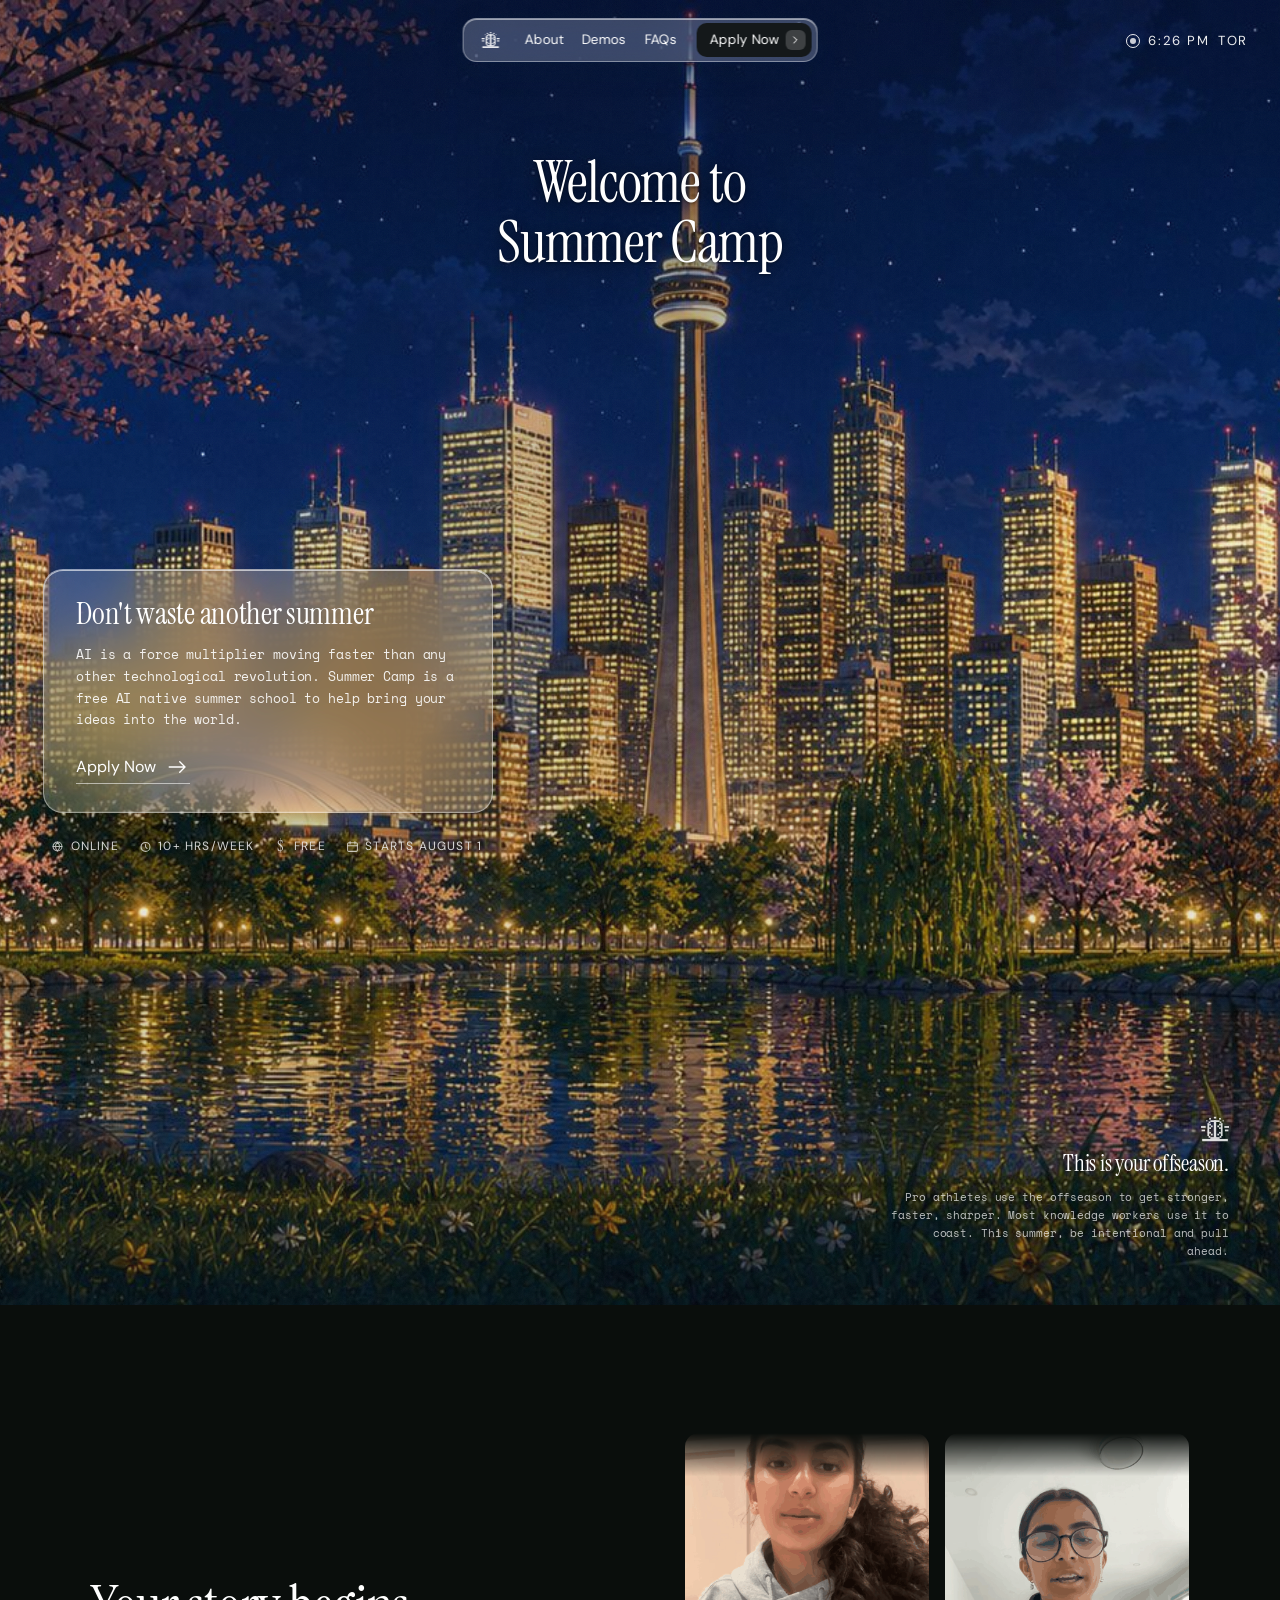
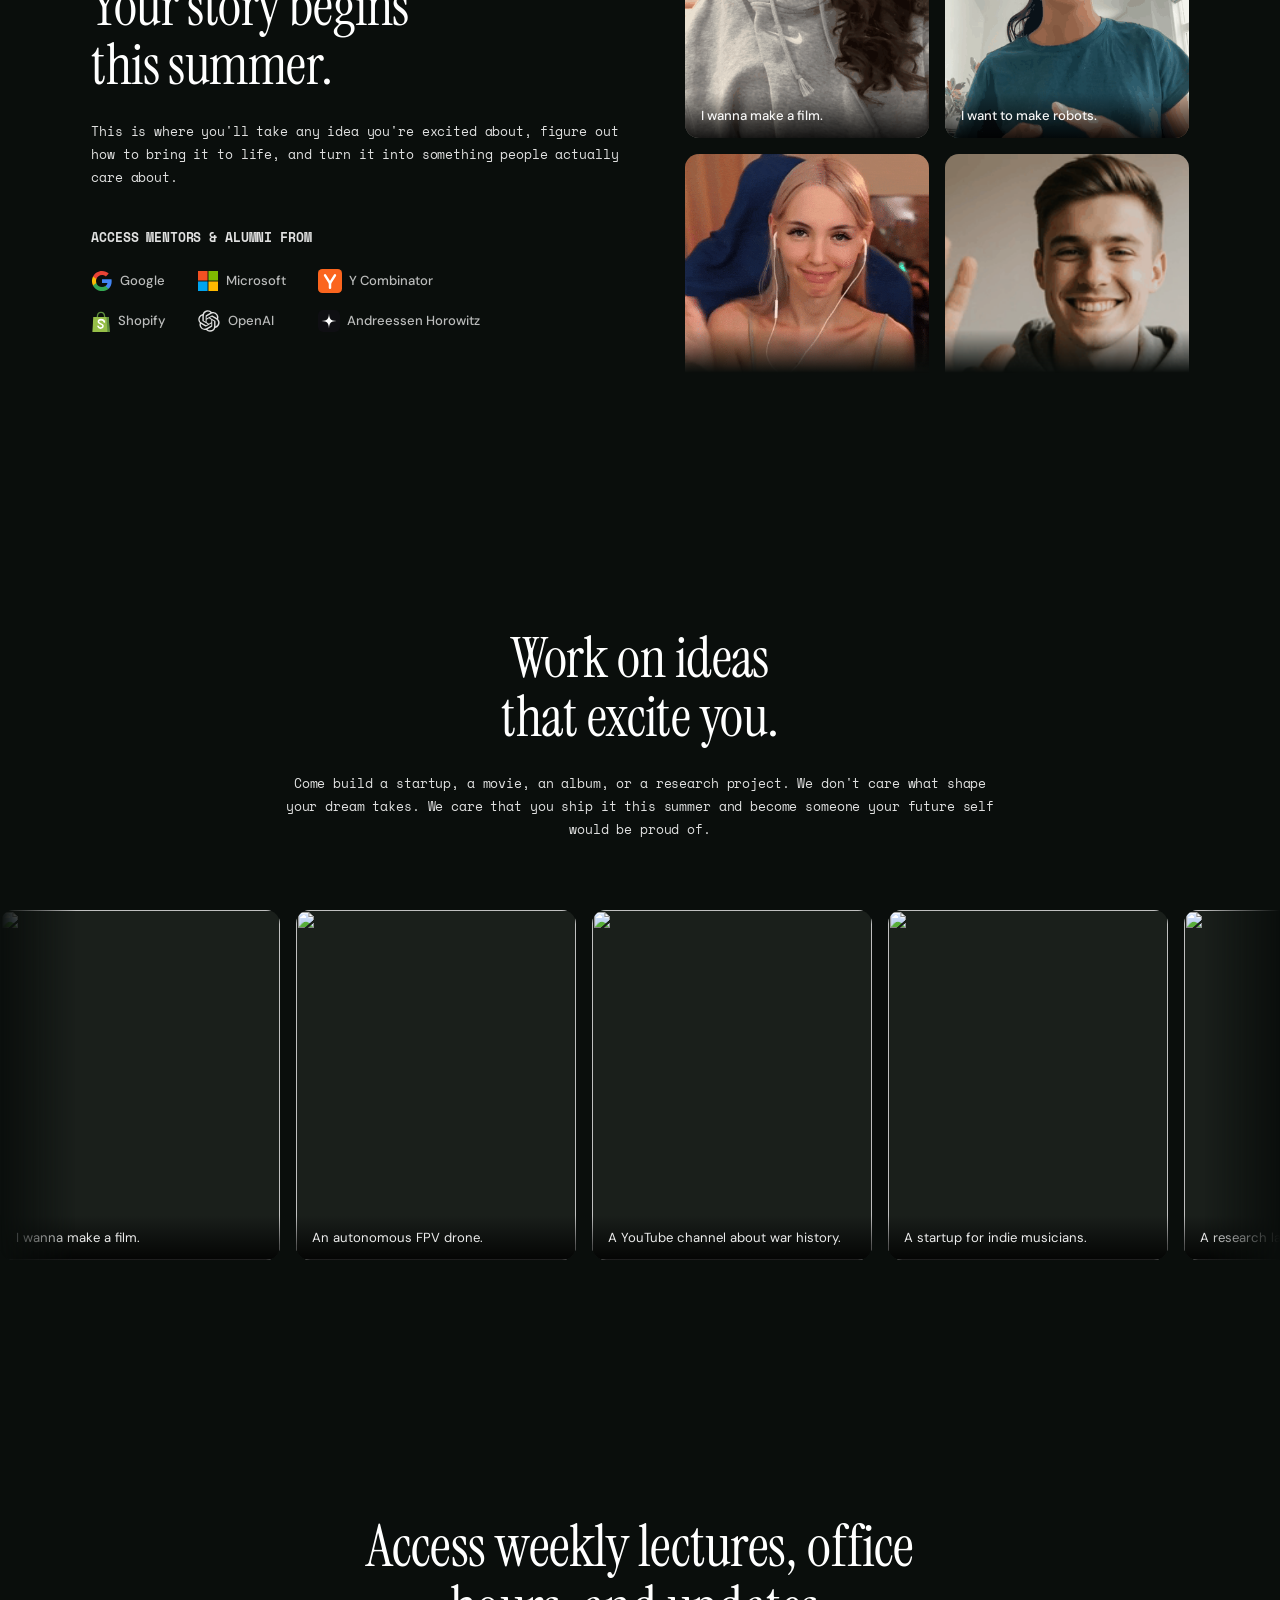
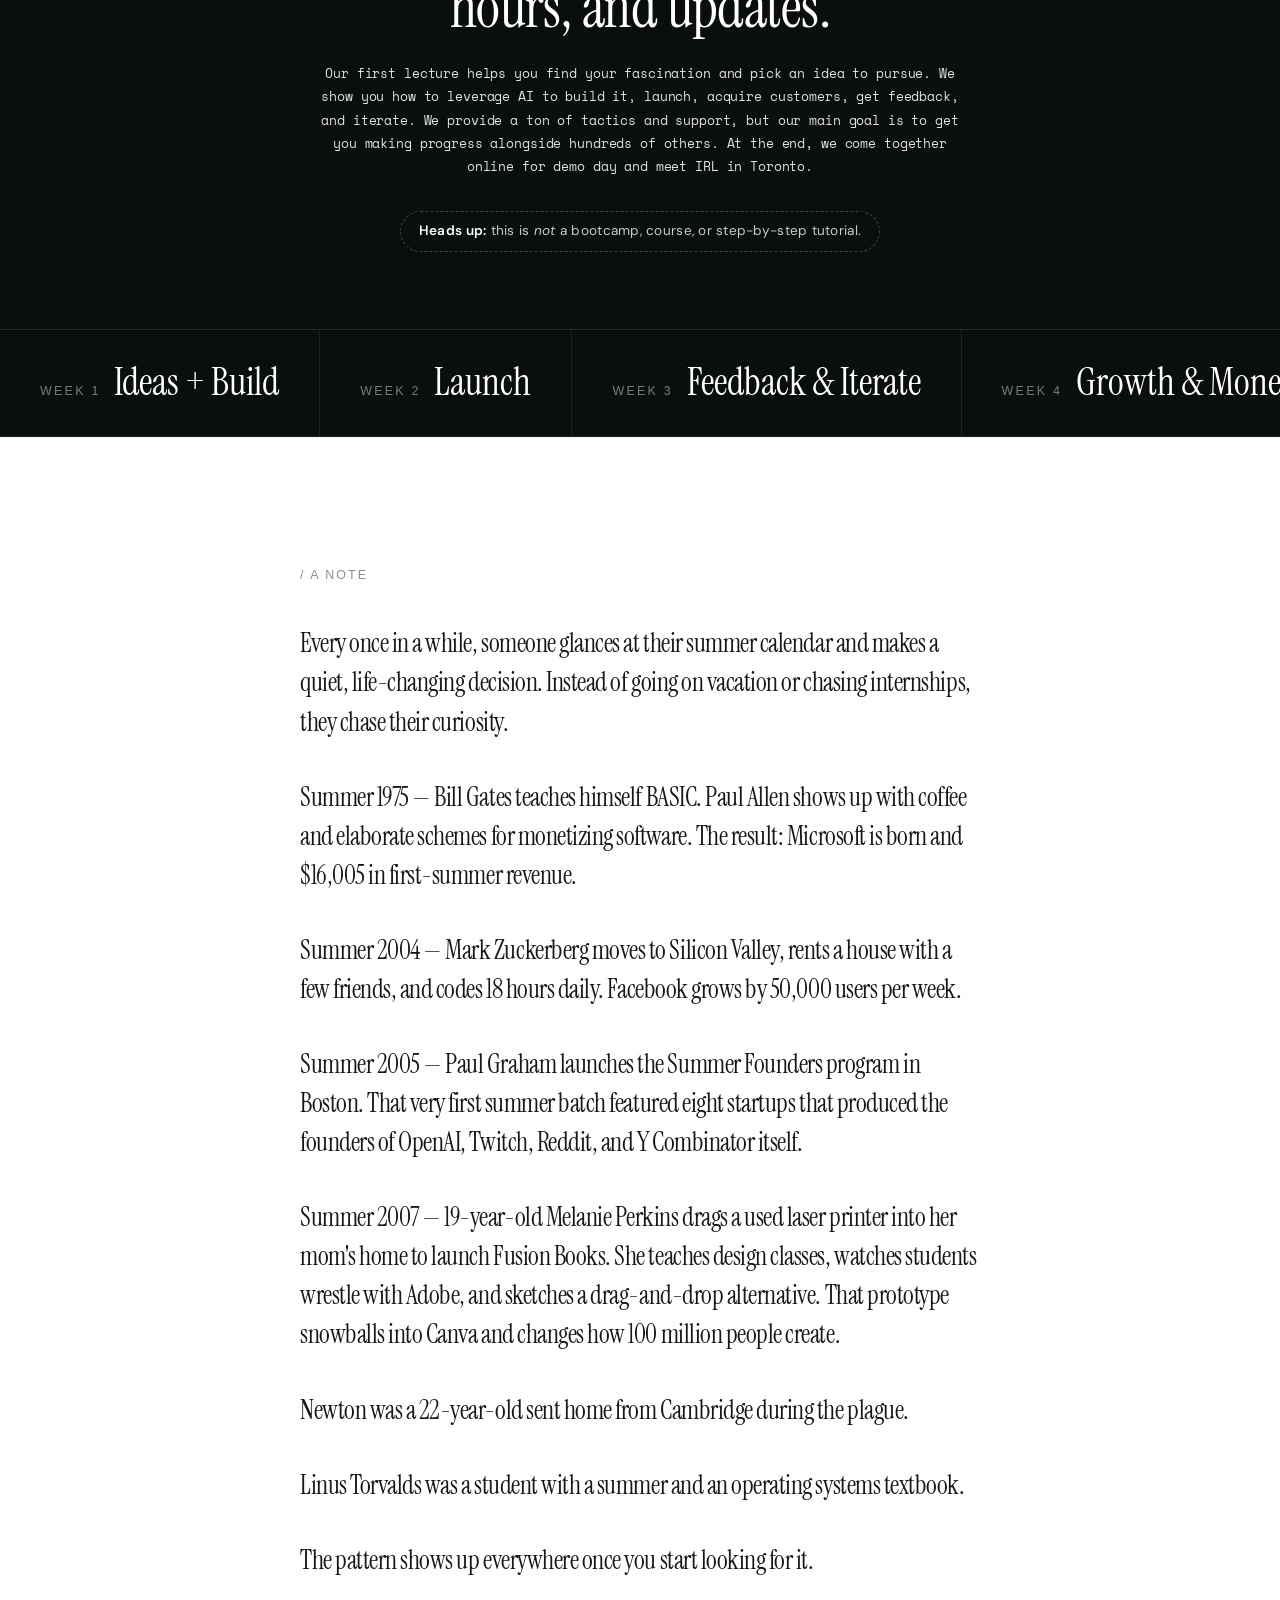
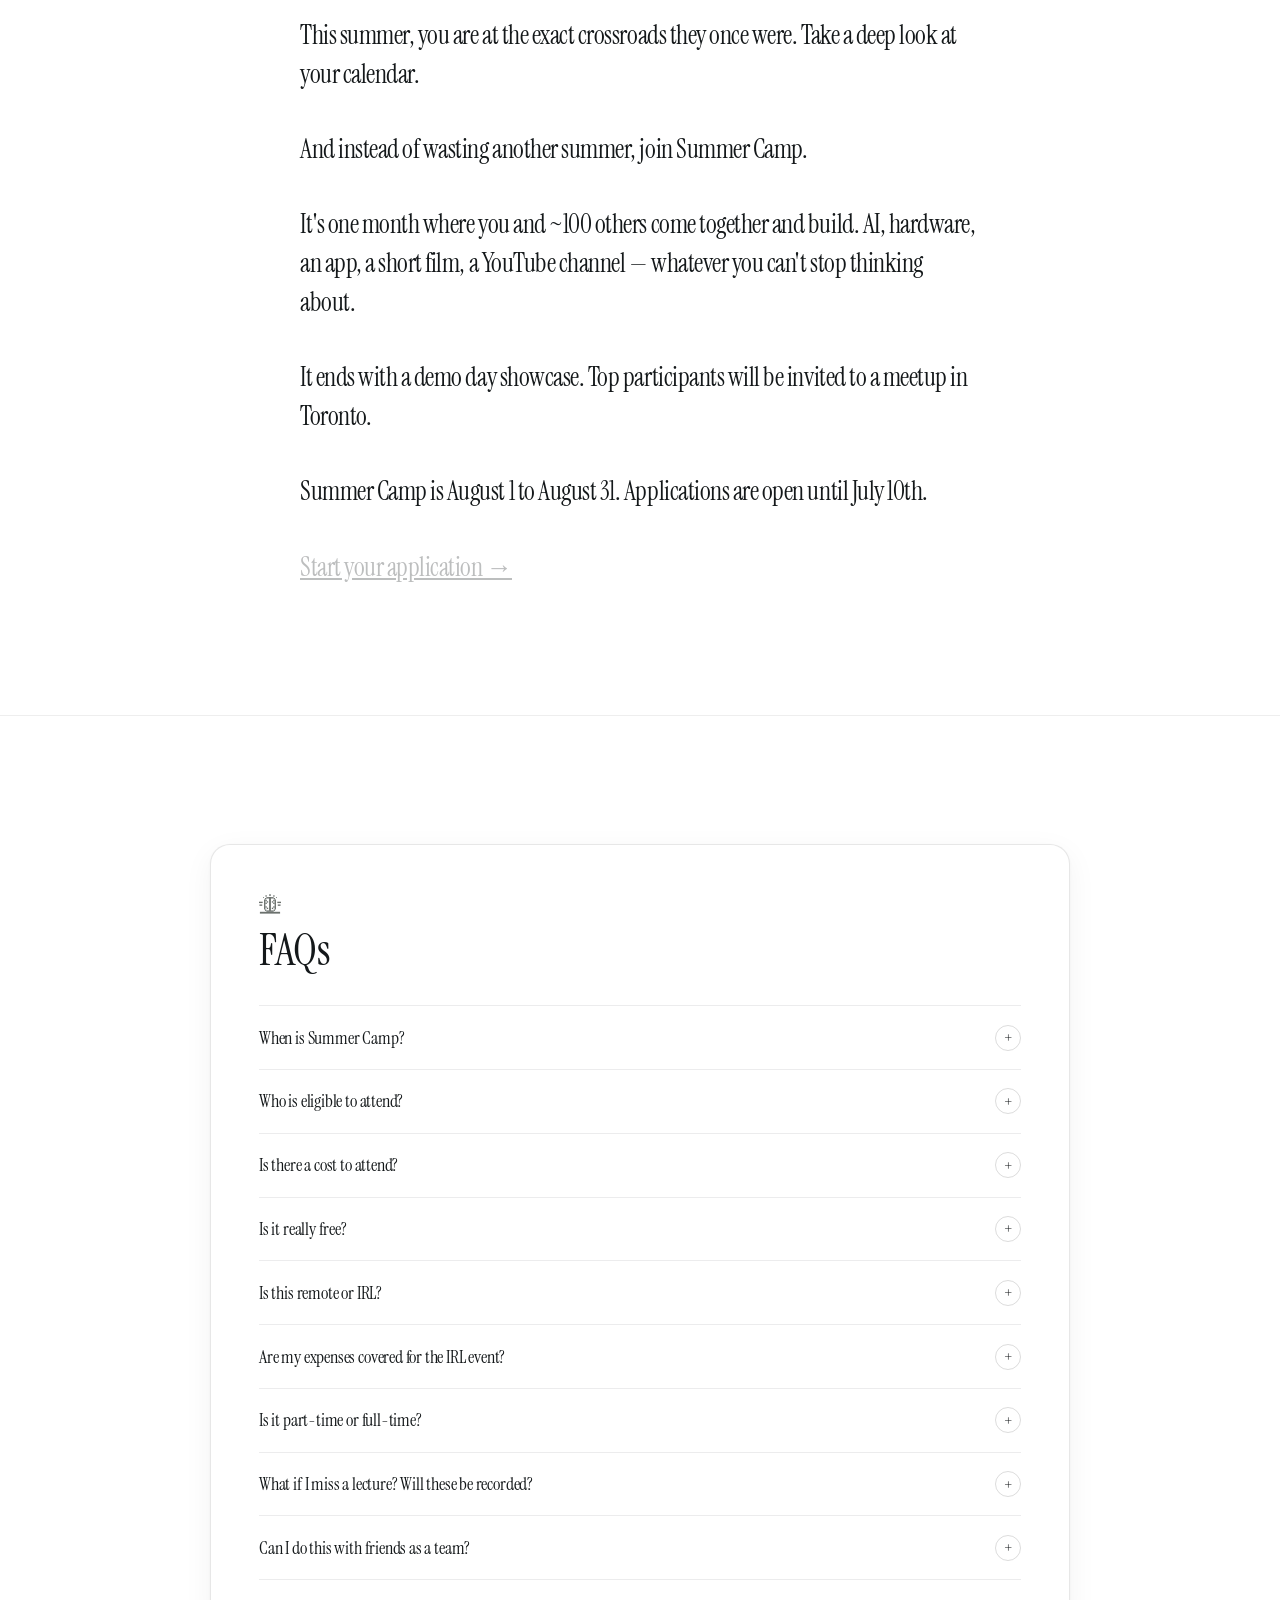
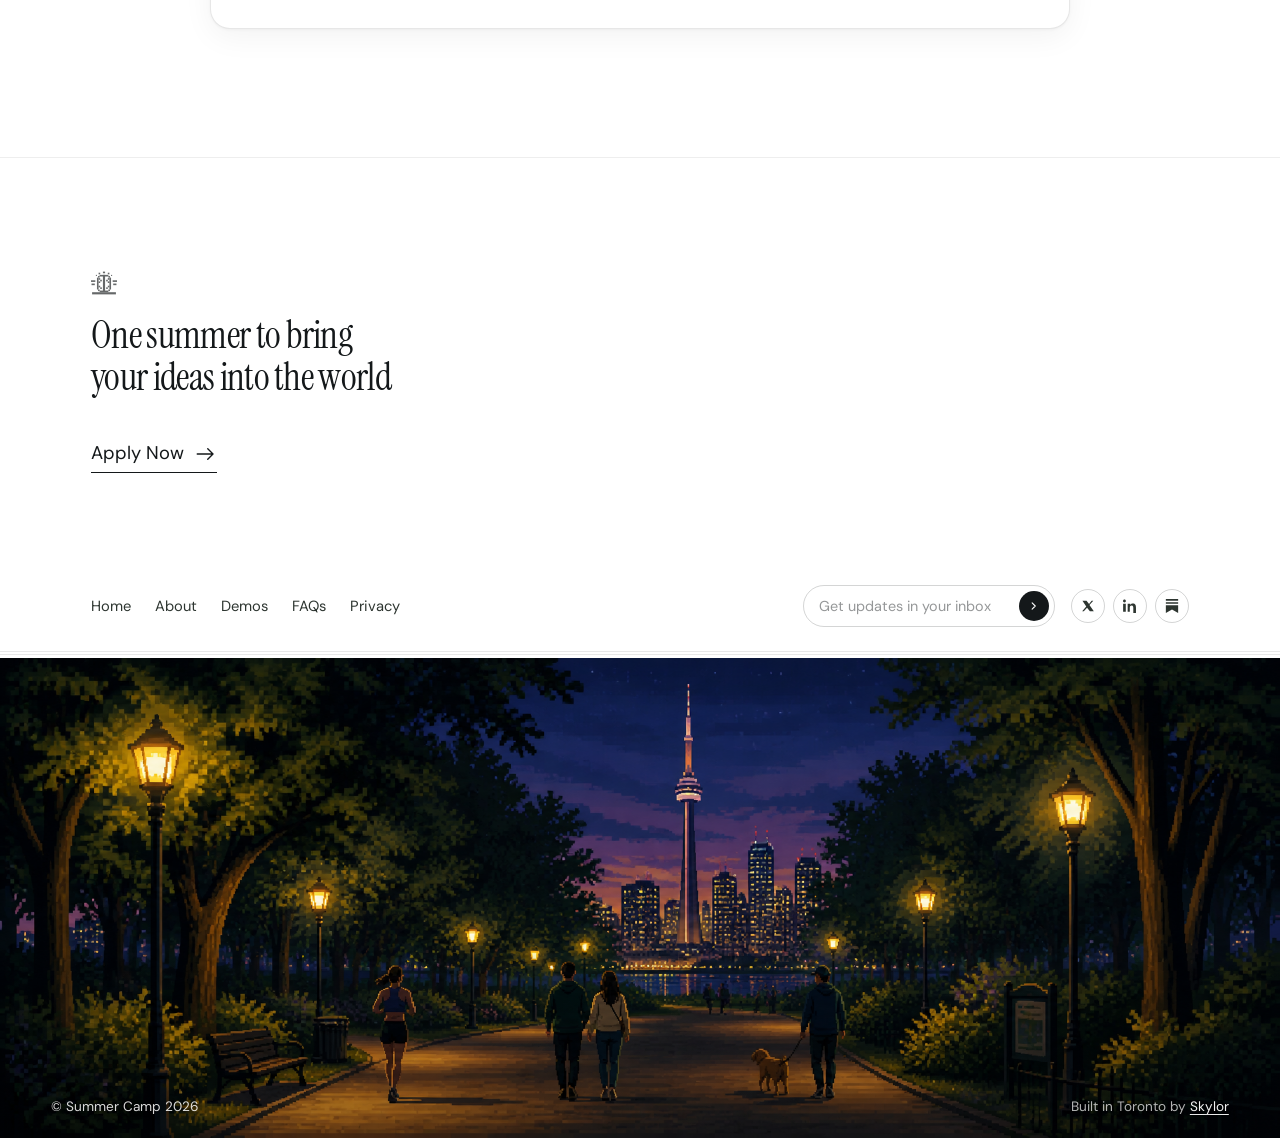
==== commit 7e59795a: "Swap story-card GIFs for clips from TKS thank-you video Replace girlwave.gif/asianwave.gif with film" ====
--- a/index.html
+++ b/index.html
@@ -261,11 +261,11 @@
       <div class="story-column" aria-hidden="true">
         <div class="story-column__track">
           <div class="story-card">
-            <img src="/assets/girlwave.gif" alt="" loading="lazy" />
+            <img src="/assets/filmgirl.gif" alt="" loading="lazy" />
             <div class="story-card__caption">I wanna make a film.</div>
           </div>
           <div class="story-card">
-            <img src="/assets/asianwave.gif" alt="" loading="lazy" />
+            <img src="/assets/robotsgirl.gif" alt="" loading="lazy" />
             <div class="story-card__caption">I want to make robots.</div>
           </div>
           <div class="story-card">
@@ -302,11 +302,11 @@
           </div>
           <!-- Duplicated set for seamless loop -->
           <div class="story-card" aria-hidden="true">
-            <img src="/assets/girlwave.gif" alt="" loading="lazy" />
+            <img src="/assets/filmgirl.gif" alt="" loading="lazy" />
             <div class="story-card__caption">I wanna make a film.</div>
           </div>
           <div class="story-card" aria-hidden="true">
-            <img src="/assets/asianwave.gif" alt="" loading="lazy" />
+            <img src="/assets/robotsgirl.gif" alt="" loading="lazy" />
             <div class="story-card__caption">I want to make robots.</div>
           </div>
           <div class="story-card" aria-hidden="true">
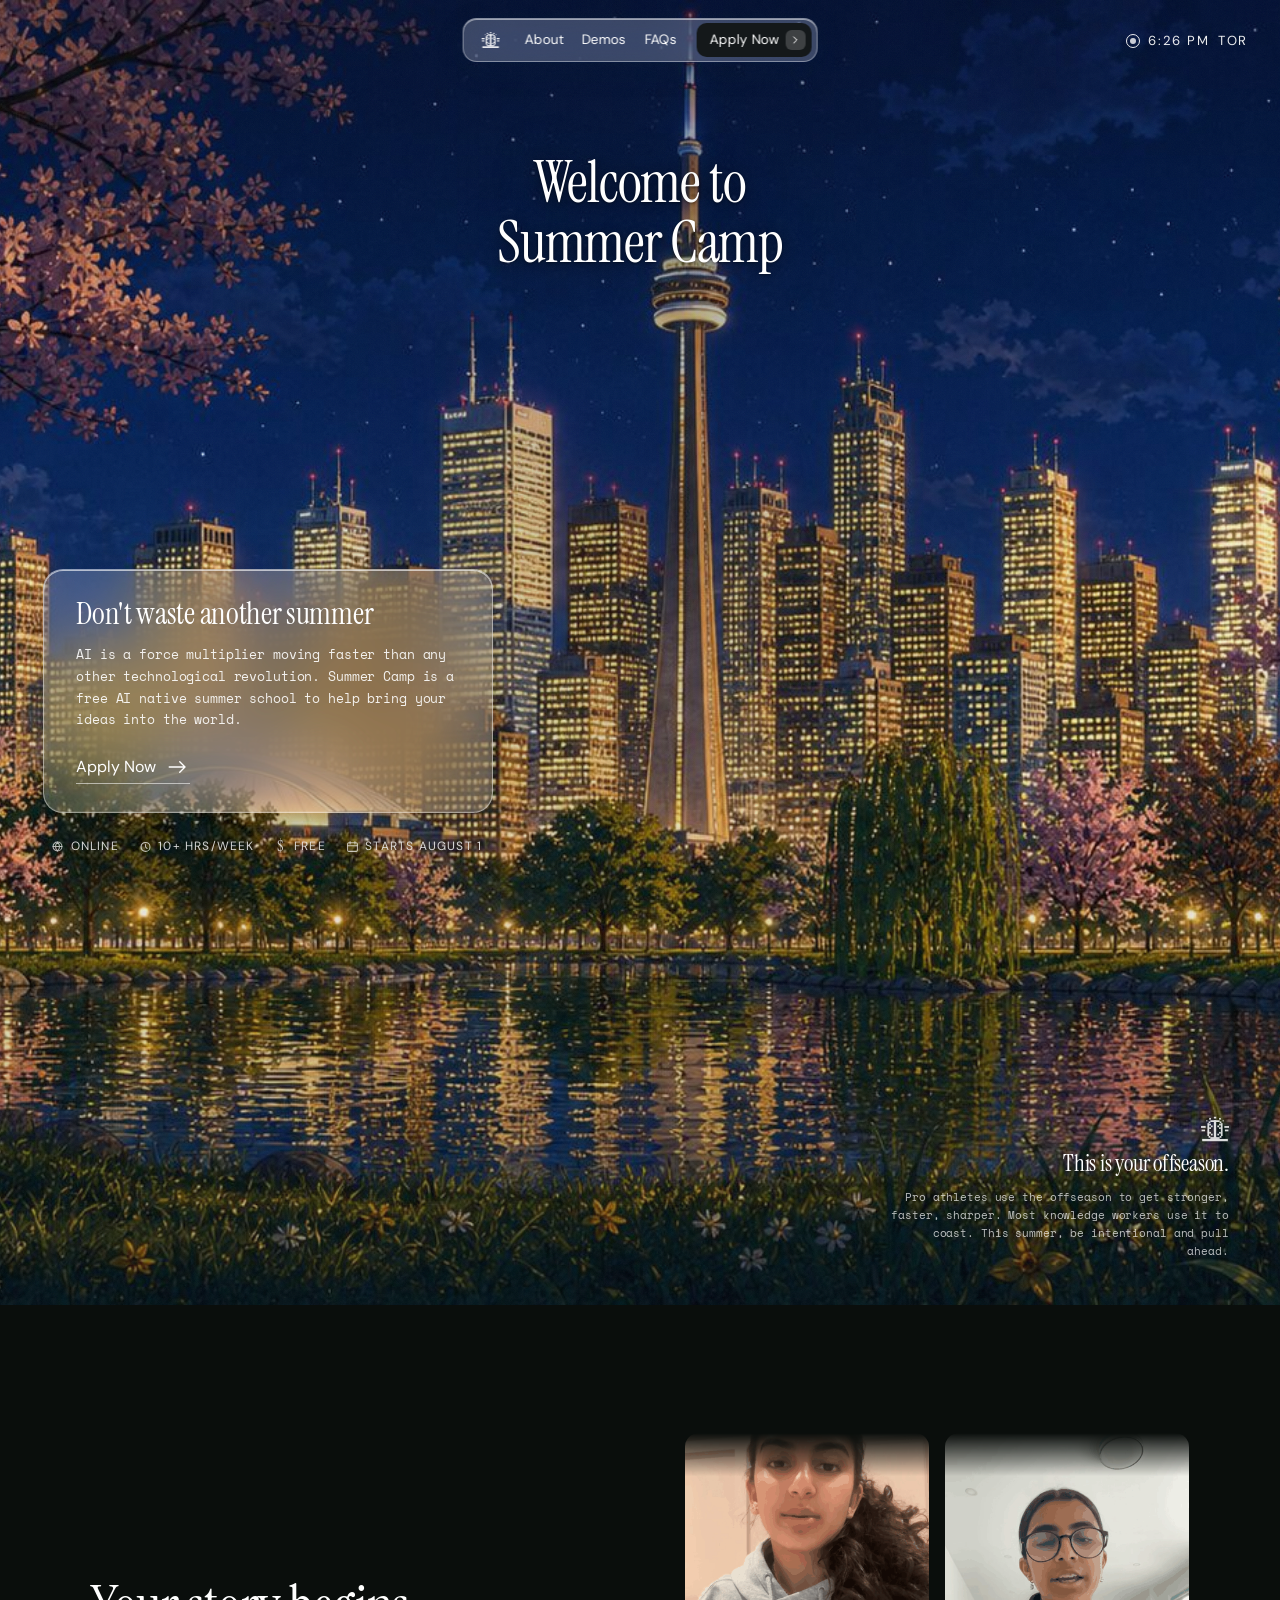
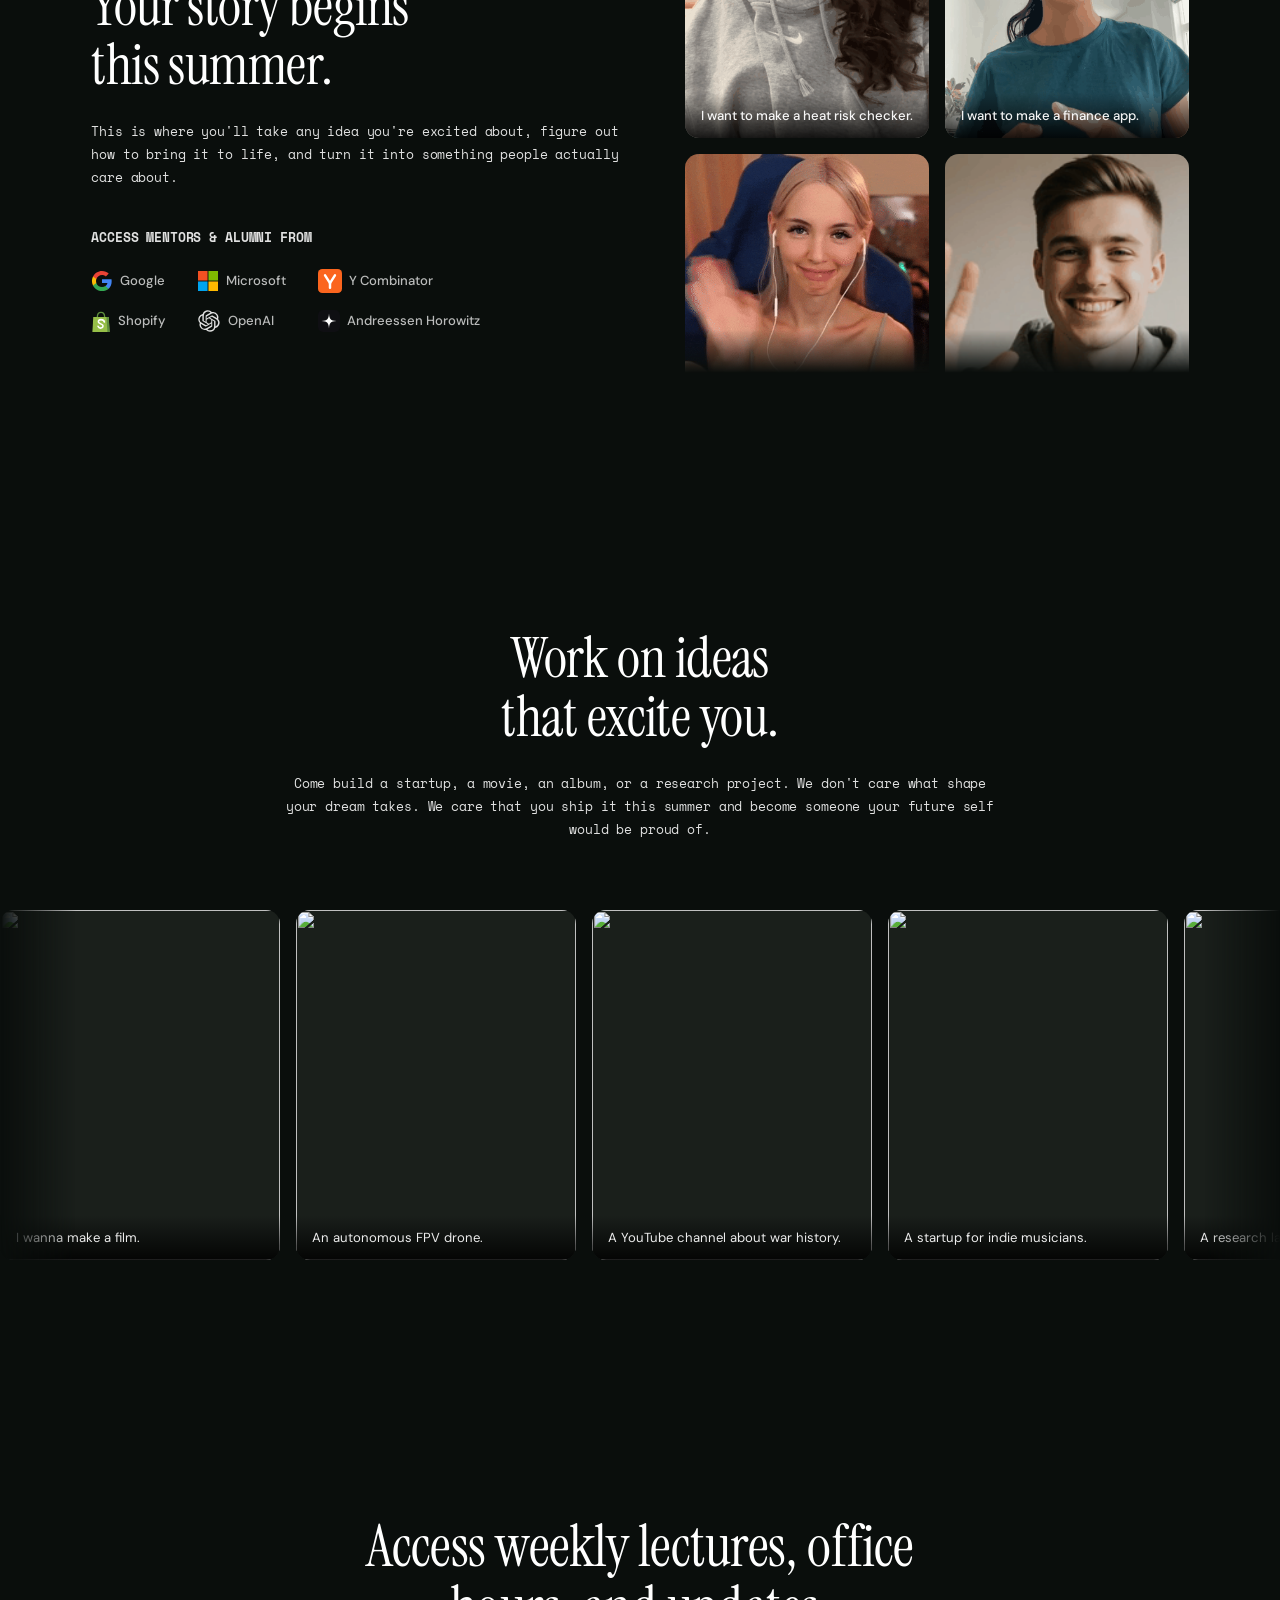
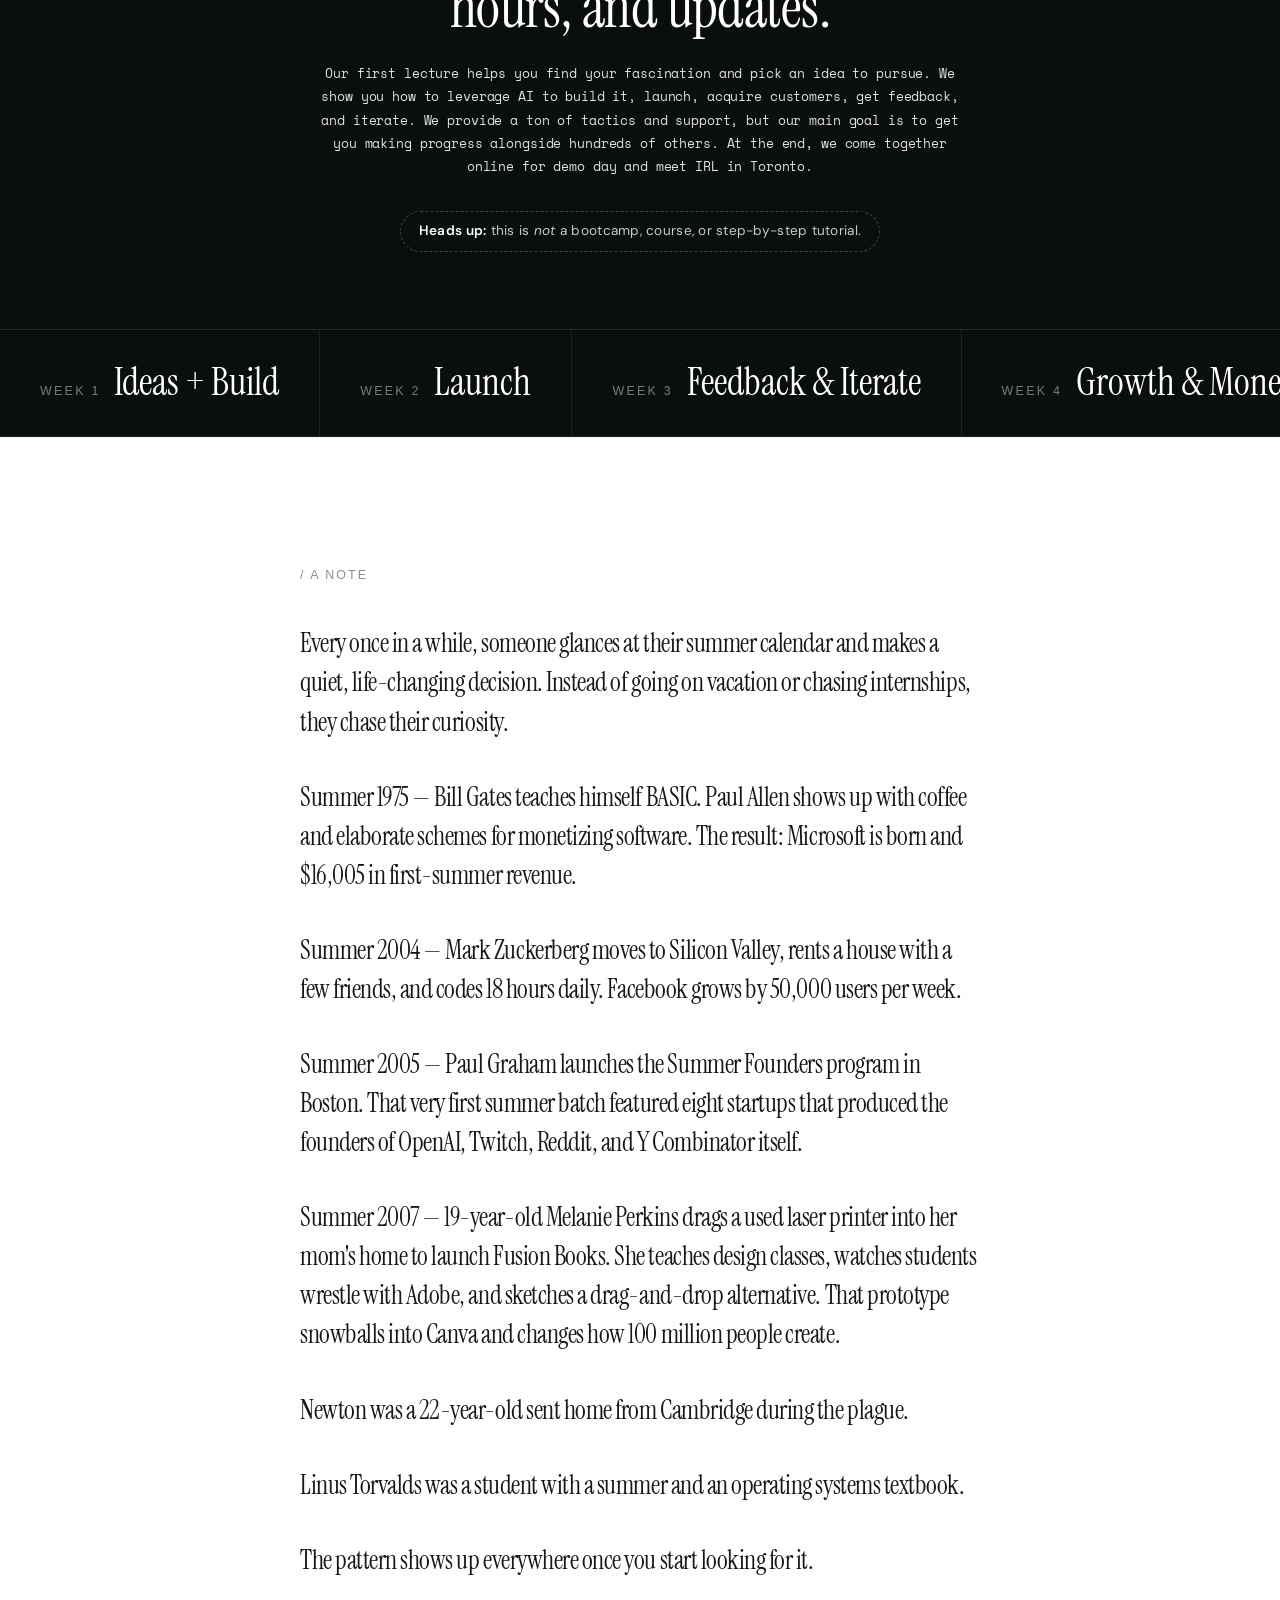
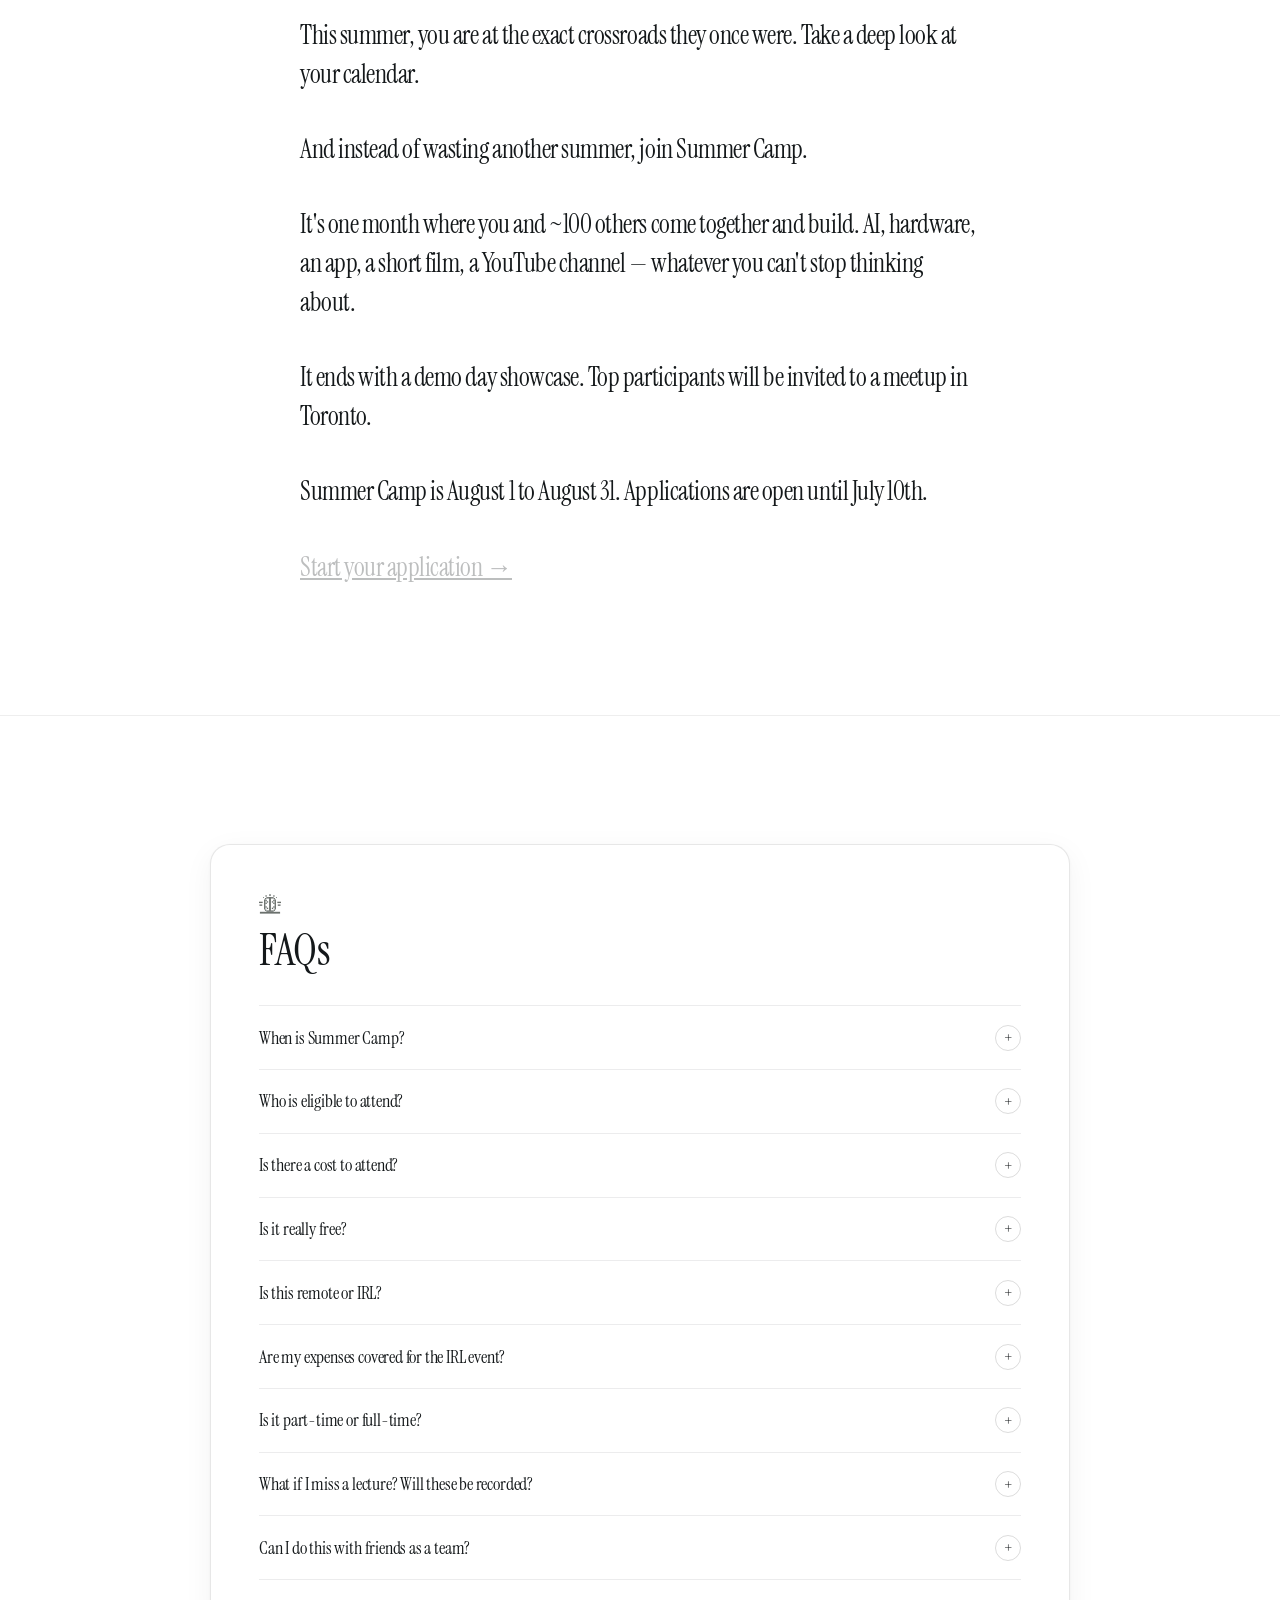
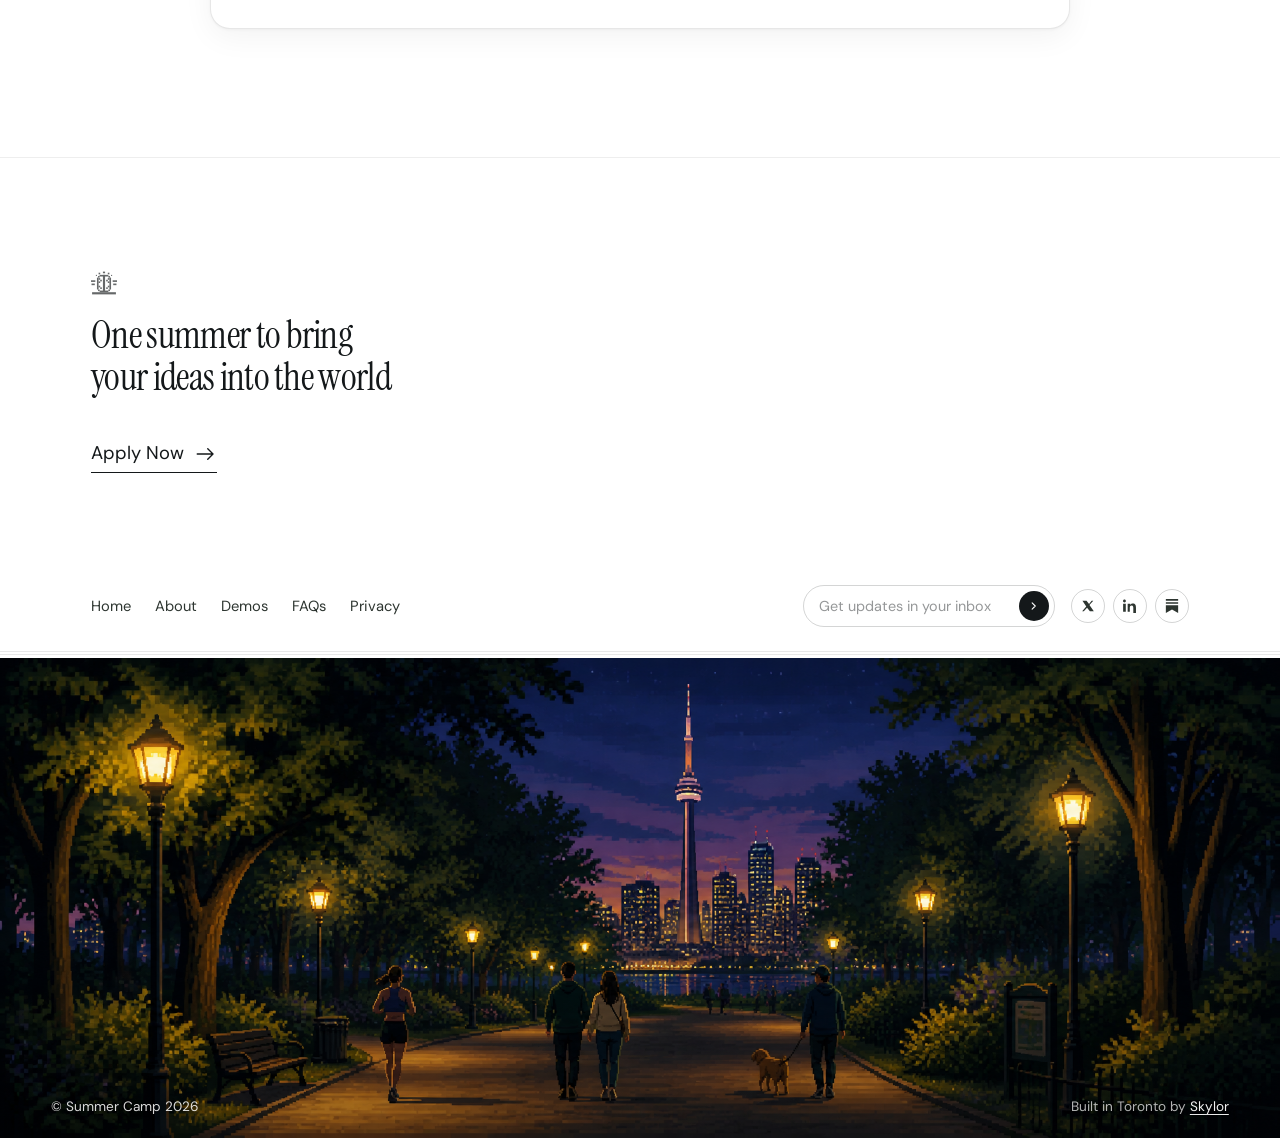
==== commit 0d33f79f: "Update story-card captions for film/robots cards Co-Authored-By: Claude Sonnet 4.6 <noreply@anthropi" ====
--- a/index.html
+++ b/index.html
@@ -262,11 +262,11 @@
         <div class="story-column__track">
           <div class="story-card">
             <img src="/assets/filmgirl.gif" alt="" loading="lazy" />
-            <div class="story-card__caption">I wanna make a film.</div>
+            <div class="story-card__caption">I want to make a heat risk checker.</div>
           </div>
           <div class="story-card">
             <img src="/assets/robotsgirl.gif" alt="" loading="lazy" />
-            <div class="story-card__caption">I want to make robots.</div>
+            <div class="story-card__caption">I want to make a finance app.</div>
           </div>
           <div class="story-card">
             <img src="/assets/girl.gif" alt="" loading="lazy" />
@@ -303,11 +303,11 @@
           <!-- Duplicated set for seamless loop -->
           <div class="story-card" aria-hidden="true">
             <img src="/assets/filmgirl.gif" alt="" loading="lazy" />
-            <div class="story-card__caption">I wanna make a film.</div>
+            <div class="story-card__caption">I want to make a heat risk checker.</div>
           </div>
           <div class="story-card" aria-hidden="true">
             <img src="/assets/robotsgirl.gif" alt="" loading="lazy" />
-            <div class="story-card__caption">I want to make robots.</div>
+            <div class="story-card__caption">I want to make a finance app.</div>
           </div>
           <div class="story-card" aria-hidden="true">
             <img src="/assets/girl.gif" alt="" loading="lazy" />
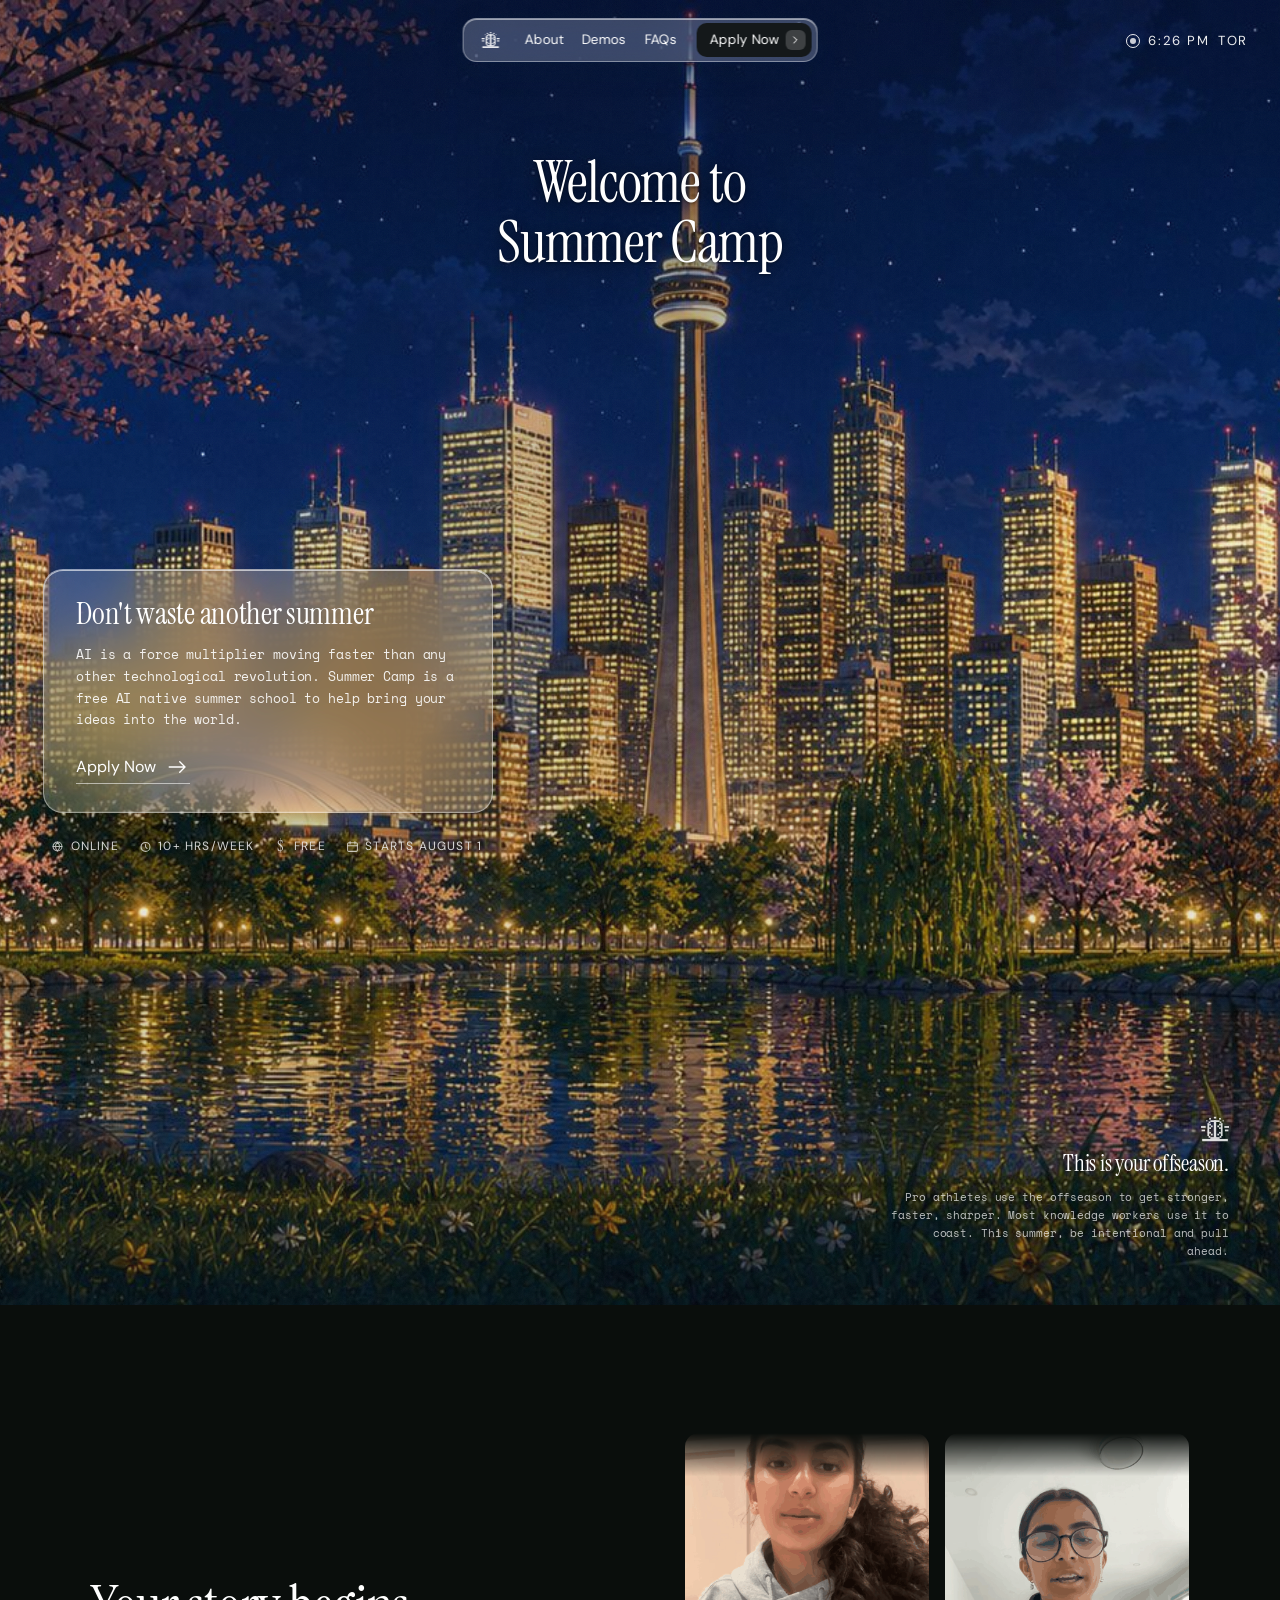
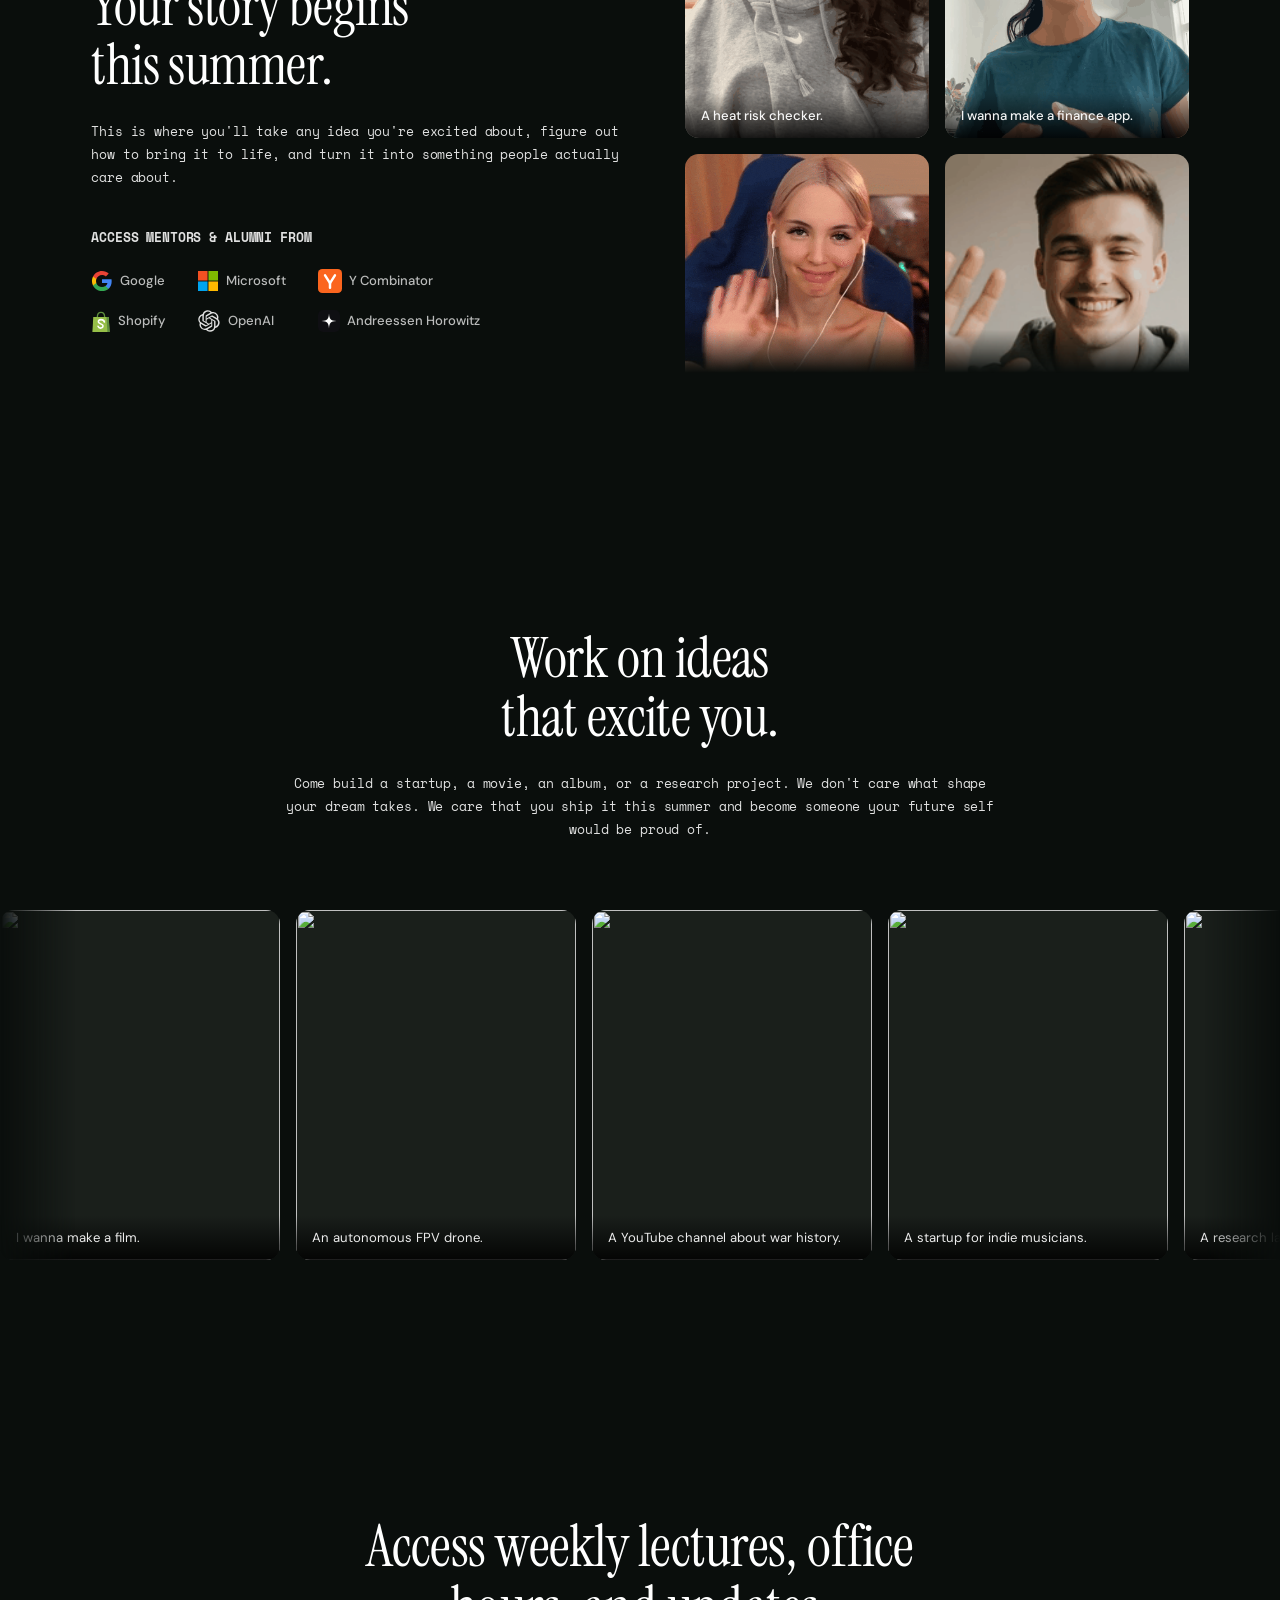
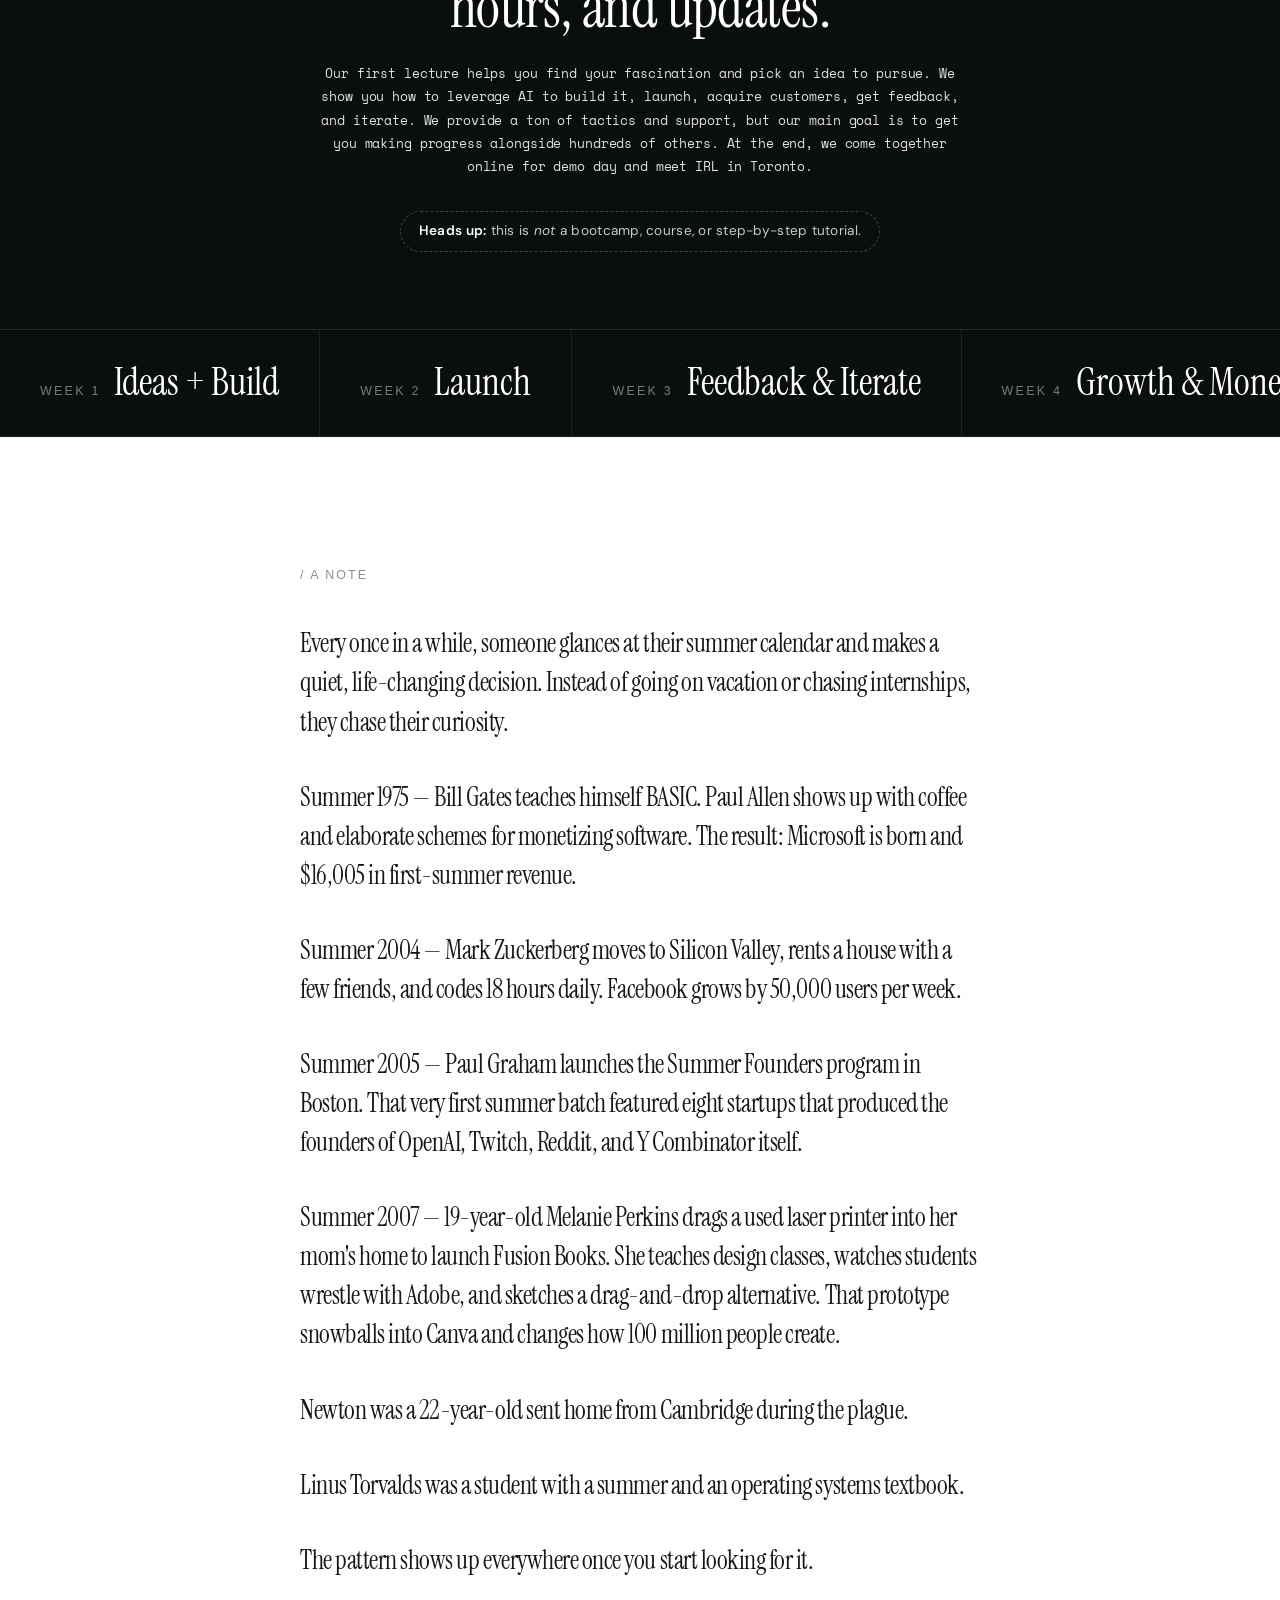
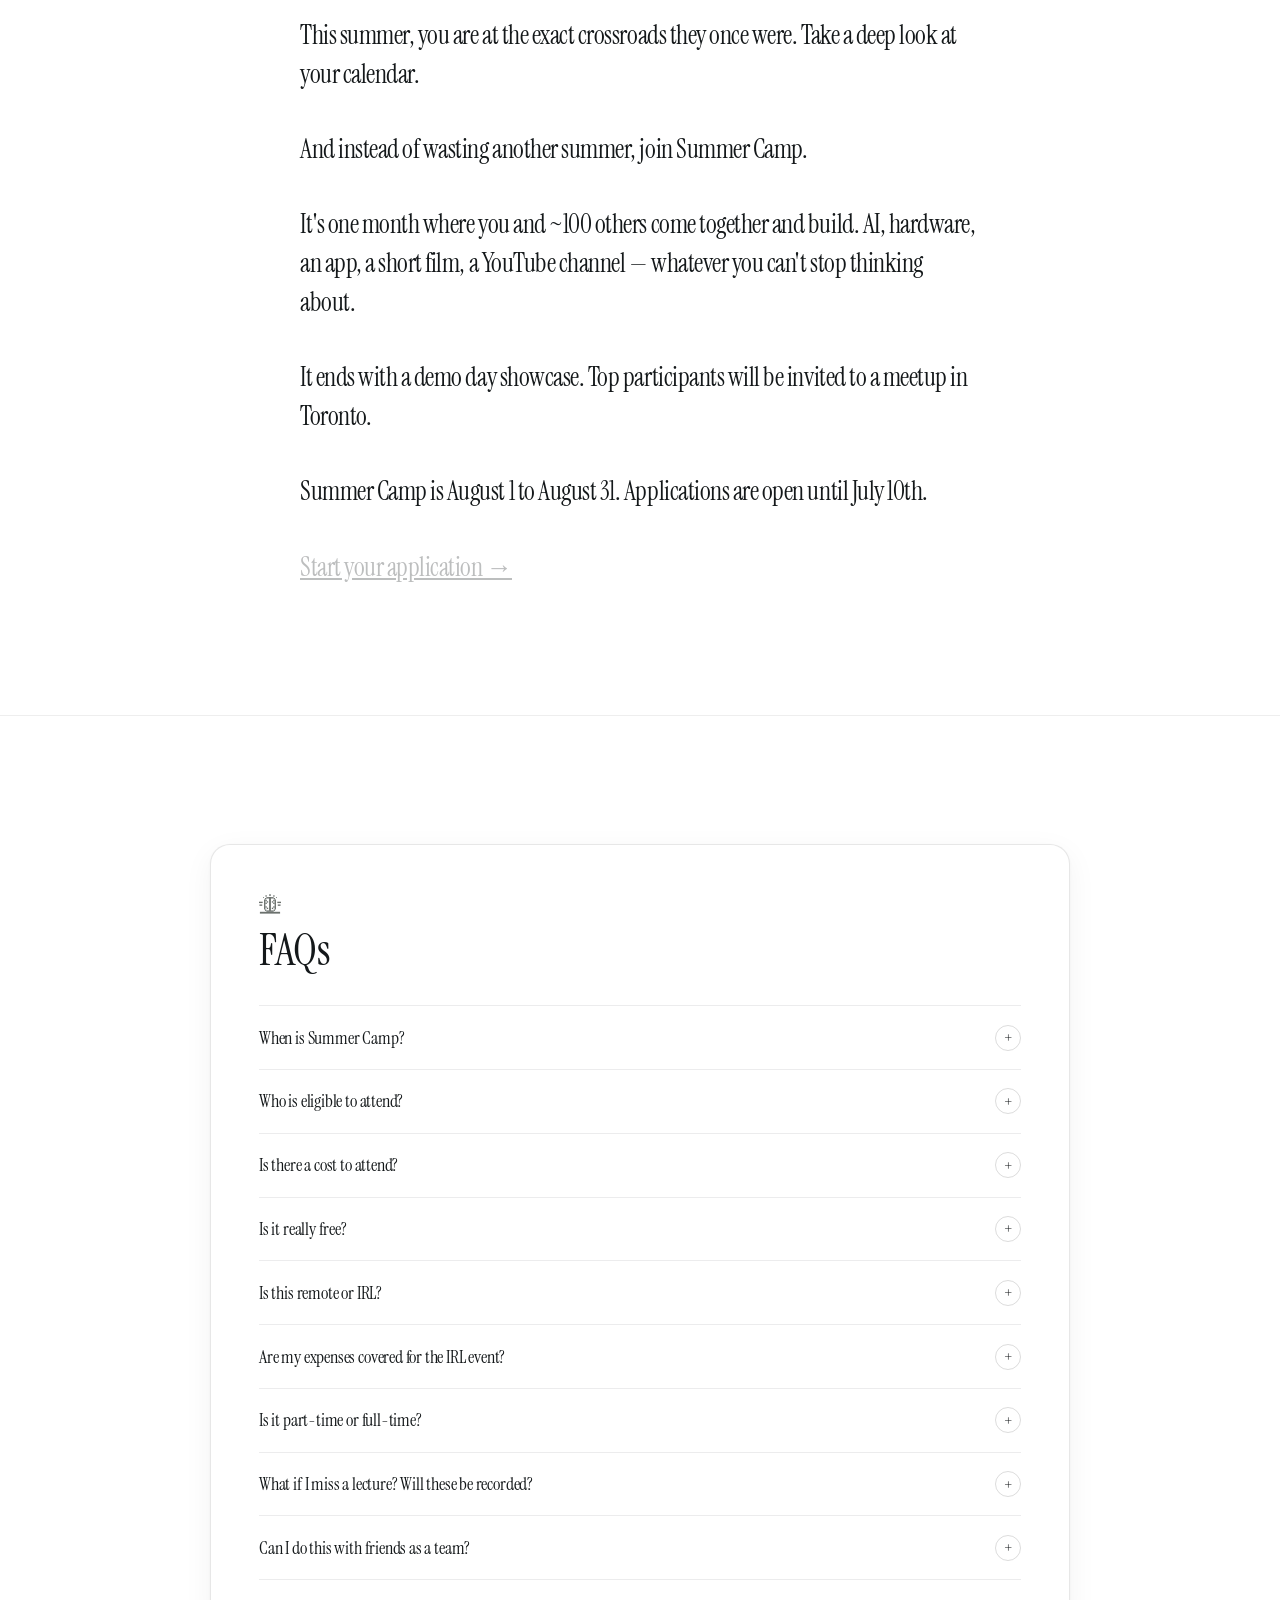
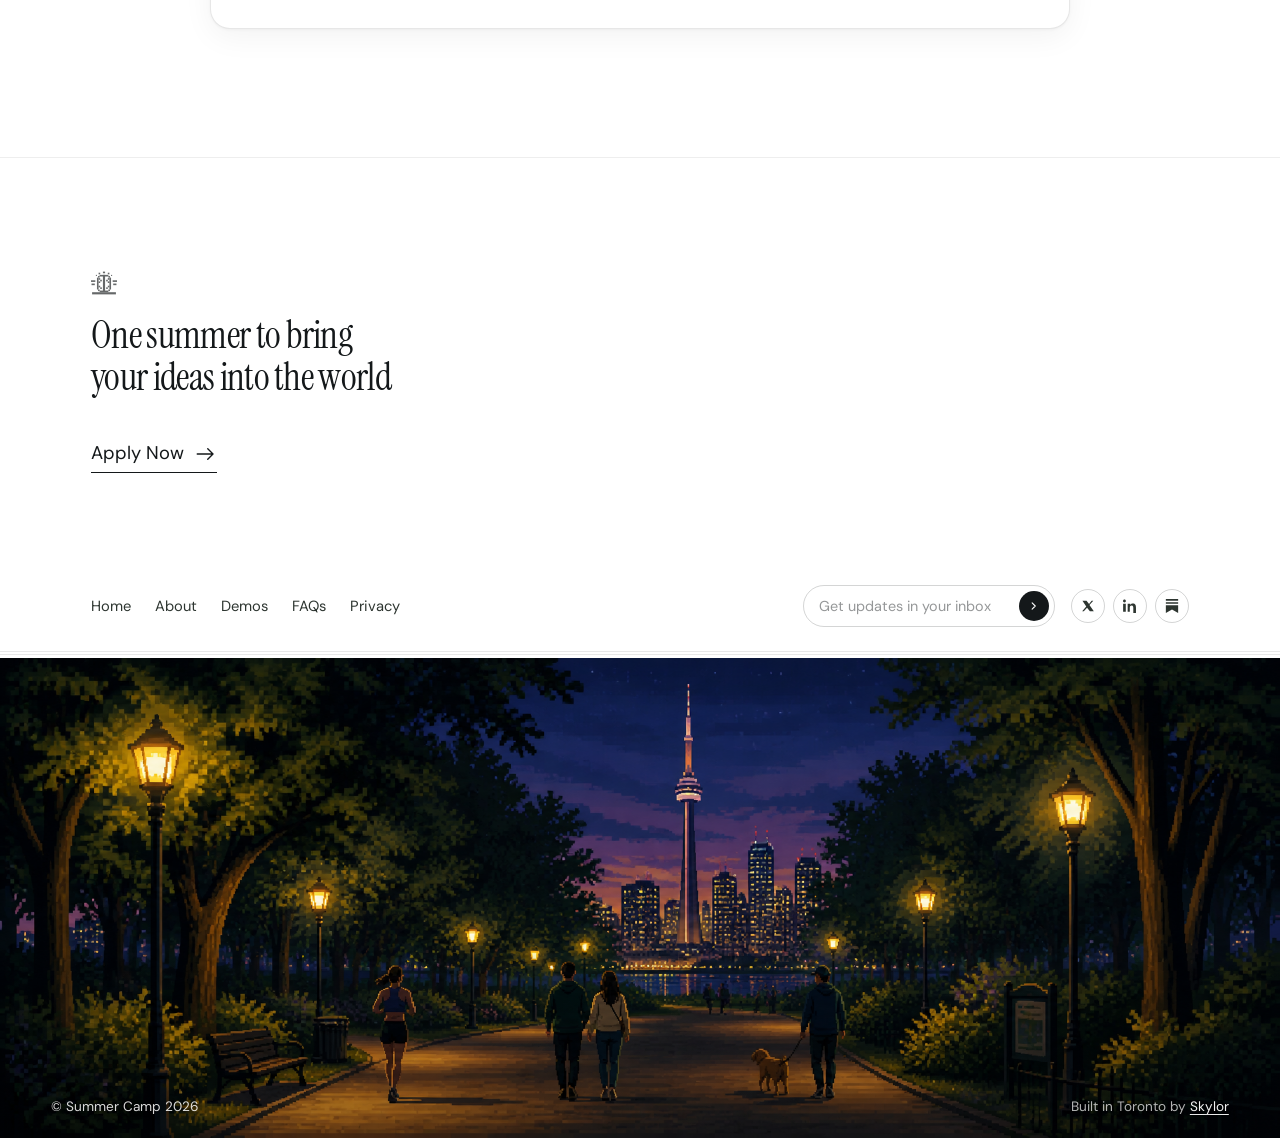
==== commit 8f7db19f: "Tweak story-card caption wording Co-Authored-By: Claude Sonnet 4.6 <noreply@anthropic.com>" ====
--- a/index.html
+++ b/index.html
@@ -262,11 +262,11 @@
         <div class="story-column__track">
           <div class="story-card">
             <img src="/assets/filmgirl.gif" alt="" loading="lazy" />
-            <div class="story-card__caption">I want to make a heat risk checker.</div>
+            <div class="story-card__caption">A heat risk checker.</div>
           </div>
           <div class="story-card">
             <img src="/assets/robotsgirl.gif" alt="" loading="lazy" />
-            <div class="story-card__caption">I want to make a finance app.</div>
+            <div class="story-card__caption">I wanna make a finance app.</div>
           </div>
           <div class="story-card">
             <img src="/assets/girl.gif" alt="" loading="lazy" />
@@ -303,11 +303,11 @@
           <!-- Duplicated set for seamless loop -->
           <div class="story-card" aria-hidden="true">
             <img src="/assets/filmgirl.gif" alt="" loading="lazy" />
-            <div class="story-card__caption">I want to make a heat risk checker.</div>
+            <div class="story-card__caption">A heat risk checker.</div>
           </div>
           <div class="story-card" aria-hidden="true">
             <img src="/assets/robotsgirl.gif" alt="" loading="lazy" />
-            <div class="story-card__caption">I want to make a finance app.</div>
+            <div class="story-card__caption">I wanna make a finance app.</div>
           </div>
           <div class="story-card" aria-hidden="true">
             <img src="/assets/girl.gif" alt="" loading="lazy" />
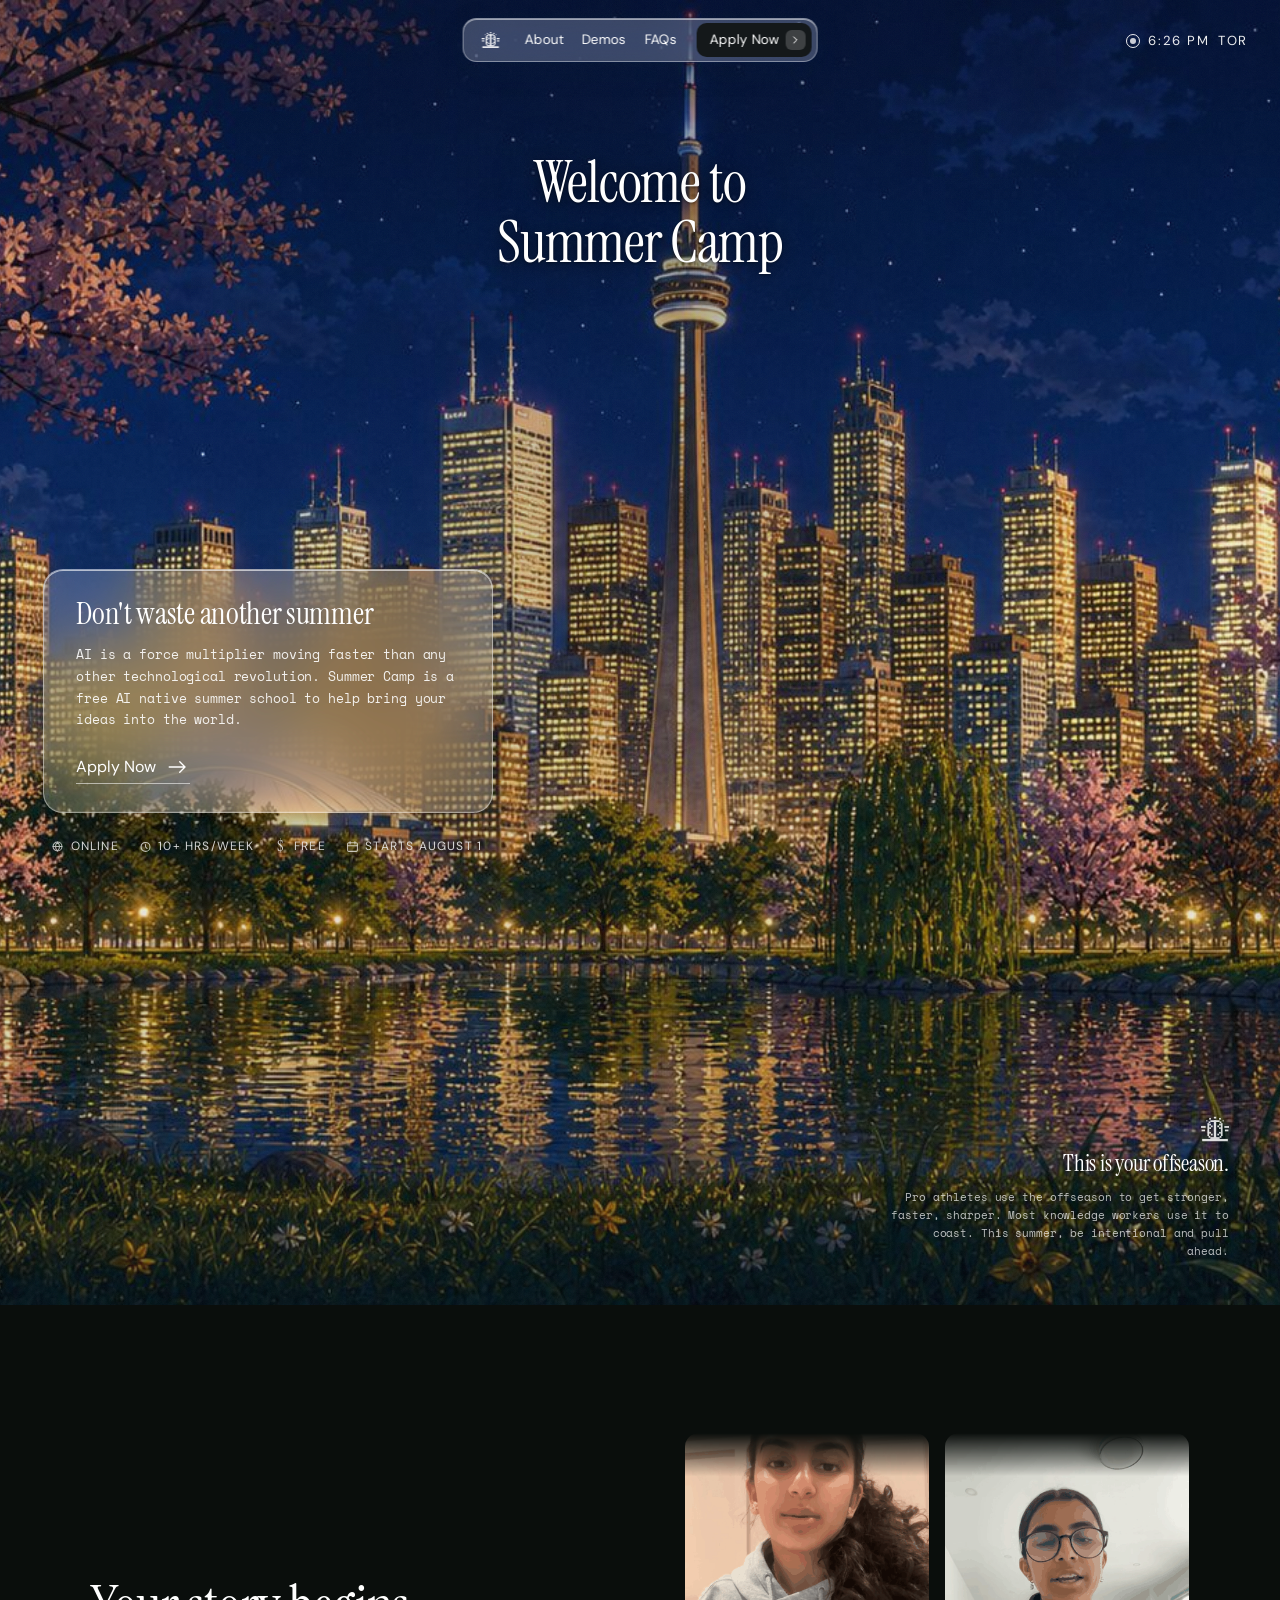
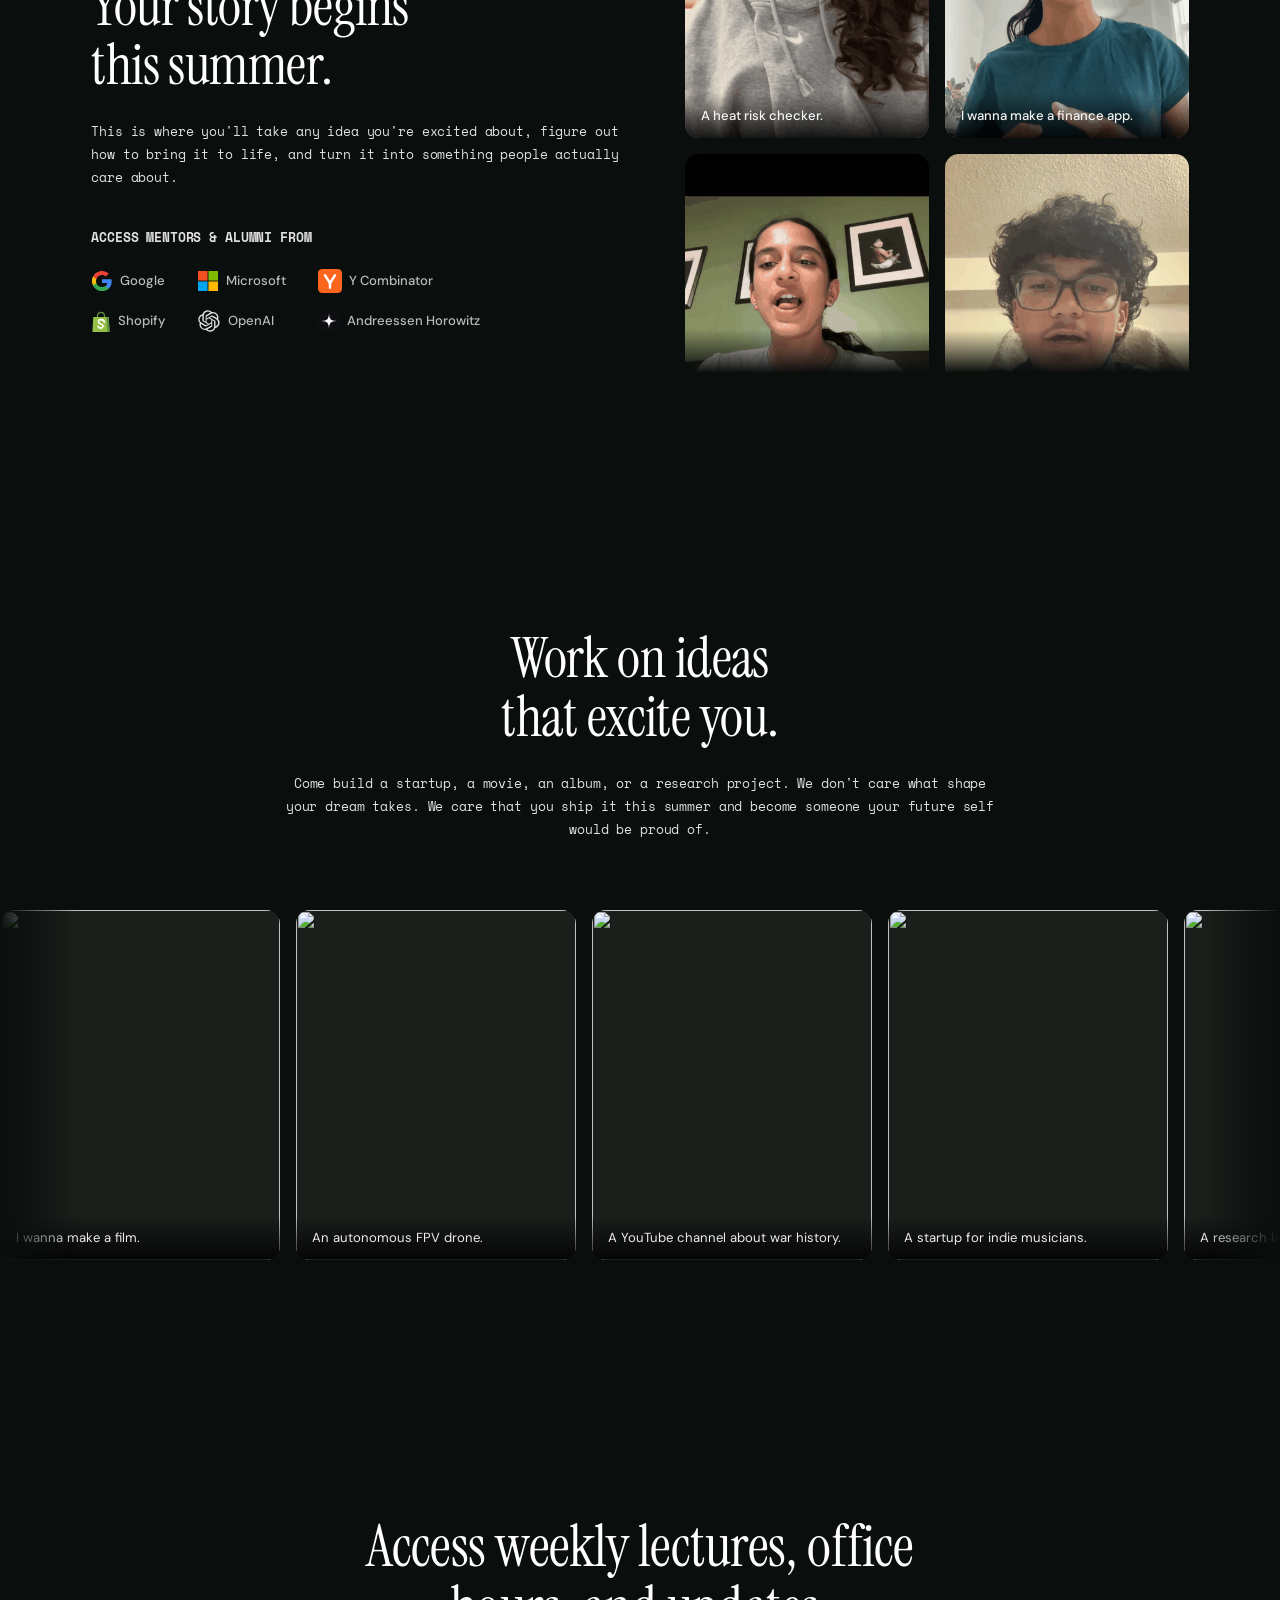
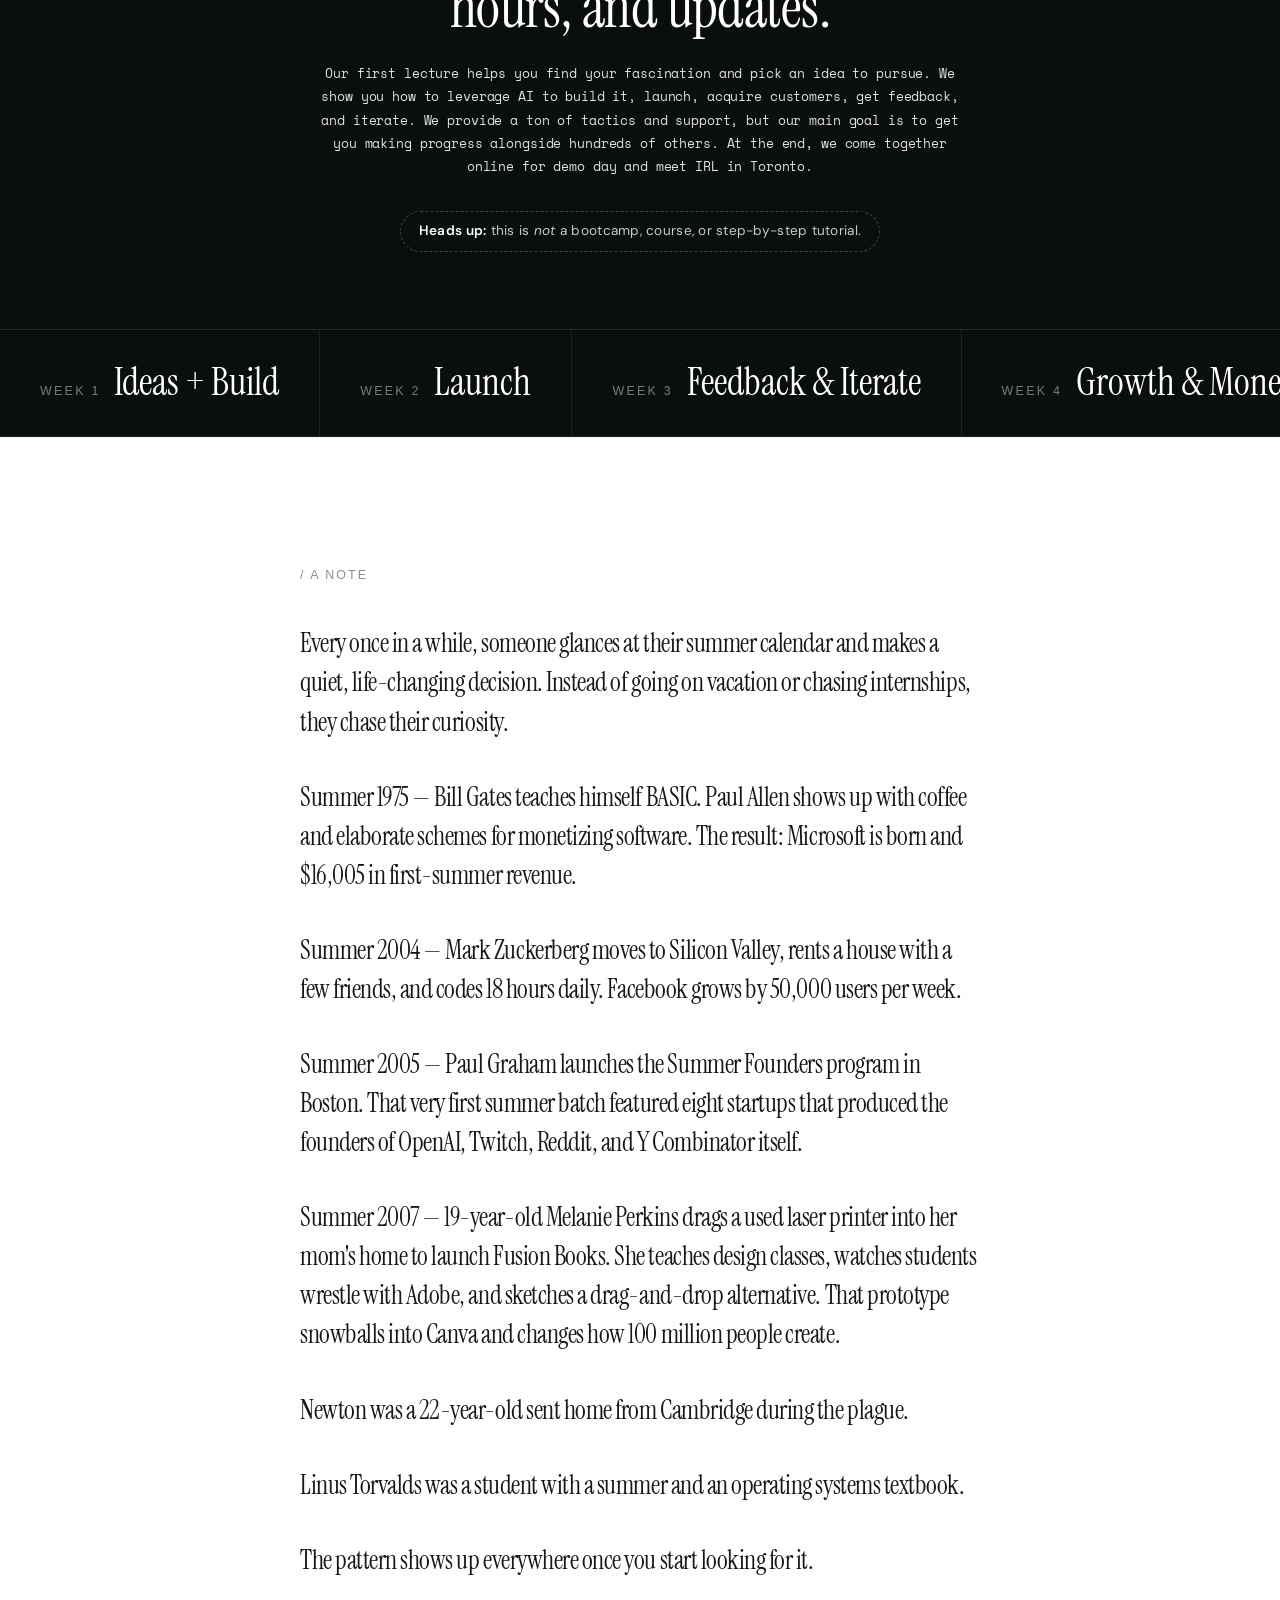
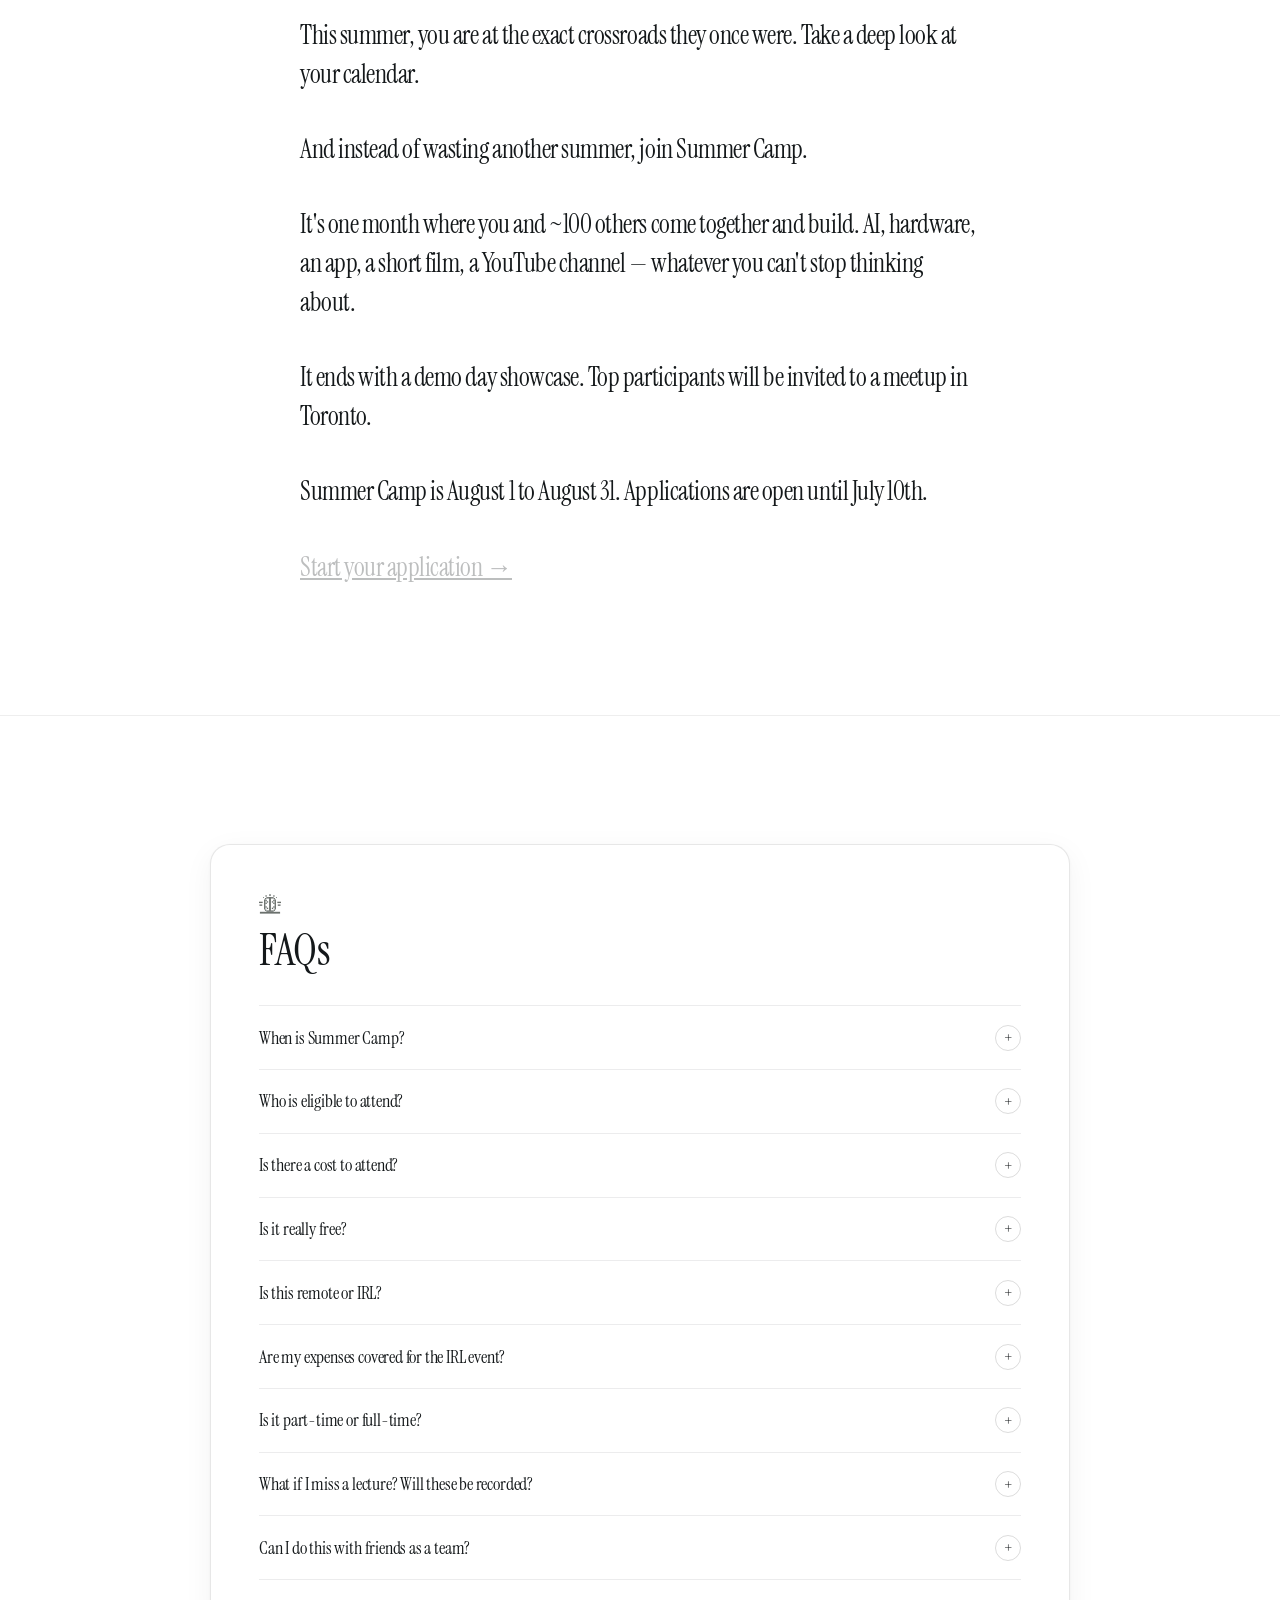
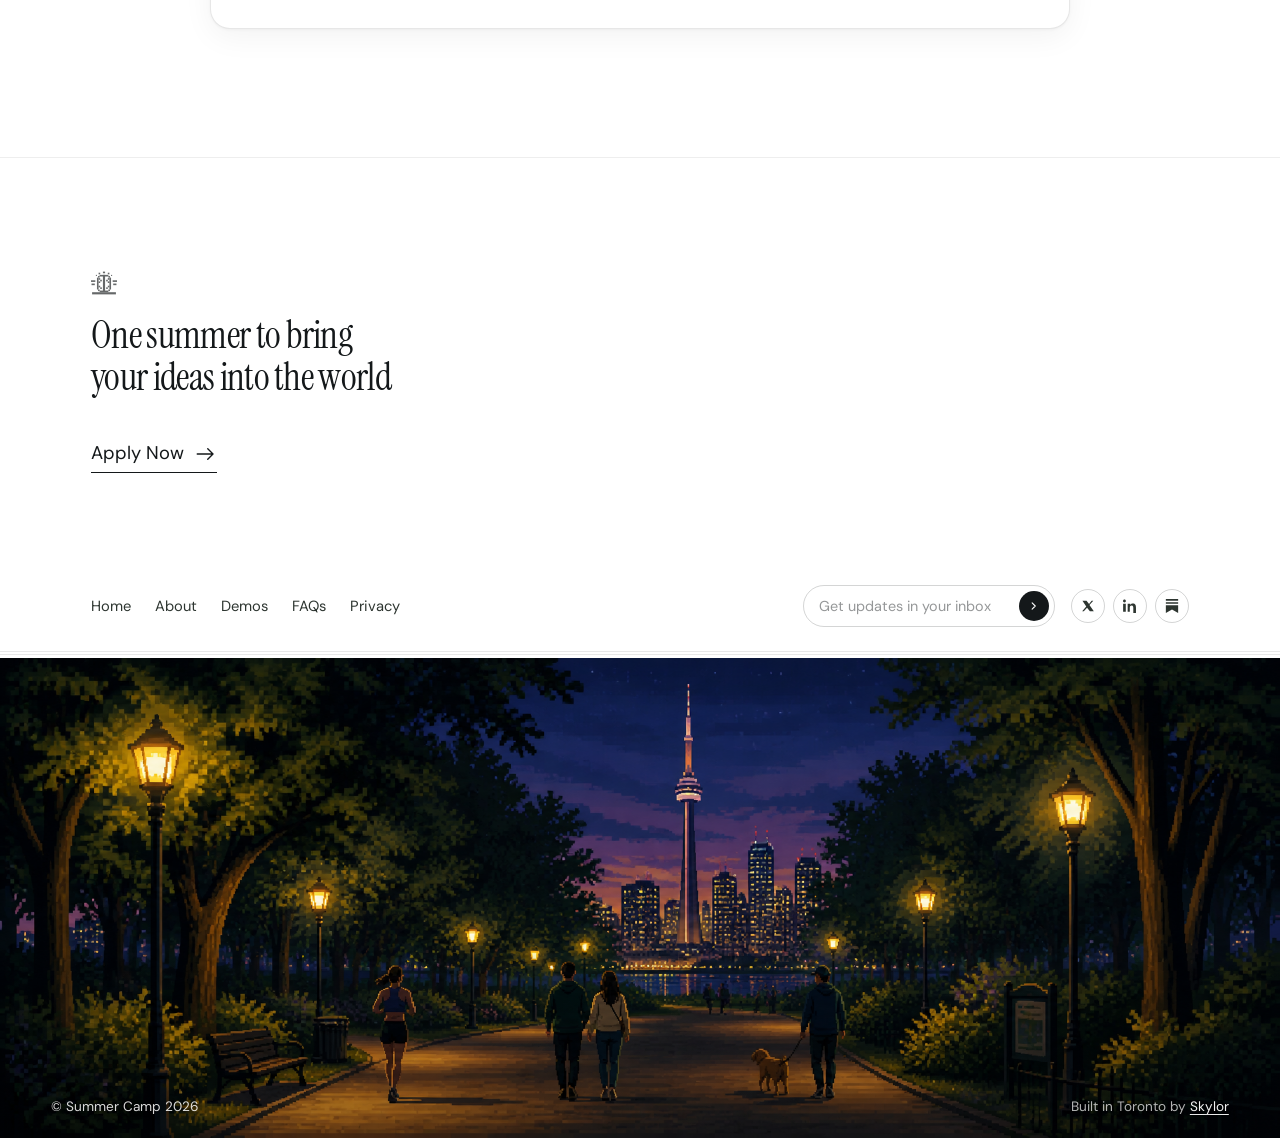
==== commit 7a0cdd25: "Swap more story-card GIFs with clips from TKS thank-you video Replace girl.gif/boy.gif with videoedi" ====
--- a/index.html
+++ b/index.html
@@ -269,11 +269,11 @@
             <div class="story-card__caption">I wanna make a finance app.</div>
           </div>
           <div class="story-card">
-            <img src="/assets/girl.gif" alt="" loading="lazy" />
+            <img src="/assets/videoeditgirl.gif" alt="" loading="lazy" />
             <div class="story-card__caption">An LLM for video editing.</div>
           </div>
           <div class="story-card">
-            <img src="/assets/boy.gif" alt="" loading="lazy" />
+            <img src="/assets/musiciansboy.gif" alt="" loading="lazy" />
             <div class="story-card__caption">A startup for indie musicians.</div>
           </div>
           <div class="story-card">
@@ -310,11 +310,11 @@
             <div class="story-card__caption">I wanna make a finance app.</div>
           </div>
           <div class="story-card" aria-hidden="true">
-            <img src="/assets/girl.gif" alt="" loading="lazy" />
+            <img src="/assets/videoeditgirl.gif" alt="" loading="lazy" />
             <div class="story-card__caption">An LLM for video editing.</div>
           </div>
           <div class="story-card" aria-hidden="true">
-            <img src="/assets/boy.gif" alt="" loading="lazy" />
+            <img src="/assets/musiciansboy.gif" alt="" loading="lazy" />
             <div class="story-card__caption">A startup for indie musicians.</div>
           </div>
           <div class="story-card" aria-hidden="true">
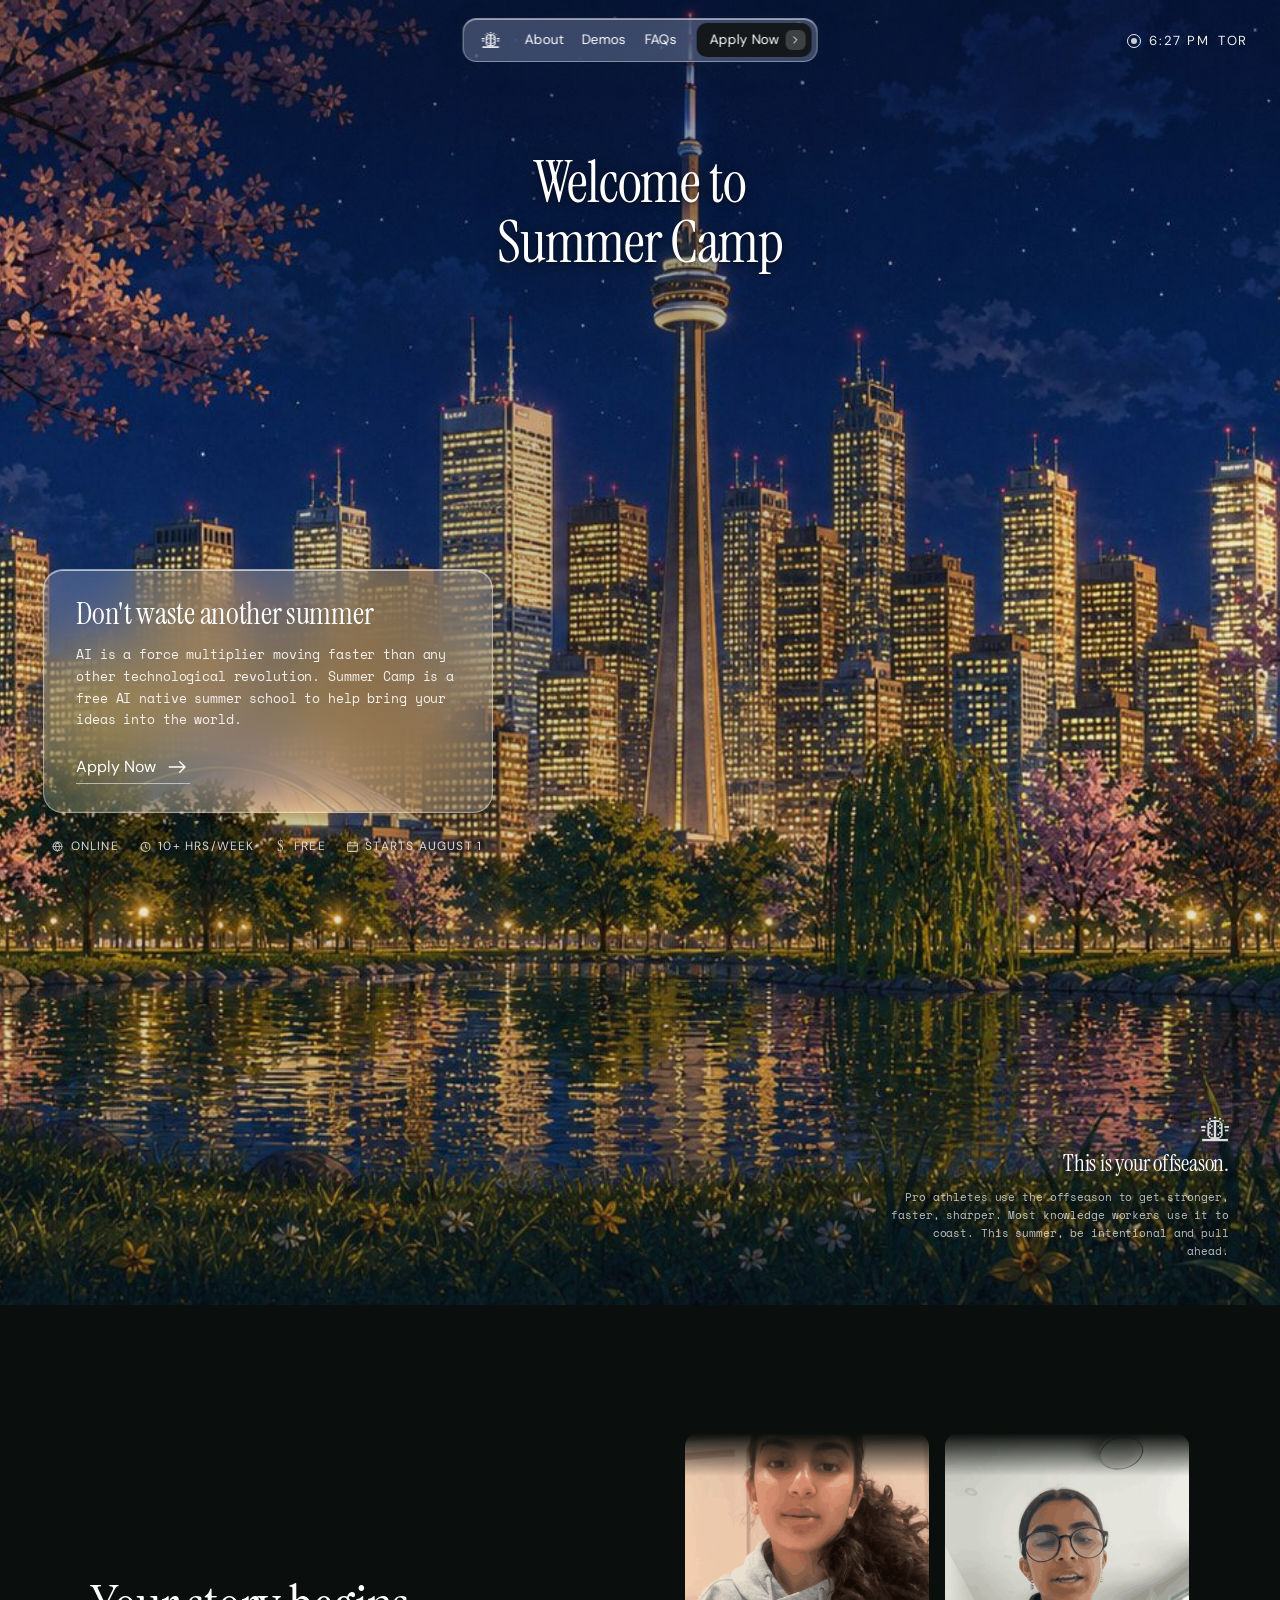
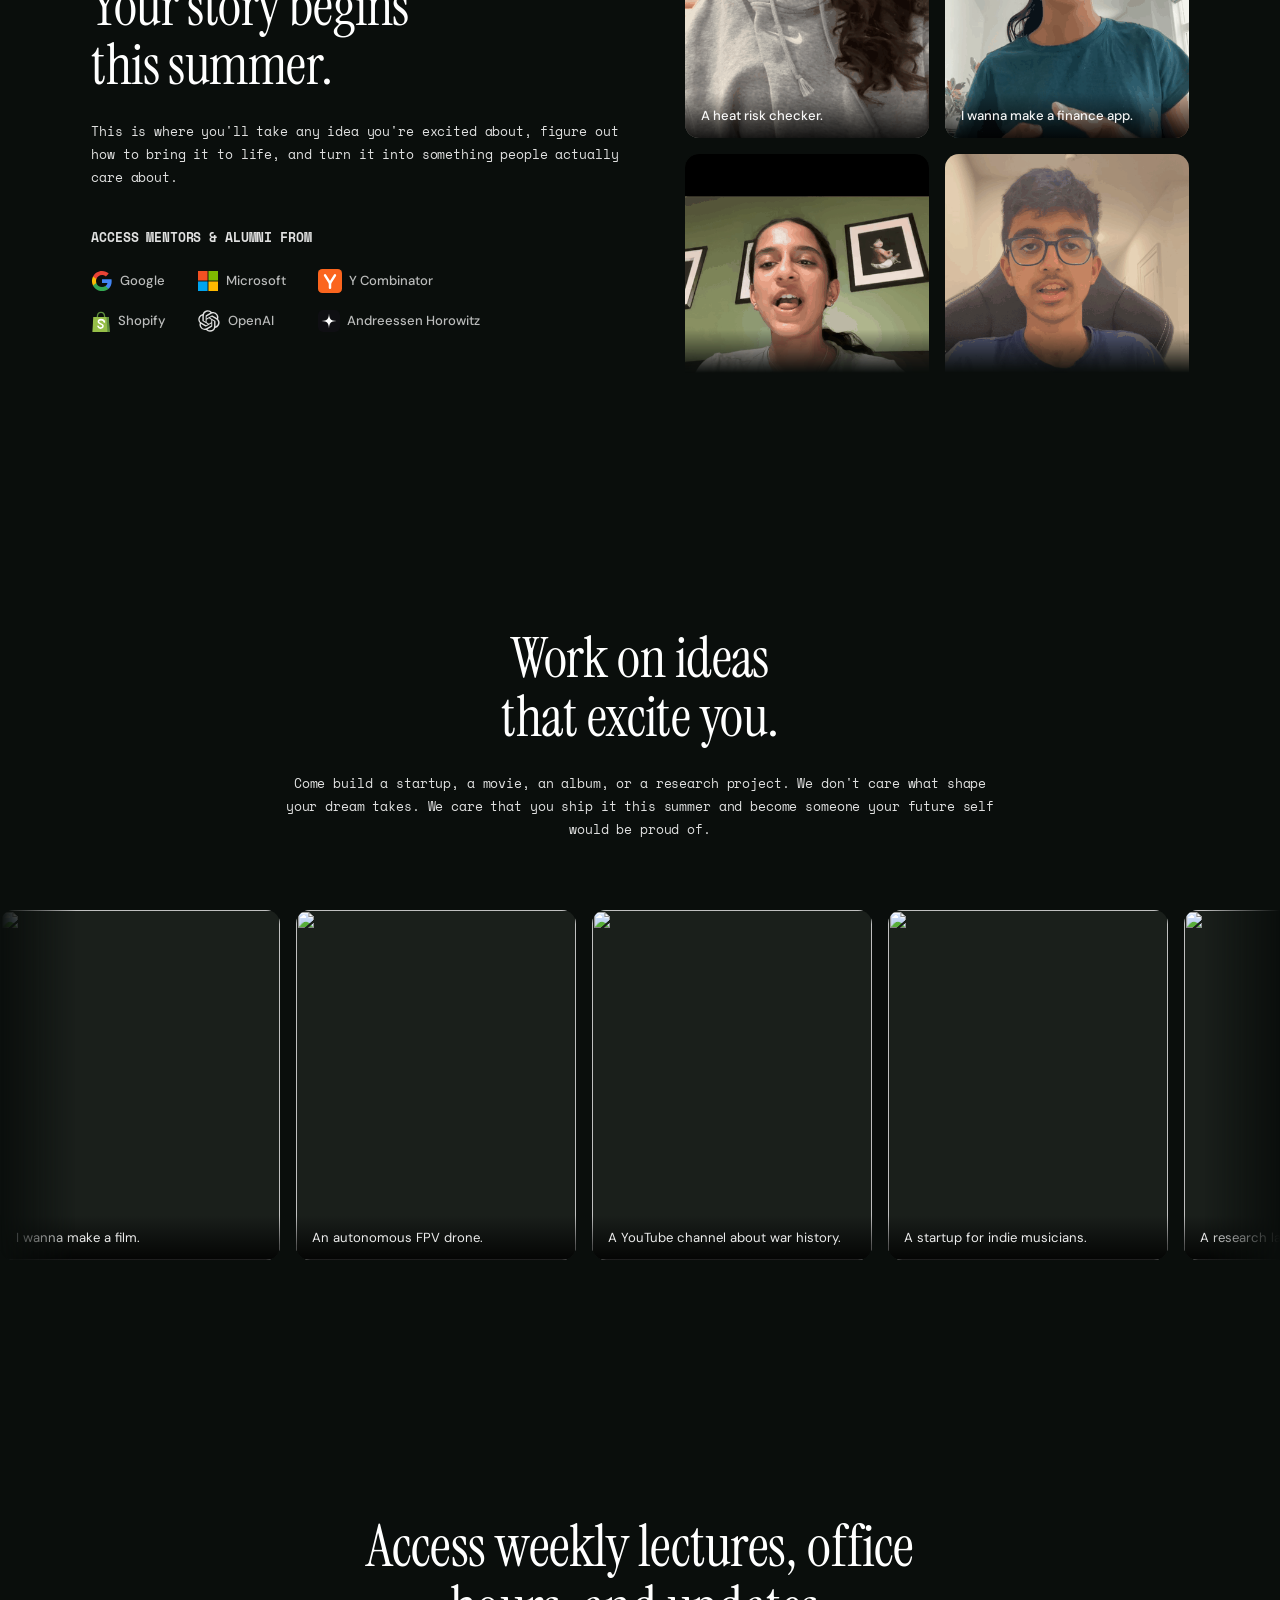
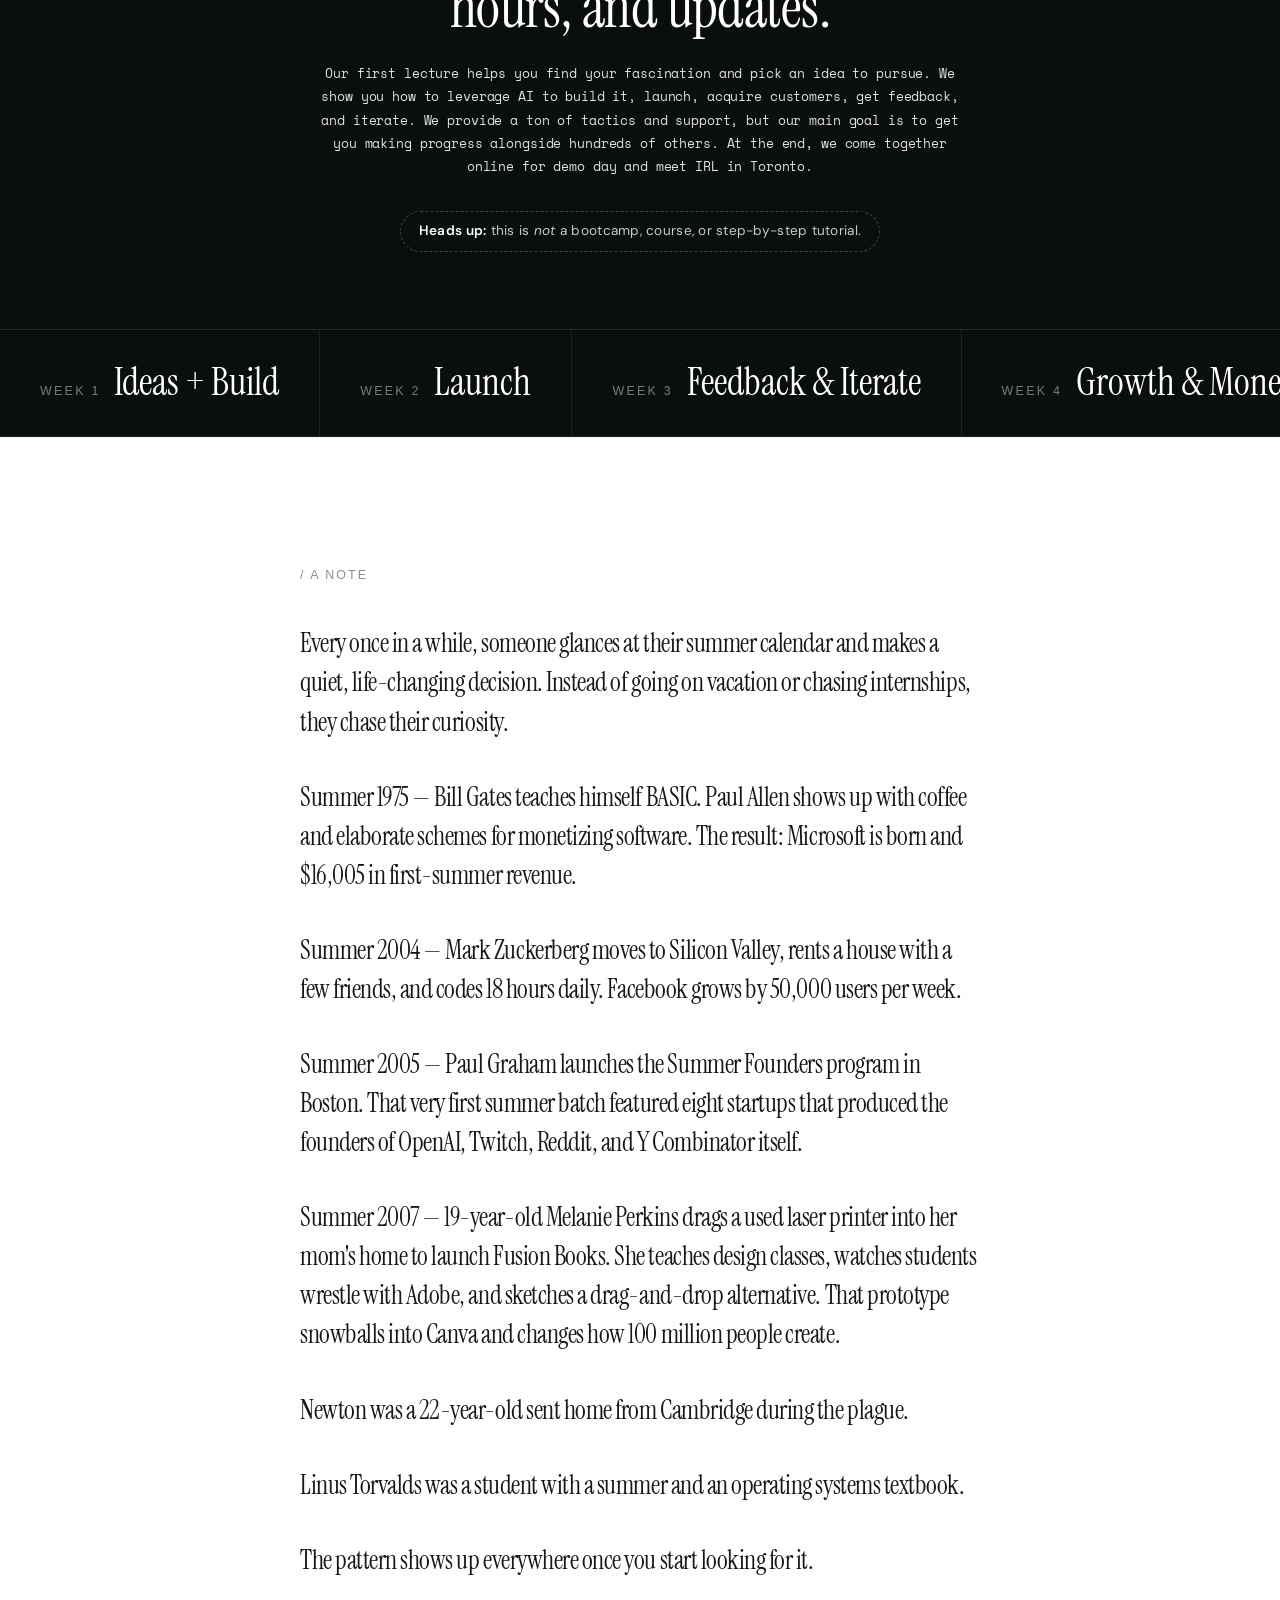
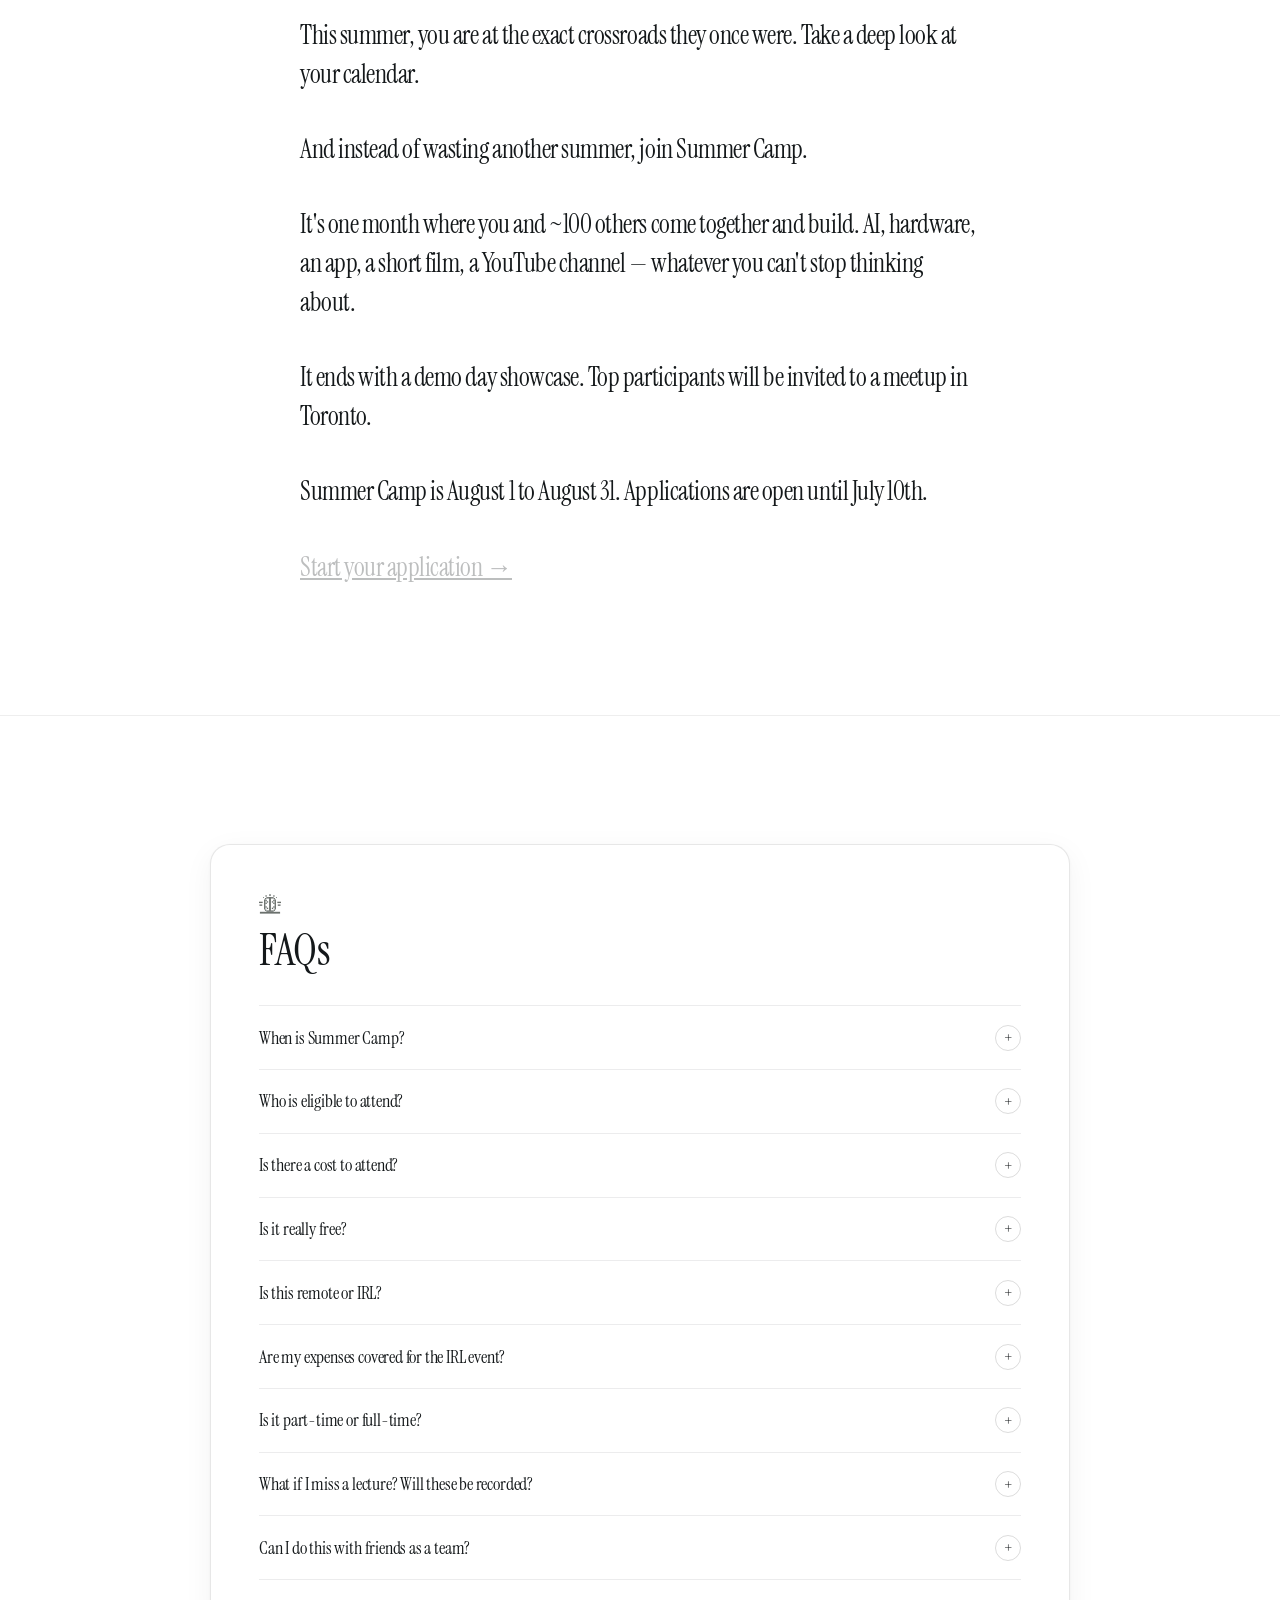
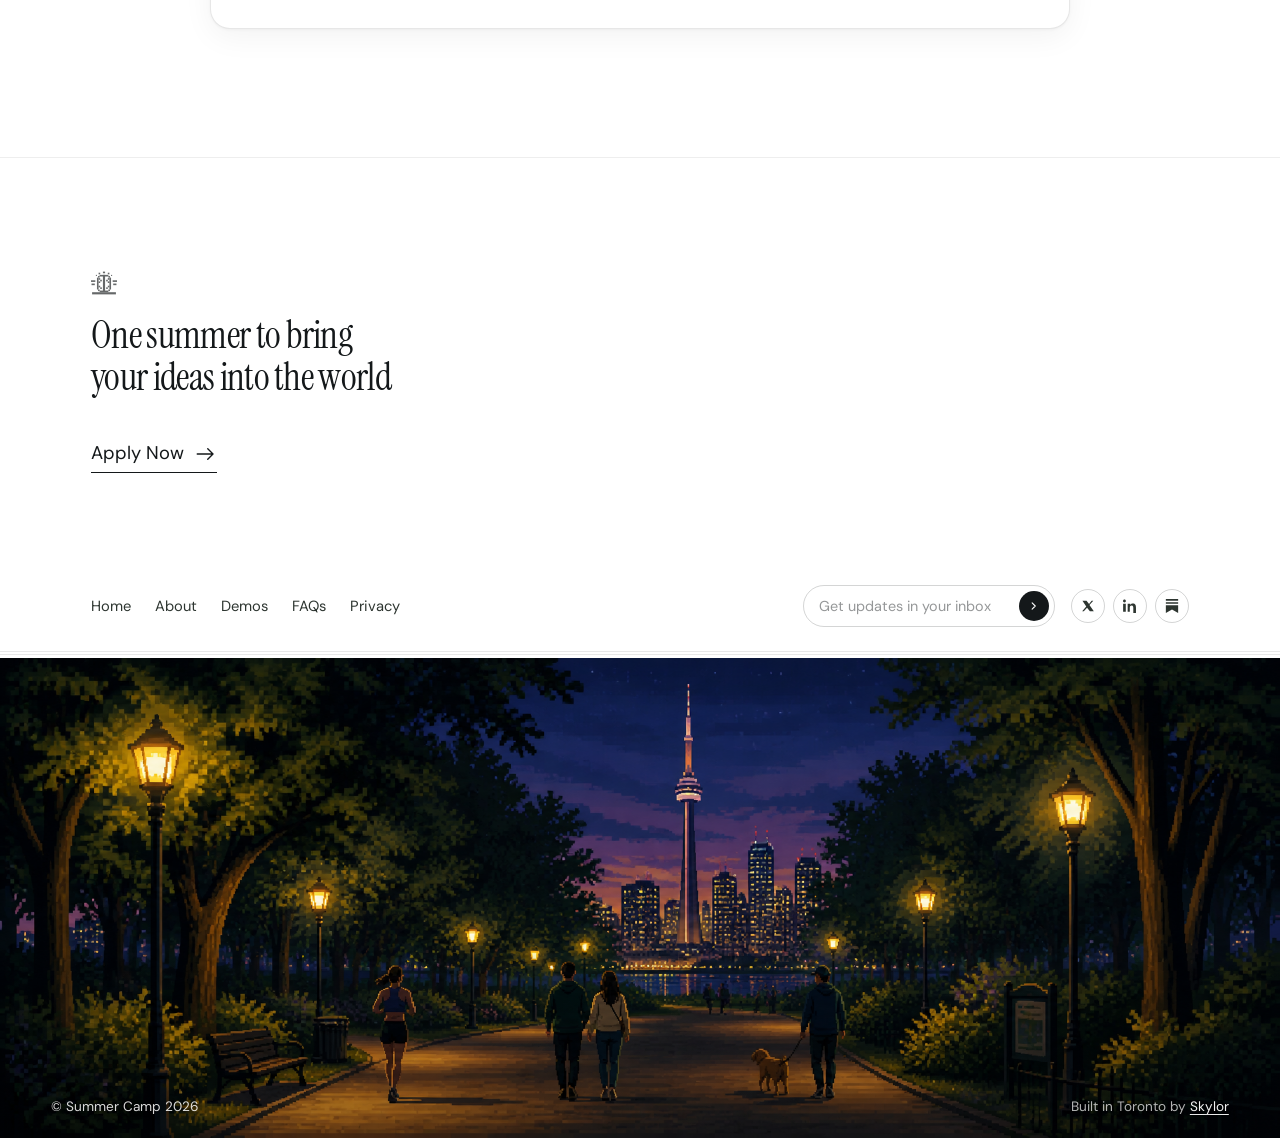
==== commit a6d1f7b4: "Update story-card content: new caption + swap two backgrounds - "An LLM for video editing." -> "A se" ====
--- a/index.html
+++ b/index.html
@@ -270,7 +270,7 @@
           </div>
           <div class="story-card">
             <img src="/assets/videoeditgirl.gif" alt="" loading="lazy" />
-            <div class="story-card__caption">An LLM for video editing.</div>
+            <div class="story-card__caption">A seed to cure malaria.</div>
           </div>
           <div class="story-card">
             <img src="/assets/musiciansboy.gif" alt="" loading="lazy" />
@@ -289,7 +289,7 @@
             <div class="story-card__caption">A piezoelectric tile to assess the physical world.</div>
           </div>
           <div class="story-card">
-            <img src="/assets/bigboy.gif" alt="" loading="lazy" />
+            <img src="/assets/jobtoolgirl.gif" alt="" loading="lazy" />
             <div class="story-card__caption">A tool that replaces my job.</div>
           </div>
           <div class="story-card">
@@ -311,7 +311,7 @@
           </div>
           <div class="story-card" aria-hidden="true">
             <img src="/assets/videoeditgirl.gif" alt="" loading="lazy" />
-            <div class="story-card__caption">An LLM for video editing.</div>
+            <div class="story-card__caption">A seed to cure malaria.</div>
           </div>
           <div class="story-card" aria-hidden="true">
             <img src="/assets/musiciansboy.gif" alt="" loading="lazy" />
@@ -330,7 +330,7 @@
             <div class="story-card__caption">A piezoelectric tile to assess the physical world.</div>
           </div>
           <div class="story-card" aria-hidden="true">
-            <img src="/assets/bigboy.gif" alt="" loading="lazy" />
+            <img src="/assets/jobtoolgirl.gif" alt="" loading="lazy" />
             <div class="story-card__caption">A tool that replaces my job.</div>
           </div>
           <div class="story-card" aria-hidden="true">
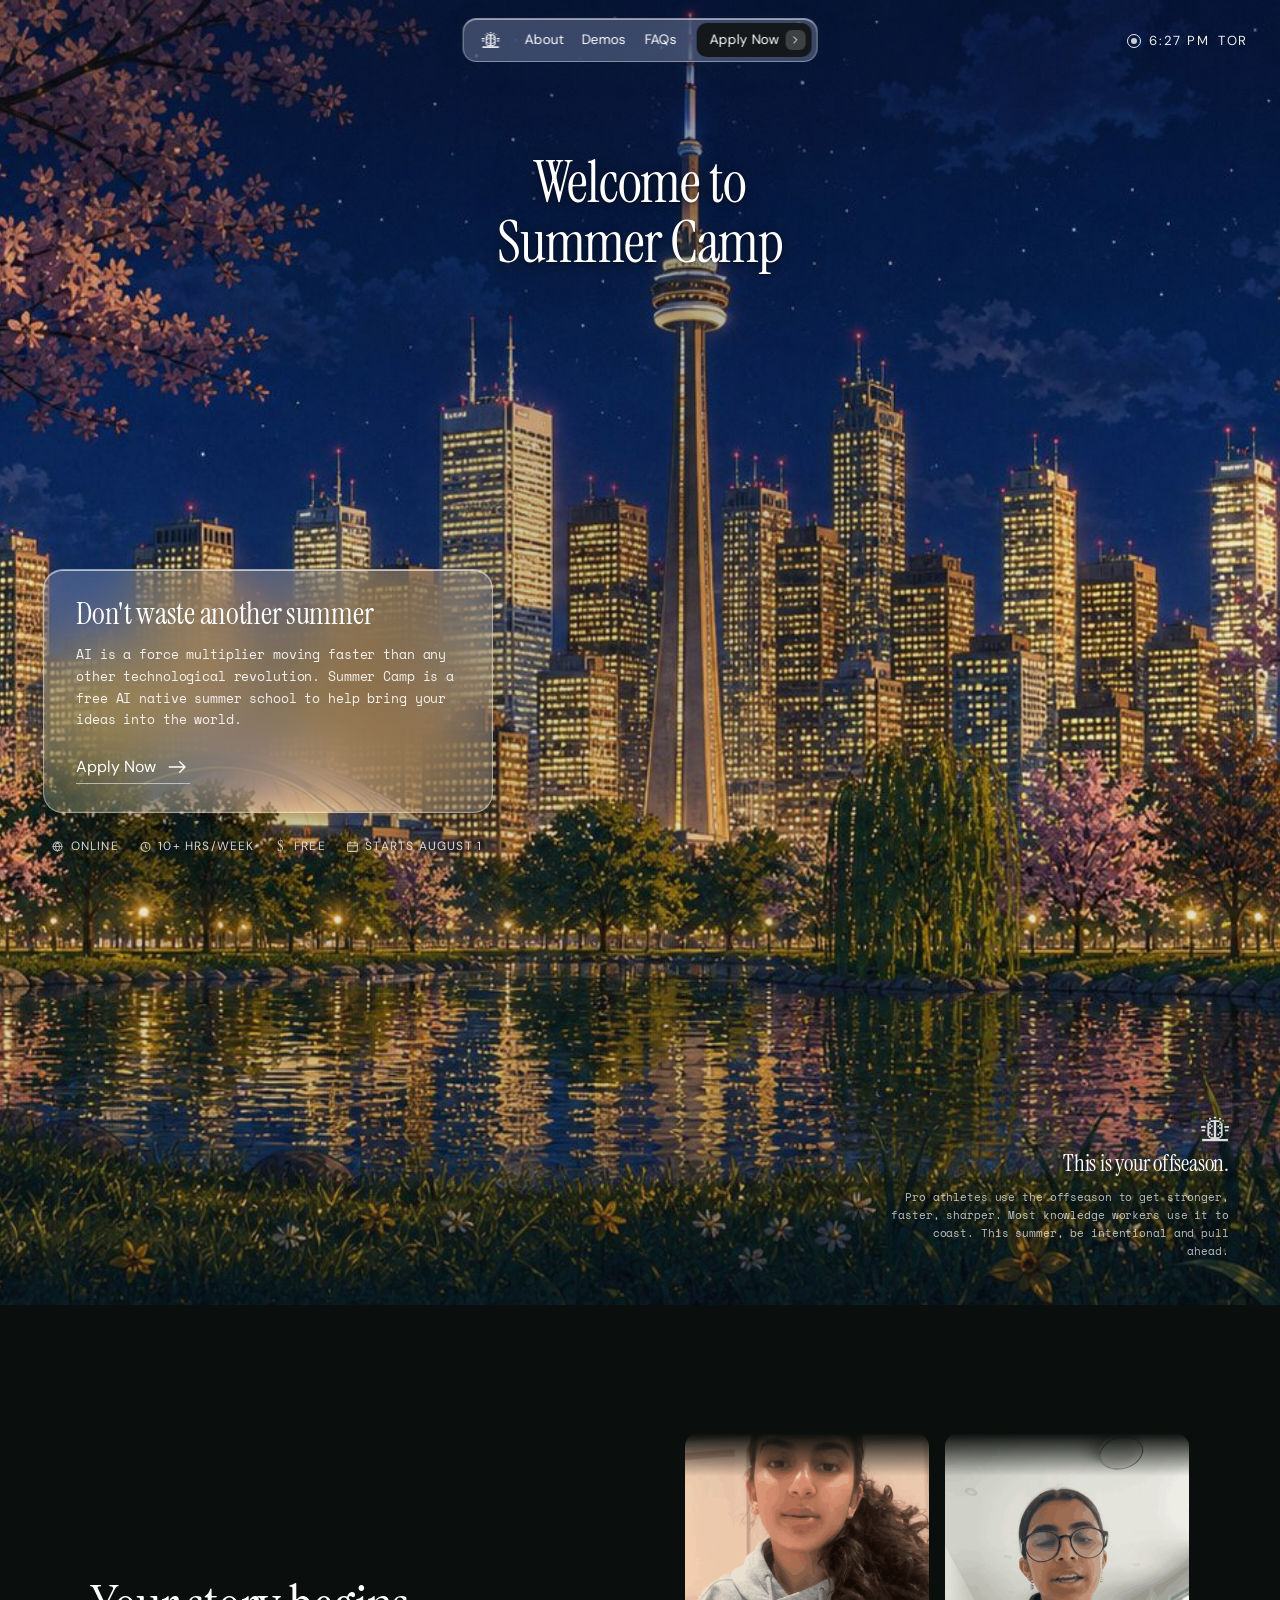
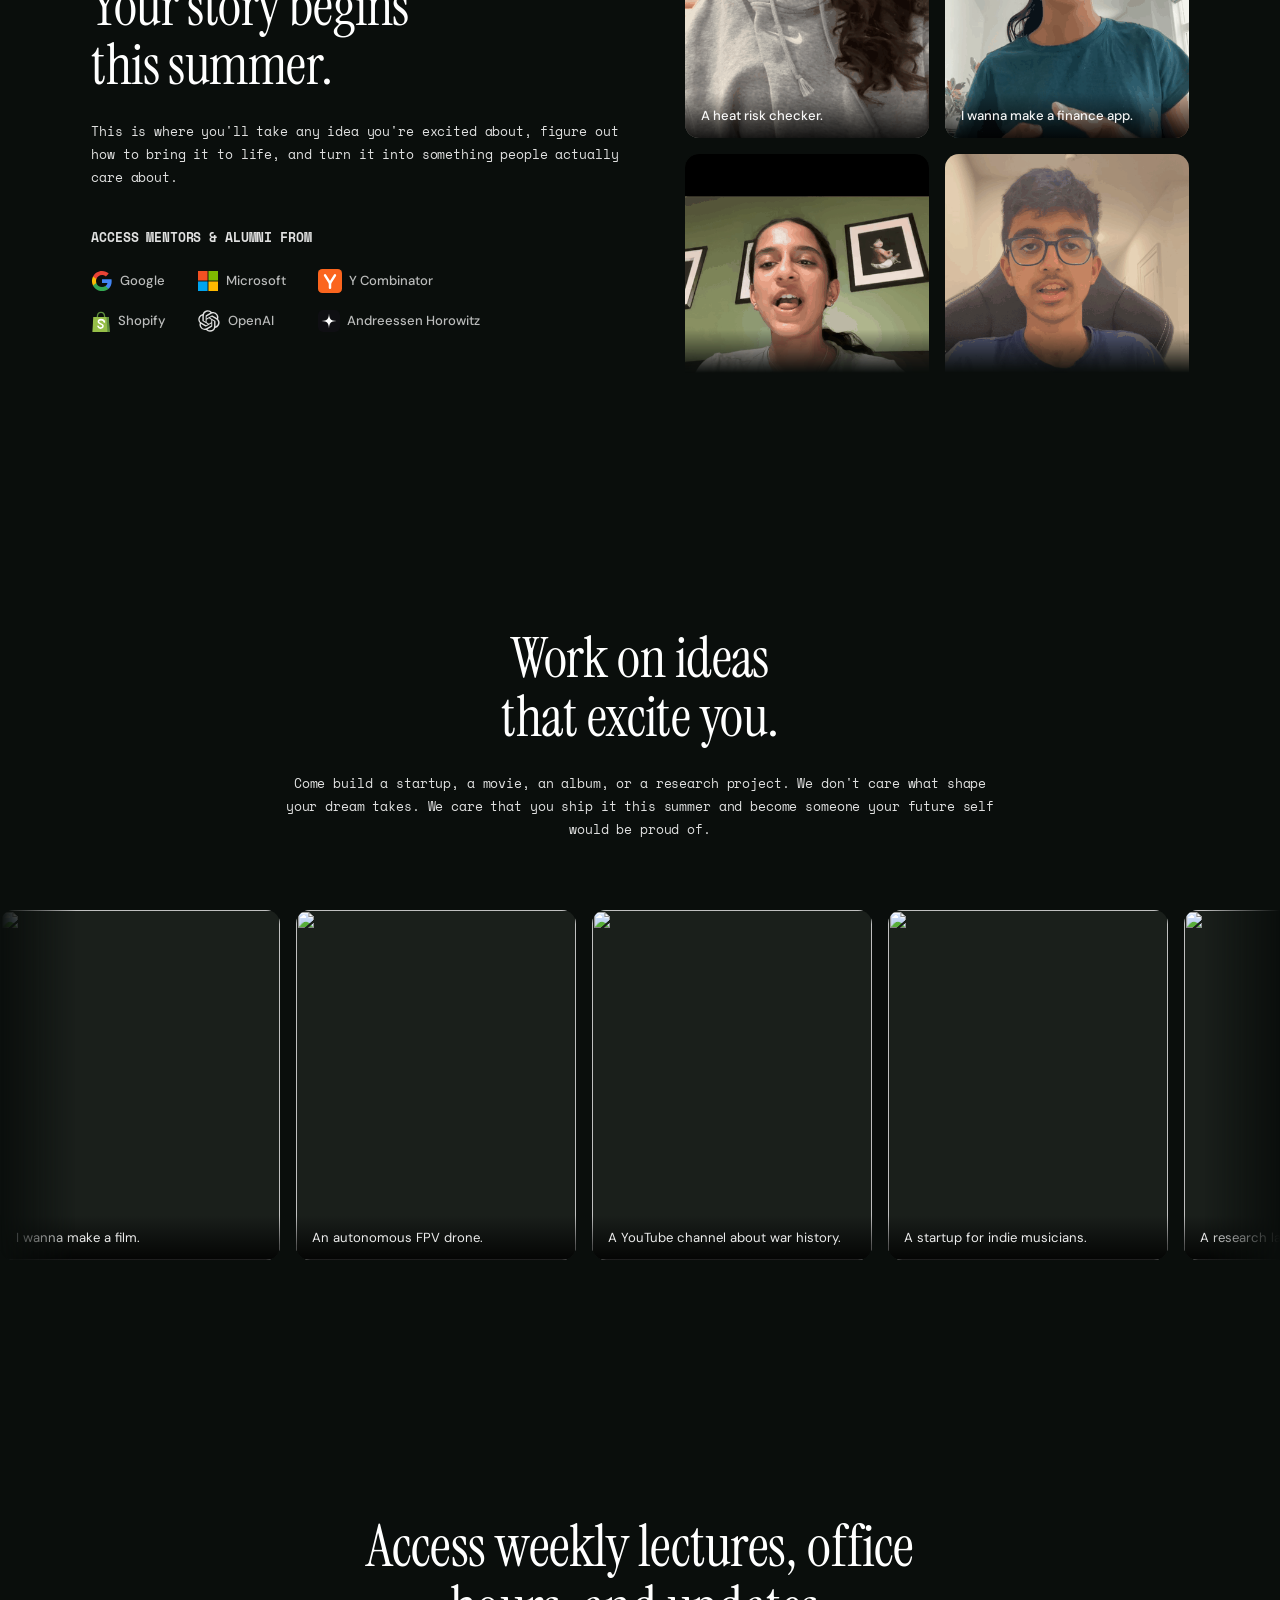
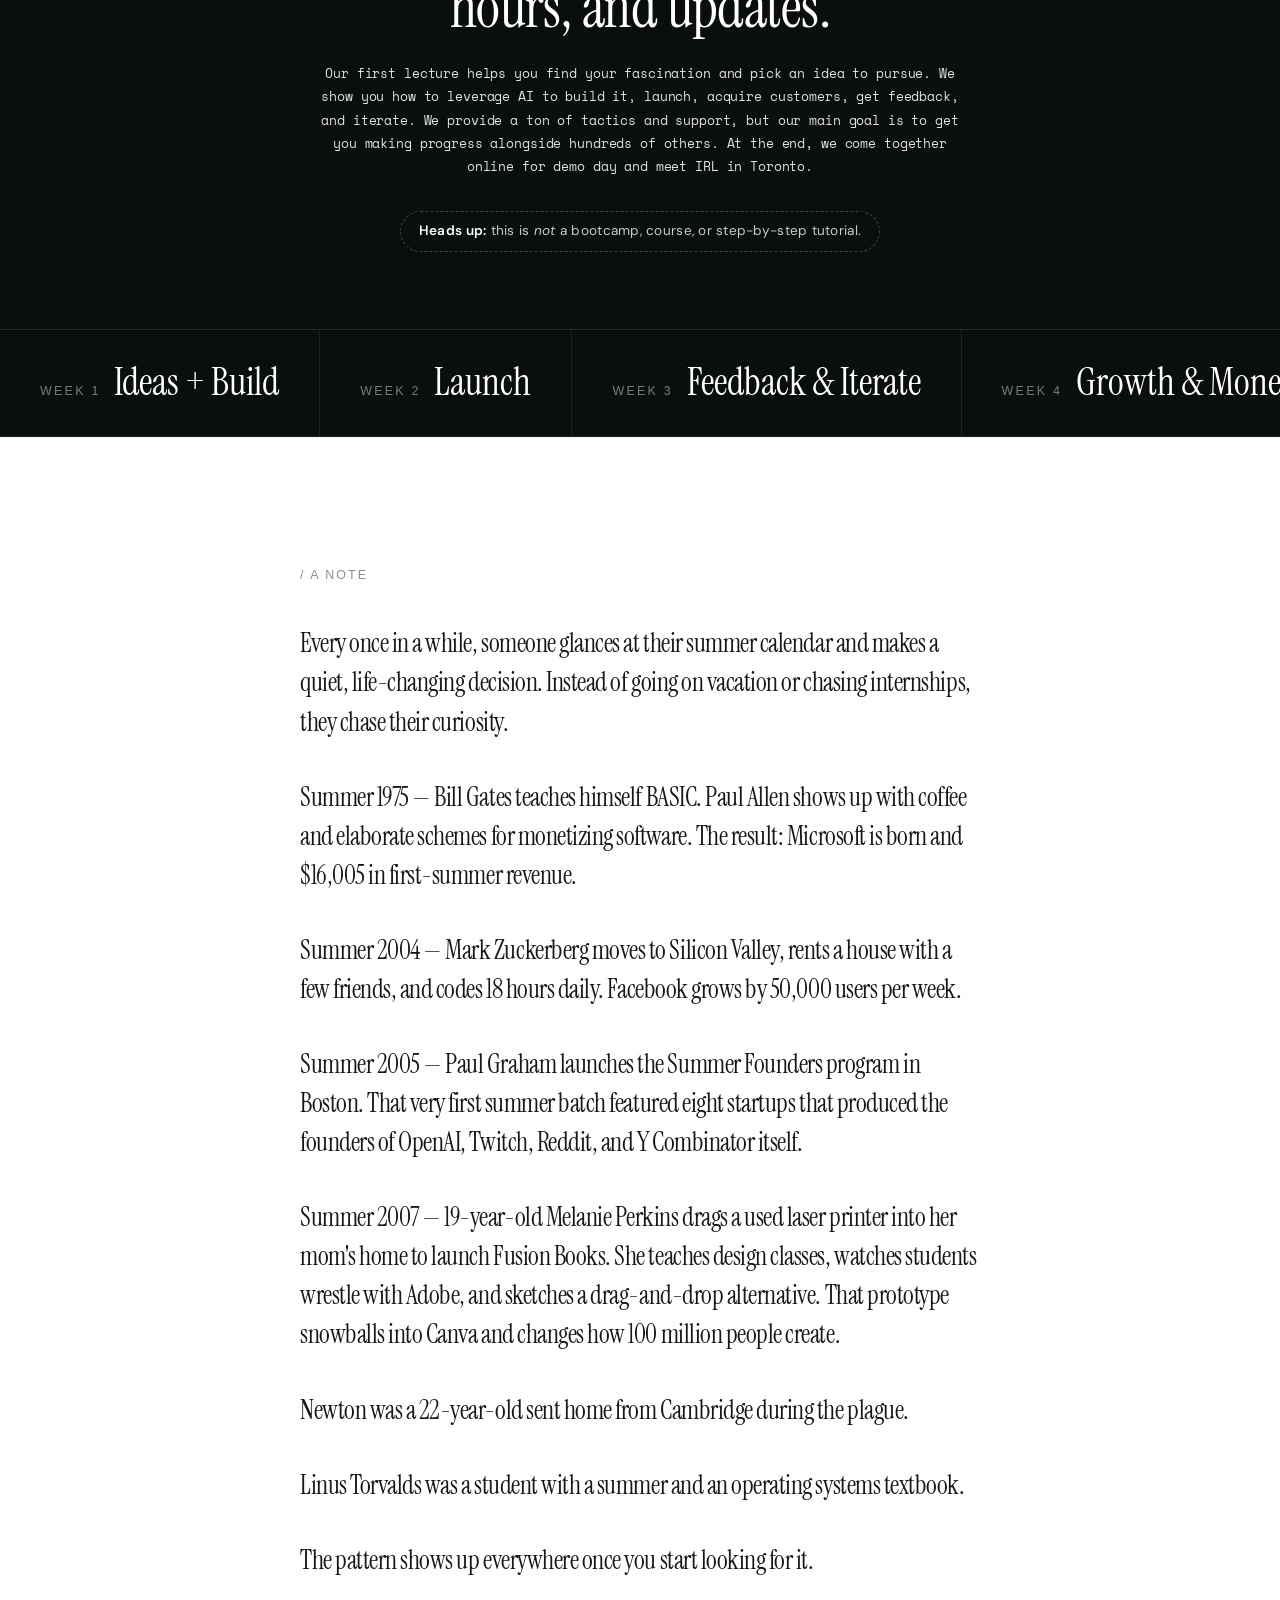
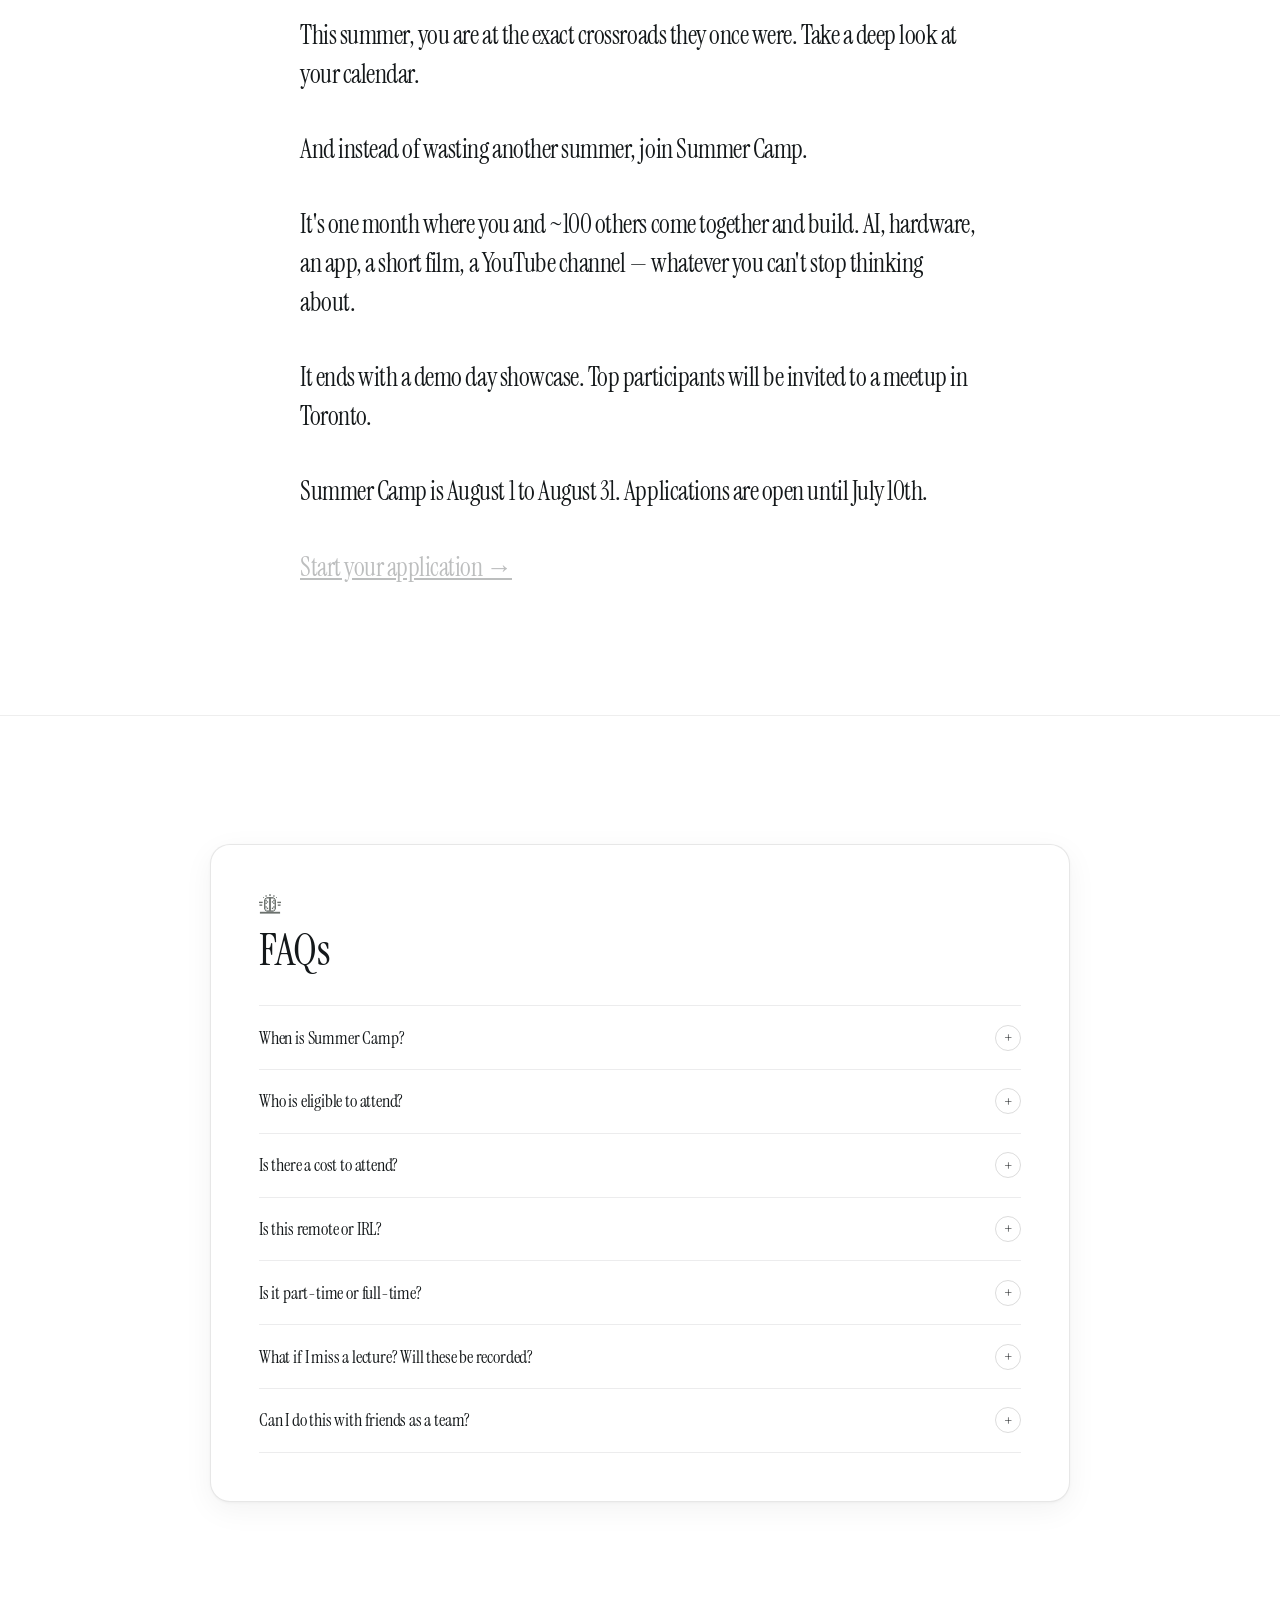
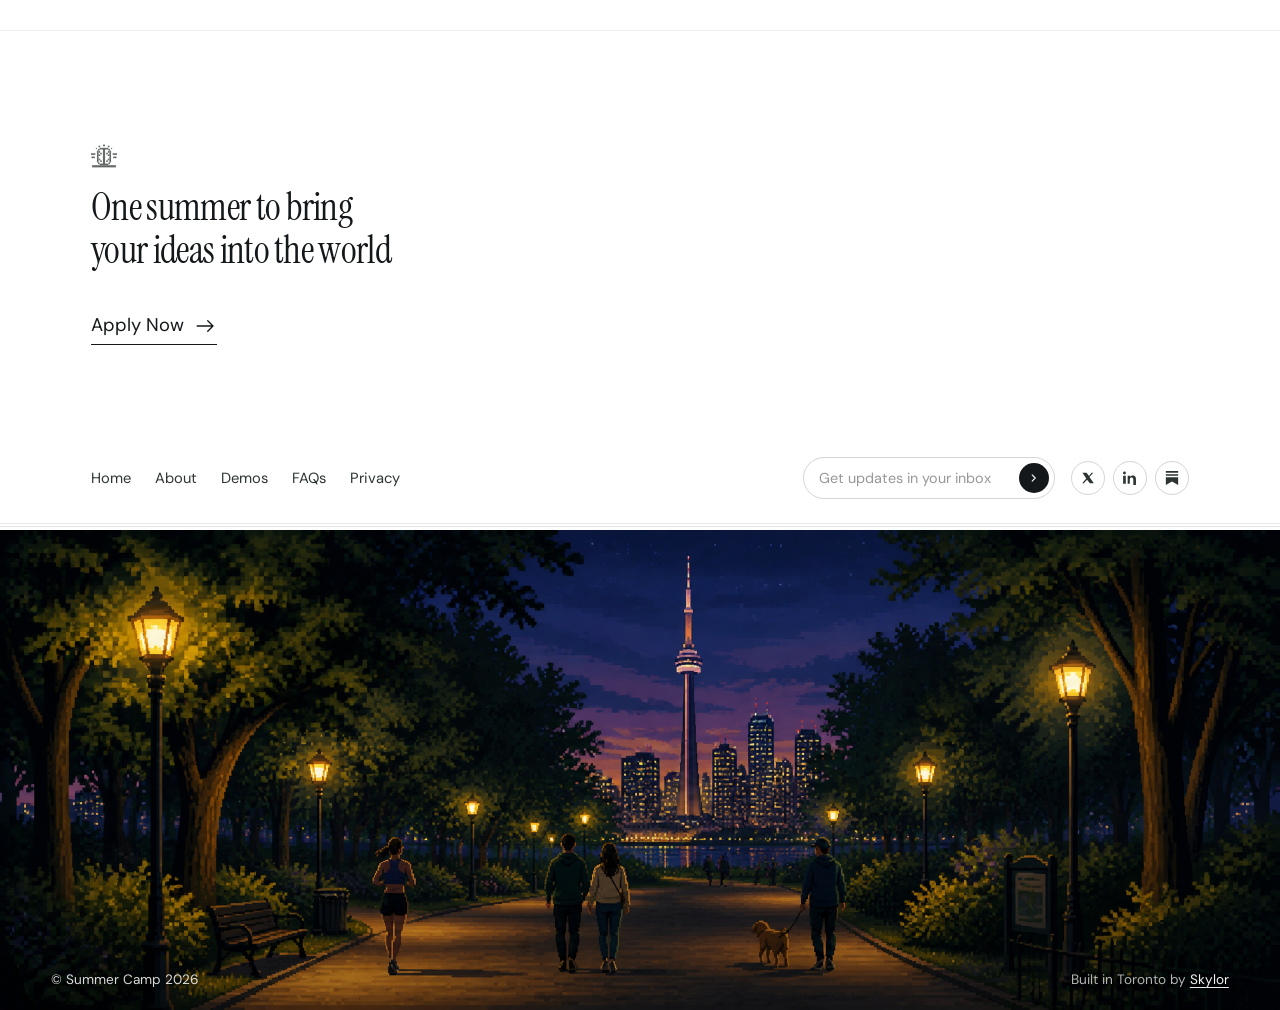
==== commit 6b76b55f: "Remove two FAQ items about IRL event costs Co-Authored-By: Claude Sonnet 4.6 <noreply@anthropic.com>" ====
--- a/index.html
+++ b/index.html
@@ -274,7 +274,7 @@
           </div>
           <div class="story-card">
             <img src="/assets/musiciansboy.gif" alt="" loading="lazy" />
-            <div class="story-card__caption">A startup for indie musicians.</div>
+            <div class="story-card__caption">An AI investment fund manager.</div>
           </div>
           <div class="story-card">
             <img src="/assets/drishti.gif" alt="" loading="lazy" />
@@ -290,11 +290,11 @@
           </div>
           <div class="story-card">
             <img src="/assets/jobtoolgirl.gif" alt="" loading="lazy" />
+            <div class="story-card__caption">A predictive coding noise simulator.</div>
+          </div>
+          <div class="story-card">
+            <img src="/assets/asianpeace.gif" alt="" loading="lazy" />
             <div class="story-card__caption">A tool that replaces my job.</div>
-          </div>
-          <div class="story-card">
-            <img src="/assets/asianpeace.gif" alt="" loading="lazy" />
-            <div class="story-card__caption">A hardware startup.</div>
           </div>
           <div class="story-card">
             <img src="/assets/old.gif" alt="" loading="lazy" />
@@ -315,7 +315,7 @@
           </div>
           <div class="story-card" aria-hidden="true">
             <img src="/assets/musiciansboy.gif" alt="" loading="lazy" />
-            <div class="story-card__caption">A startup for indie musicians.</div>
+            <div class="story-card__caption">An AI investment fund manager.</div>
           </div>
           <div class="story-card" aria-hidden="true">
             <img src="/assets/drishti.gif" alt="" loading="lazy" />
@@ -331,11 +331,11 @@
           </div>
           <div class="story-card" aria-hidden="true">
             <img src="/assets/jobtoolgirl.gif" alt="" loading="lazy" />
+            <div class="story-card__caption">A predictive coding noise simulator.</div>
+          </div>
+          <div class="story-card" aria-hidden="true">
+            <img src="/assets/asianpeace.gif" alt="" loading="lazy" />
             <div class="story-card__caption">A tool that replaces my job.</div>
-          </div>
-          <div class="story-card" aria-hidden="true">
-            <img src="/assets/asianpeace.gif" alt="" loading="lazy" />
-            <div class="story-card__caption">A hardware startup.</div>
           </div>
           <div class="story-card" aria-hidden="true">
             <img src="/assets/old.gif" alt="" loading="lazy" />
@@ -537,16 +537,8 @@
             <div class="faq__a">No. Summer Camp is completely free. We don't take any equity or any ownership in what you create.</div>
           </li>
           <li class="faq__item" aria-expanded="false">
-            <button class="faq__q">Is it really free?<span class="faq__q-mark">+</span></button>
-            <div class="faq__a">Yes, really. The program, the lectures, the community access, all of it. The only thing that costs money is travel + accommodations if you decide to come to the in-person demo day at the end. That's optional. <a href="/about" style="text-decoration:underline;">Read more about how Summer Camp is built</a></div>
-          </li>
-          <li class="faq__item" aria-expanded="false">
             <button class="faq__q">Is this remote or IRL?<span class="faq__q-mark">+</span></button>
             <div class="faq__a">100% online for the month of August. It ends with a virtual demo day and a 1-day IRL event in Toronto. If you can come, you should! If not, all good. It's optional.</div>
-          </li>
-          <li class="faq__item" aria-expanded="false">
-            <button class="faq__q">Are my expenses covered for the IRL event?<span class="faq__q-mark">+</span></button>
-            <div class="faq__a">No. You'd be responsible for your flight + accommodations. But don't let this hold you back. The IRL event is optional. You can still build great things no matter where you are.</div>
           </li>
           <li class="faq__item" aria-expanded="false">
             <button class="faq__q">Is it part-time or full-time?<span class="faq__q-mark">+</span></button>
